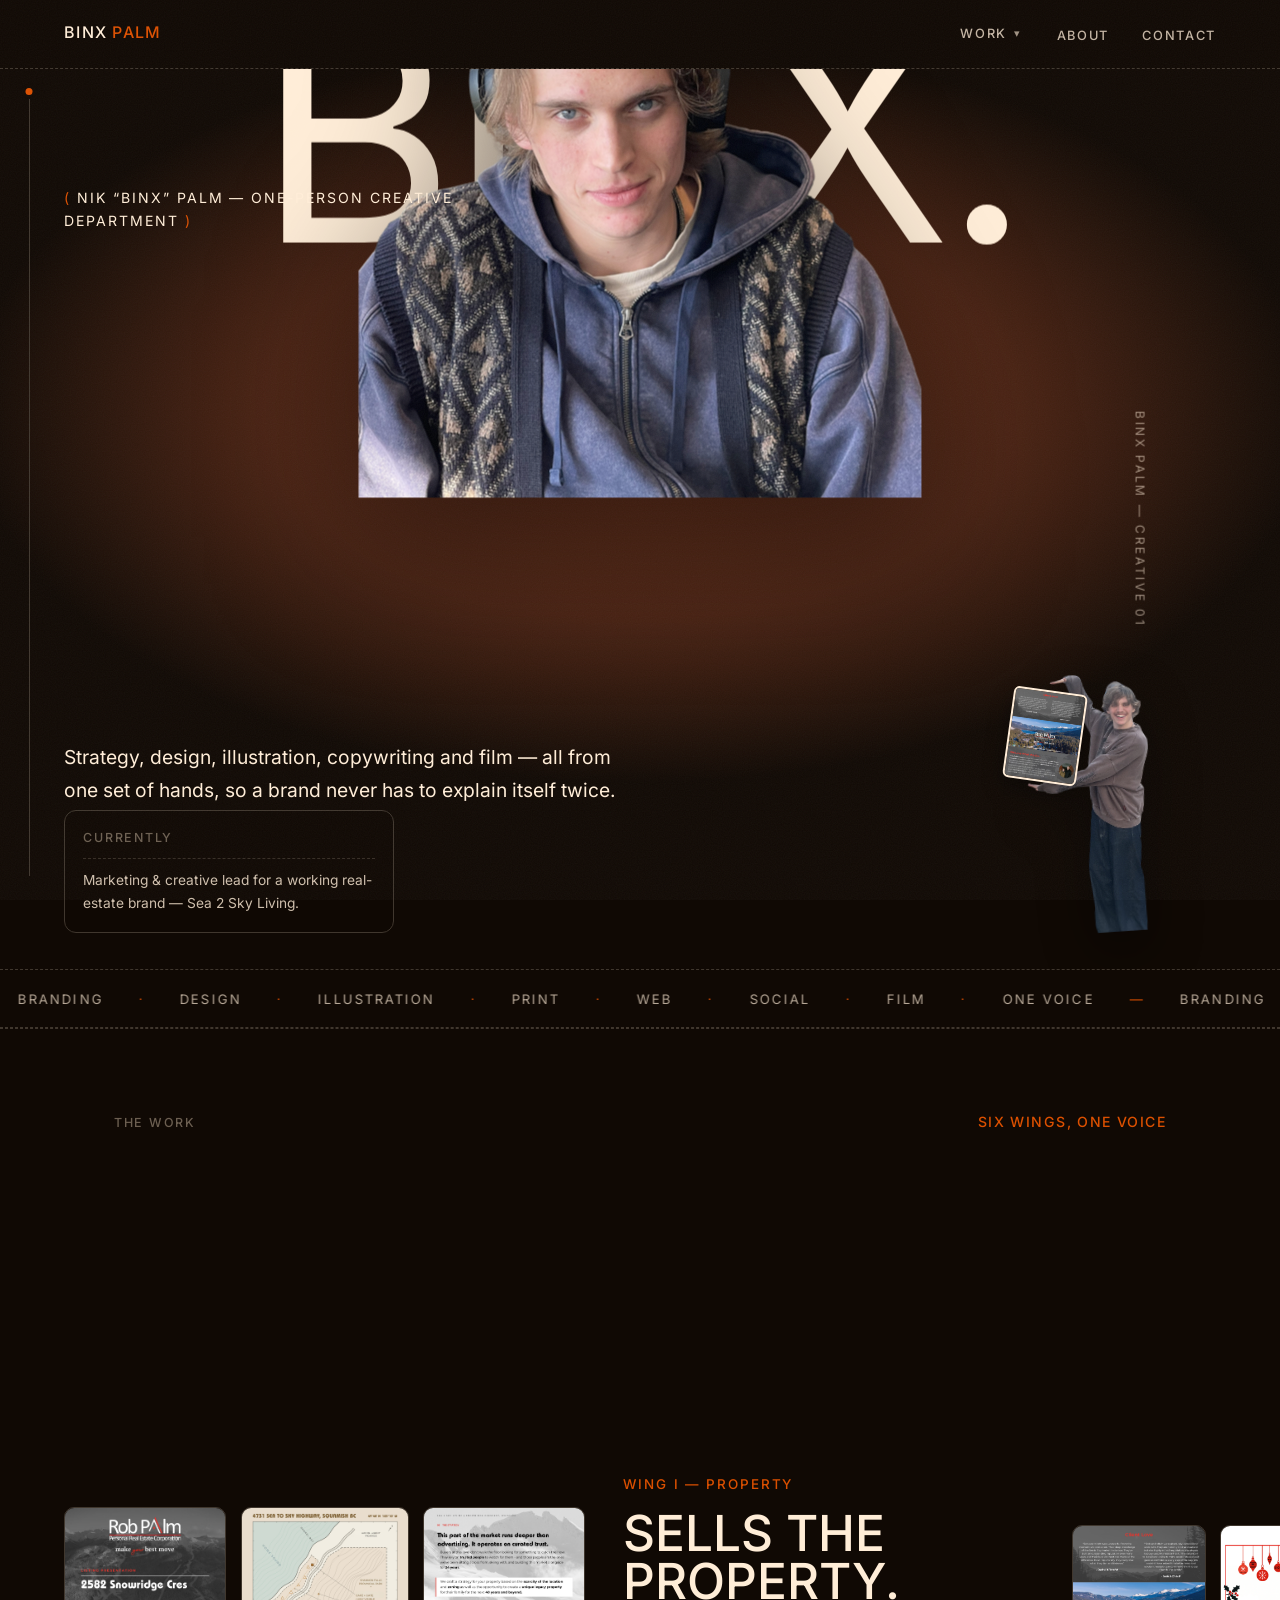
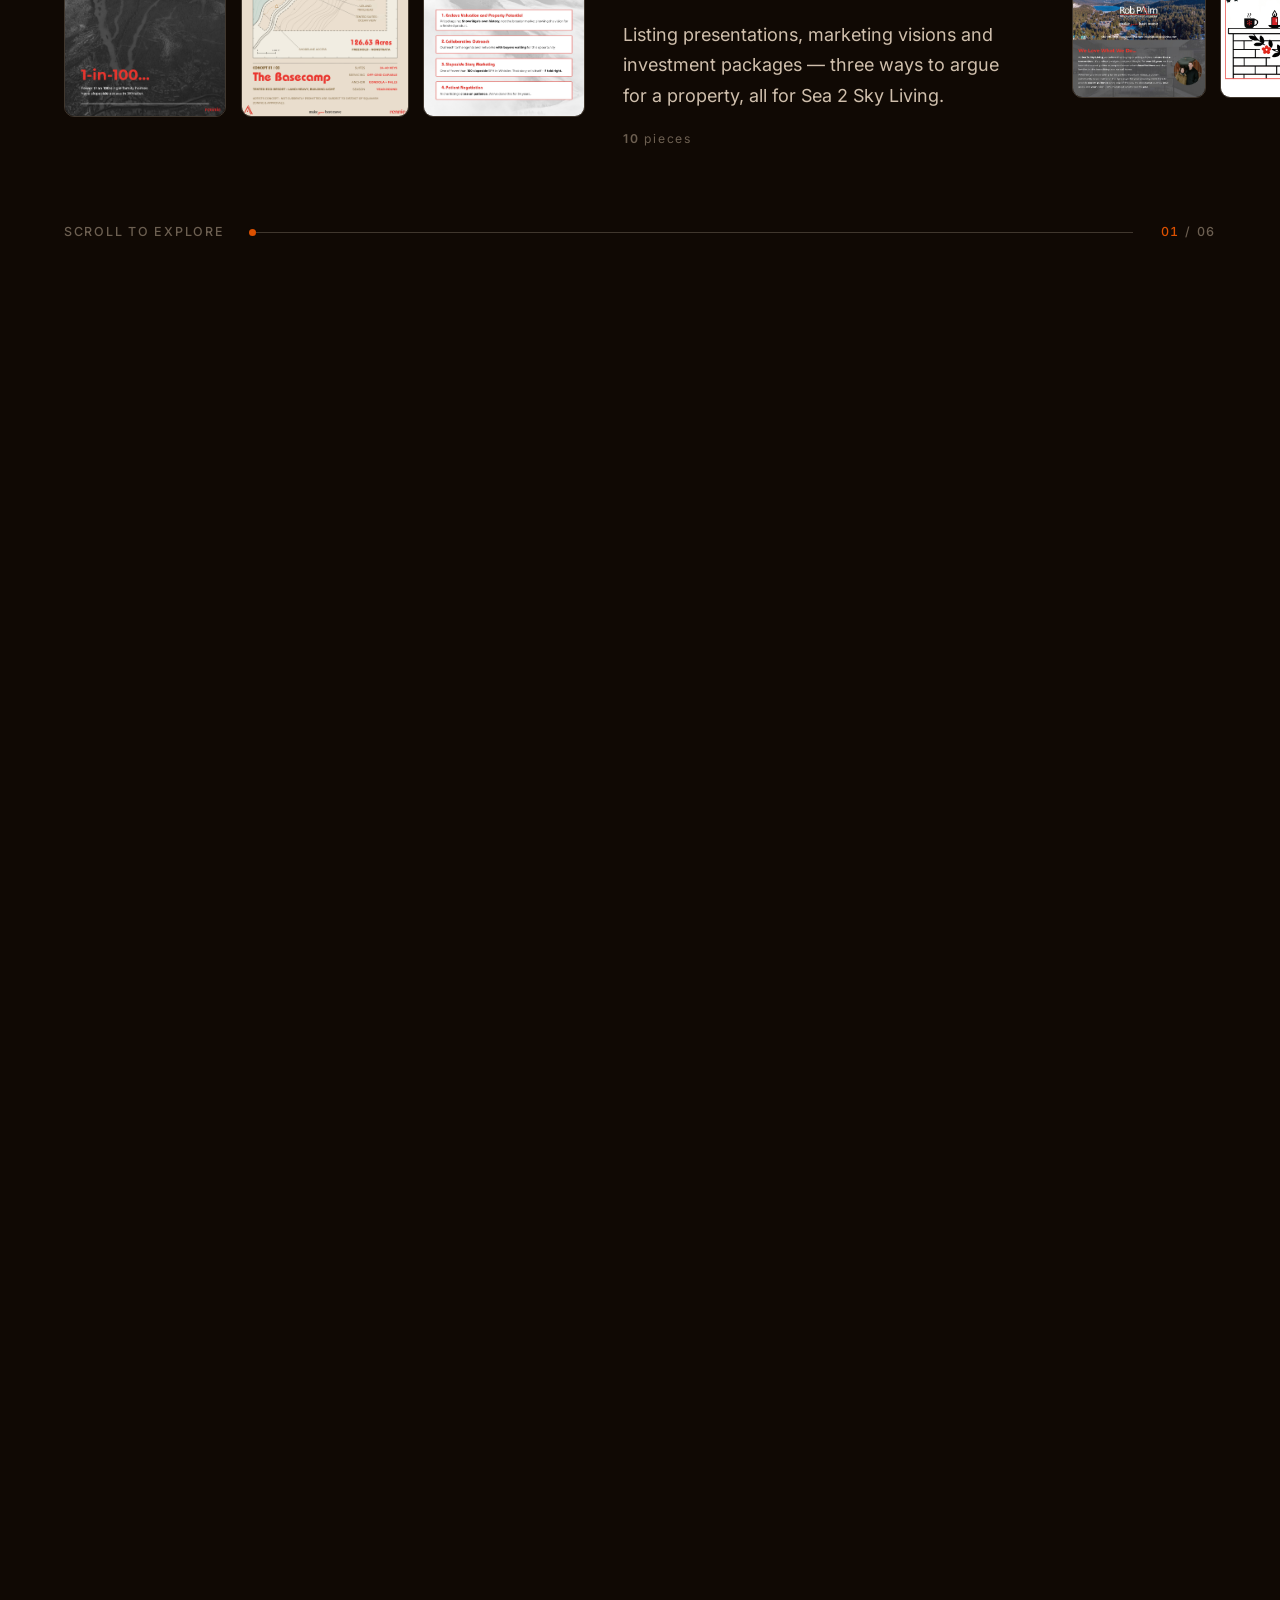
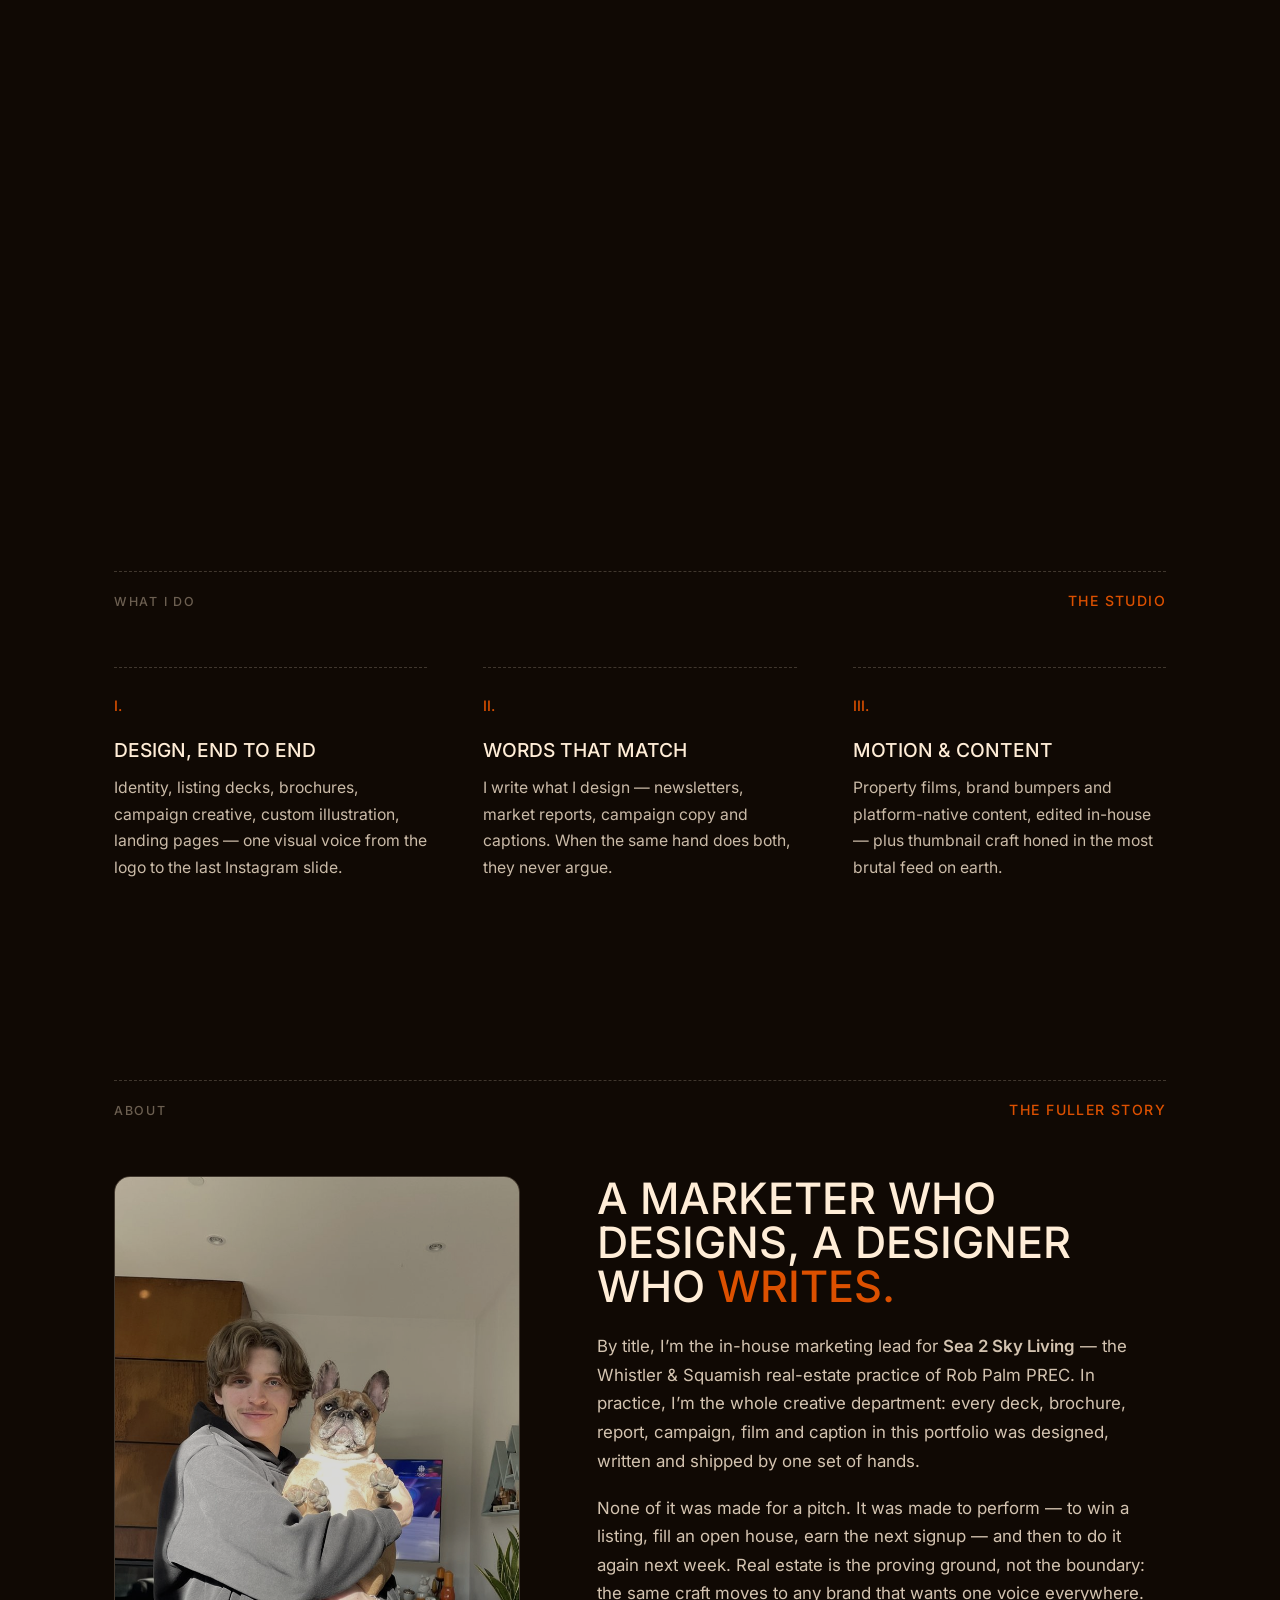
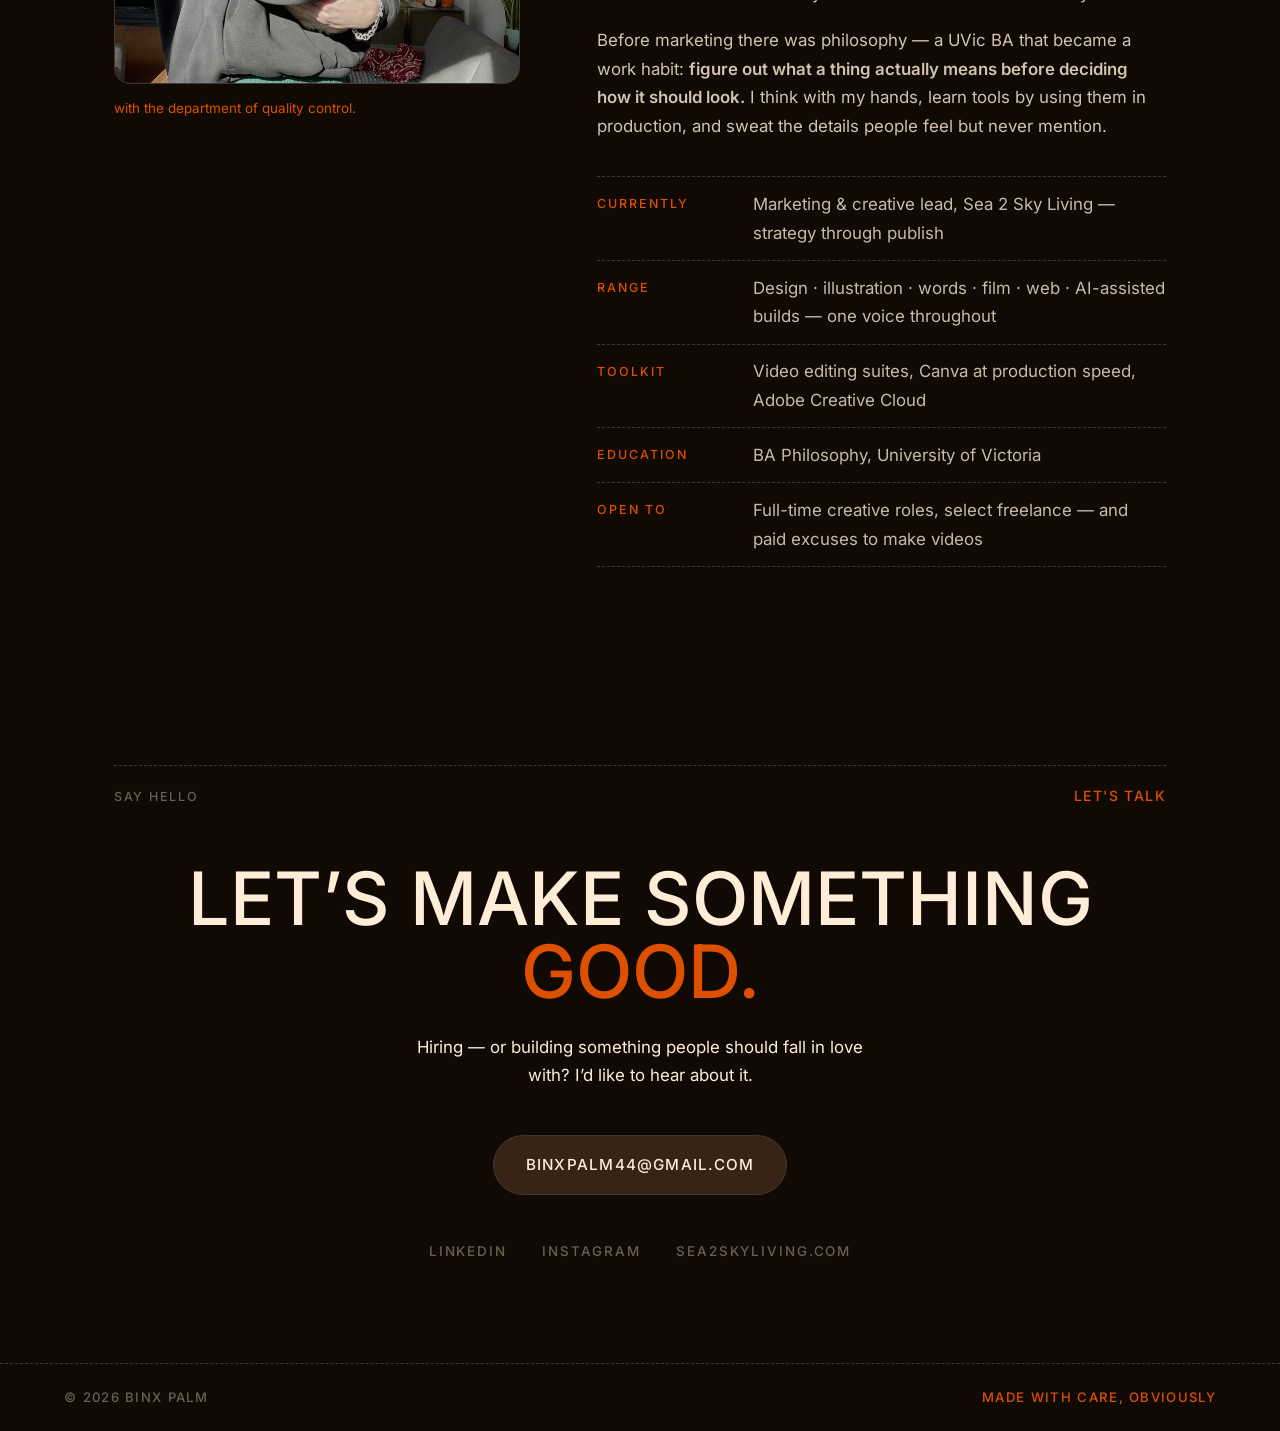
==== index.html @ 6e534aaf "Fix wide margins on the Web wing's foyer preview It was on a separate code path (.frame-shell, the s" ====
<!doctype html>
<html lang="en">
<head>
<meta charset="utf-8">
<meta name="viewport" content="width=device-width, initial-scale=1">
<title>Binx Palm — Marketing & Creative Portfolio</title>
<meta name="description" content="Binx Palm — a one-person creative department. Brand, print, web, social, motion and the words in between, proven daily on a working real-estate brand.">
<meta name="keywords" content="Creative Portfolio, Marketing Lead, Brand Identity, Copywriting, Video Editing, Social Media, Real Estate Marketing, Sea to Sky">
<script>document.documentElement.classList.add('js');</script>
<link rel="stylesheet" href="assets/css/site.css">
</head>
<body>

<div class="progress" aria-hidden="true"><i id="pBar"></i></div>

<a class="skip" href="#work">Skip to the work</a>

<nav class="nav" aria-label="Main">
  <a class="mark serif" href="index.html">binx <i>palm</i></a>
  <ul>
    <li class="nav-drop">
      <a href="#work">Work</a><button class="nav-drop-toggle" type="button" aria-haspopup="true" aria-expanded="false" aria-controls="workMenu" aria-label="Show wings">▾</button>
      <ul class="nav-drop-menu" id="workMenu">
        <li><a href="property.html">Property</a></li>
        <li><a href="reading.html">Reading</a></li>
        <li><a href="campaigns.html">Campaigns</a></li>
        <li><a href="web.html">Web</a></li>
        <li><a href="annex.html">Annex</a></li>
        <li><a href="sketchbook.html">Sketchbook</a></li>
      </ul>
    </li>
    <li><a href="#about">About</a></li>
    <li><a href="#contact">Contact</a></li>
  </ul>
</nav>

<!-- ================= HERO — text behind subject, over a muted ember void ================= -->
<header class="hero" id="top">
  <p class="hero-tag rv"><span class="paren">(</span> NIK “BINX” PALM — ONE-PERSON CREATIVE DEPARTMENT <span class="paren">)</span></p>
  <span class="hero-side">BINX PALM — CREATIVE 01</span>

  <!-- SWAP ZONE: giant wordmark behind the cutout, in front of the room photo.
       Deliberately NOT using the shared .rv reveal class here — that system
       leaves a transition on transform forever, which fights the parallax
       JS driving transform on every frame. These two get their own
       opacity-only entrance instead, so nothing ever competes for transform. -->
  <div class="hero-wordmark hero-fade" aria-hidden="true" data-parallax="0.3">BINX.</div>
  <img class="hero-cutout hero-fade" data-parallax="0.55" src="assets/img/me/binx-headphones-cutout.png" alt="Binx, cut out with a transparent background, wearing headphones, looking up and to the side, breaking through his own name">

  <div class="hero-foot">
    <p class="hero-intro voice rv d3">Strategy, design, illustration, copywriting and film — all from one set of hands, so a brand never has to explain itself twice.</p>
  </div>

  <div class="hero-card rv d3">
    <span class="label">Currently</span>
    <p class="voice">Marketing &amp; creative lead for a working real-estate brand — Sea 2 Sky Living.</p>
  </div>

  <div class="work-intro-figure-wrap">
    <img class="work-intro-figure" src="assets/img/me/binx-cutout.png" alt="Binx, arms out, presenting the work below" loading="lazy">
    <div class="work-rotator" id="workRotator" aria-hidden="true">
      <img class="work-rotator-slide in" src="assets/img/listings/snowridge-01.jpg" alt="">
      <img class="work-rotator-slide" src="assets/img/print/trifold-whistler-1.jpg" alt="">
      <img class="work-rotator-slide" src="assets/img/social/late-may-1.jpg" alt="">
      <img class="work-rotator-slide" src="assets/img/social/onboarding-post-1.jpg" alt="">
      <img class="work-rotator-slide" src="assets/img/annex/thumb-paradox-unstoppable.jpg" alt="">
      <img class="work-rotator-slide" src="assets/img/sketchbook/sketchbook-mark-rocket.jpg" alt="">
    </div>
  </div>
</header>

<div class="marquee" id="marquee" aria-hidden="true">
  <div class="track" id="marqueeTrack">
    <span>BRANDING</span><span class="hi">·</span>
    <span>DESIGN</span><span class="hi">·</span>
    <span>ILLUSTRATION</span><span class="hi">·</span>
    <span>PRINT</span><span class="hi">·</span>
    <span>WEB</span><span class="hi">·</span>
    <span>SOCIAL</span><span class="hi">·</span>
    <span>FILM</span><span class="hi">·</span>
    <span>ONE VOICE</span><span class="hi">—</span>
  </div>
</div>

<!-- ================= THE WORK — a horizontal walk past five artifacts ================= -->
<section id="work" style="padding:0; border-top: 1px dashed var(--hair);">
  <div class="wrap" style="padding-top: clamp(3.5rem,9vh,6rem); padding-bottom: 0;">
    <div class="rule-head rv" style="border-top:none; padding-top:0;">
      <span class="label">The work</span>
      <span class="room">six wings, one voice</span>
    </div>
  </div>

  <div class="work-outer" id="workOuter">
    <div class="work-sticky">
      <div class="work-track" id="workTrack">

        <article class="work-panel">
          <a class="work-panel-figure" href="property.html" data-cursor="enter" aria-label="Enter the Property Wing">
            <div class="work-panel-mini" style="grid-template-columns: 0.773fr 0.8fr 0.773fr;">
              <div class="frame" style="aspect-ratio: 0.773;"><img src="assets/img/listings/snowridge-01.jpg" alt="Listing presentation cover: 2582 Snowridge Cres over a dark aerial of Whistler's ski runs, headlined 1-in-100" loading="eager"></div>
              <div class="frame" style="aspect-ratio: 0.8;"><img src="assets/img/listings/4731-basecamp.jpg" alt="The Basecamp: warm cream map poster of a tented eco-resort concept along Howe Sound" loading="lazy"></div>
              <div class="frame" style="aspect-ratio: 0.773;"><img src="assets/img/listings/snowridge-05.jpg" alt="Listing presentation: the launch plan page" loading="lazy"></div>
            </div>
          </a>
          <div class="work-panel-copy">
            <span class="reveal-kicker">Wing I — Property</span>
            <h2 class="reveal-heading">Sells the property.</h2>
            <p class="voice">Listing presentations, marketing visions and investment packages — three ways to argue for a property, all for Sea 2 Sky Living.</p>
            <span class="reveal-count" data-count="10"><b>0</b> pieces</span>
          </div>
        </article>

        <article class="work-panel">
          <a class="work-panel-figure" href="reading.html" data-cursor="enter" aria-label="Enter the Reading Room">
            <div class="work-panel-mini" style="grid-template-columns: 0.773fr 1.292fr 0.773fr;">
              <div class="frame" style="aspect-ratio: 0.773;"><img src="assets/img/print/trifold-whistler-1.jpg" alt="Whistler tri-fold brochure panels: client testimonials over an alpine panorama with the Rob Palm wordmark" loading="lazy"></div>
              <div class="frame" style="aspect-ratio: 1.292;"><img src="assets/img/print/card-christmas.png" alt="Christmas card: the A-frame cabin inside a snow globe on an illustrated mantel with ornaments and a gnome" loading="lazy"></div>
              <div class="frame" style="aspect-ratio: 0.773;"><img src="assets/img/print/trifold-squamish-1.jpg" alt="Squamish tri-fold brochure, outside panels with the Stawamus Chief on the cover" loading="lazy"></div>
            </div>
          </a>
          <div class="work-panel-copy">
            <span class="reveal-kicker">Wing II — Reading</span>
            <h2 class="reveal-heading">Ink, paper, inboxes.</h2>
            <p class="voice">Brochures, greeting cards and the publications that land in inboxes — written and designed by the same hand.</p>
            <span class="reveal-count" data-count="9"><b>0</b> pieces</span>
          </div>
        </article>

        <article class="work-panel">
          <a class="work-panel-figure" href="campaigns.html" data-cursor="enter" aria-label="Enter the Campaign Wall">
            <div class="work-panel-mini" style="grid-template-columns: 0.563fr 0.8fr 0.8fr;">
              <div class="frame" style="aspect-ratio: 0.563;"><img src="assets/img/social/guess-the-price-under-3min-poster.jpg" alt="Guess the Price: Detached Home Edition, a vertical video game-show still" loading="lazy"></div>
              <div class="frame" style="aspect-ratio: 0.8;"><img src="assets/img/social/late-may-1.jpg" alt="Instagram carousel cover: Late May in the Sea to Sky — layered mountain photography with bold retro type" loading="lazy"></div>
              <div class="frame" style="aspect-ratio: 0.8;"><img src="assets/img/social/newsletter-post-1.jpg" alt="Newsletter campaign slide: Four times a year, Rob writes what he's actually seeing across the corridor" loading="lazy"></div>
            </div>
          </a>
          <div class="work-panel-copy">
            <span class="reveal-kicker">Wing III — Campaigns</span>
            <h2 class="reveal-heading">Hung in posting order.</h2>
            <p class="voice">Social campaigns shown the way they shipped, slide by slide — plus a property film and a game-show video series.</p>
            <span class="reveal-count" data-count="15"><b>0</b> pieces</span>
          </div>
        </article>

        <article class="work-panel">
          <a class="work-panel-figure" href="web.html" data-cursor="enter" aria-label="Enter the Web Wing">
            <div class="frame-shell" style="aspect-ratio: 0.8;"><img src="assets/img/social/onboarding-post-1.jpg" alt="The live onboarding page shown in its launch post: 'We just made it easier to contact us'" loading="lazy"></div>
          </a>
          <div class="work-panel-copy">
            <span class="reveal-kicker">Wing IV — Web</span>
            <h2 class="reveal-heading">Nothing mocked.</h2>
            <p class="voice">Pages I conceived, designed and shipped — idea to production, without waiting on a dev queue.</p>
            <span class="reveal-count" data-count="3"><b>0</b> pieces · all live</span>
          </div>
        </article>

        <article class="work-panel">
          <a class="work-panel-figure" href="annex.html" data-cursor="enter" aria-label="Enter the Annex">
            <div class="work-panel-mini" style="grid-template-columns: 1fr 1fr 1fr;">
              <div class="frame" style="aspect-ratio: 1.778;"><img src="assets/img/annex/thumb-paradox-unstoppable.jpg" alt="YouTube thumbnail: The Unstoppable Paradox — a Deadlock character in a trench coat against a dark city" loading="lazy"></div>
              <div class="frame" style="aspect-ratio: 1.778;"><img src="assets/img/annex/thumb-mirage.jpg" alt="YouTube thumbnail: Is Mirage the Ultimate Tank, mustachioed character with pistol and item icons" loading="lazy"></div>
              <div class="frame" style="aspect-ratio: 1.778;"><img src="assets/img/annex/thumb-paradox-damage.jpg" alt="YouTube thumbnail: Paradox filthy damage build" loading="lazy"></div>
            </div>
          </a>
          <div class="work-panel-copy">
            <span class="reveal-kicker">Wing V — Annex</span>
            <h2 class="reveal-heading">The passion wing.</h2>
            <p class="voice">A channel motion identity and thumbnail craft from the video-game lane — kept sharp because I love it.</p>
            <span class="reveal-count" data-count="5"><b>0</b> pieces</span>
          </div>
        </article>

        <article class="work-panel">
          <a class="work-panel-figure" href="sketchbook.html" data-cursor="enter" aria-label="Enter the Sketchbook">
            <div class="work-panel-mini" style="grid-template-columns: 1fr 1fr 1fr;">
              <div class="frame" style="aspect-ratio: 1;"><img src="assets/img/sketchbook/sketchbook-mark-rocket.jpg" alt="Rocket Pressure Washing logo, from a personal brand rebrand case study" loading="lazy"></div>
              <div class="frame" style="aspect-ratio: 1;"><img src="assets/img/sketchbook/sketchbook-revenge-rabbit.jpg" alt="Cartoon rabbit in a green suit standing on a rooftop beside dynamite, with the word Revenge painted below" loading="lazy"></div>
              <div class="frame" style="aspect-ratio: 1;"><img src="assets/img/sketchbook/sketchbook-mark-fish-dragonfly.jpg" alt="Circular logo combining a fish face, dragonfly wings and a shrimp tail" loading="lazy"></div>
            </div>
          </a>
          <div class="work-panel-copy">
            <span class="reveal-kicker">Wing VI — Sketchbook</span>
            <h2 class="reveal-heading">Made because I wanted to.</h2>
            <p class="voice">Logo marks, a full brand rebrand and character illustration — the work nobody commissioned, kept because the craft still had to be good.</p>
            <span class="reveal-count" data-count="21"><b>0</b> pieces</span>
          </div>
        </article>

      </div>

      <div class="work-progress">
        <span class="label">Scroll to explore</span>
        <div class="work-progress-track"><i id="workProgressBar"></i></div>
        <span class="label count"><b id="workNow">01</b> / <span id="workTotal">05</span></span>
      </div>
    </div>
  </div>
</section>

<!-- ================= WHAT I DO ================= -->
<section id="services">
  <div class="wrap">
    <div class="rule-head rv">
      <span class="label">What I do</span>
      <span class="room">the studio</span>
    </div>
    <div class="services-grid">
      <div class="service rv">
        <span class="num serif">i.</span>
        <h3 class="serif">Design, end to end</h3>
        <p>Identity, listing decks, brochures, campaign creative, custom illustration, landing pages — one visual voice from the logo to the last Instagram slide.</p>
      </div>
      <div class="service rv d2">
        <span class="num serif">ii.</span>
        <h3 class="serif">Words that match</h3>
        <p>I write what I design — newsletters, market reports, campaign copy and captions. When the same hand does both, they never argue.</p>
      </div>
      <div class="service rv d3">
        <span class="num serif">iii.</span>
        <h3 class="serif">Motion &amp; content</h3>
        <p>Property films, brand bumpers and platform-native content, edited in-house — plus thumbnail craft honed in the most brutal feed on earth.</p>
      </div>
    </div>
  </div>
</section>

<!-- ================= ABOUT — the fuller story ================= -->
<section id="about">
  <div class="wrap">
    <div class="rule-head rv">
      <span class="label">About</span>
      <span class="room">the fuller story</span>
    </div>
    <div class="about-grid">
      <div class="rv">
        <div class="portrait">
          <img src="assets/img/me/binx-frenchie.jpg" alt="Binx smiling in a grey hoodie, holding a thoroughly unimpressed French bulldog in a sunlit living room">
        </div>
        <p class="portrait-cap">with the department of quality control.</p>
      </div>
      <div class="about-copy rv d2">
        <h2 class="serif">A marketer who designs, a designer who <em class="tilt">writes.</em></h2>
        <p>By title, I’m the in-house marketing lead for <b>Sea 2 Sky Living</b> — the Whistler &amp; Squamish real-estate practice of Rob Palm PREC. In practice, I’m the whole creative department: every deck, brochure, report, campaign, film and caption in this portfolio was designed, written and shipped by one set of hands.</p>
        <p>None of it was made for a pitch. It was made to perform — to win a listing, fill an open house, earn the next signup — and then to do it again next week. Real estate is the proving ground, not the boundary: the same craft moves to any brand that wants one voice everywhere.</p>
        <p>Before marketing there was philosophy — a UVic BA that became a work habit: <b>figure out what a thing actually means before deciding how it should look.</b> I think with my hands, learn tools by using them in production, and sweat the details people feel but never mention.</p>
        <dl class="now-list">
          <div><dt>Currently</dt><dd>Marketing &amp; creative lead, Sea 2 Sky Living — strategy through publish</dd></div>
          <div><dt>Range</dt><dd>Design · illustration · words · film · web · AI-assisted builds — one voice throughout</dd></div>
          <div><dt>Toolkit</dt><dd>Video editing suites, Canva at production speed, Adobe Creative Cloud</dd></div>
          <div><dt>Education</dt><dd>BA Philosophy, University of Victoria</dd></div>
          <div><dt>Open to</dt><dd>Full-time creative roles, select freelance — and paid excuses to make videos</dd></div>
        </dl>
      </div>
    </div>
  </div>
</section>

<!-- ================= CONTACT ================= -->
<section class="contact" id="contact">
  <div class="wrap">
    <div class="rule-head rv" style="text-align:left">
      <span class="label">Say hello</span>
      <span class="room">let's talk</span>
    </div>
    <h2 class="serif rv">Let’s make something <em class="tilt">good.</em></h2>
    <p class="sub voice rv d2">Hiring — or building something people should fall in love with? I’d like to hear about it.</p>
    <a class="btn-primary rv d2" href="mailto:binxpalm44@gmail.com?subject=Something%20good">binxpalm44@gmail.com</a>
    <div class="socials rv d3">
      <!-- SWAP ZONE: real profile URLs -->
      <a href="#">LinkedIn</a>
      <a href="#">Instagram</a>
      <a href="https://www.sea2skyliving.com" target="_blank" rel="noopener">sea2skyliving.com</a>
    </div>
  </div>
</section>

<footer class="foot">
  <span>© <span id="year">2026</span> Binx Palm</span>
  <span><i>made with care, obviously</i></span>
</footer>

<script src="assets/js/site.js"></script>
</body>
</html>
---- assets/css/site.css ----
/* ============================================================
   BINX PALM — DARKROOM EDITORIAL
   A single artifact at a time, floating in warm darkness.
   Cream type is the only decoration; ember is spent once.

   Adapted from a darkroom product-editorial system (warm-void
   canvas, uppercase display type, single rare accent) and refit
   for a five-wing portfolio: each wing's signature piece gets a
   full-viewport reveal instead of one hero product. Committed
   to one dark world on purpose — no light/dark toggle here.
   ============================================================ */

/* Cross-document view transitions: a smooth cross-fade between pages in
   browsers that support it (Chrome/Edge 126+), a plain instant navigation
   everywhere else. One rule, whole site, zero JS. */
@view-transition {
  navigation: auto;
}

@font-face {
  font-family: 'Inter';
  font-style: normal;
  font-weight: 400;
  font-display: swap;
  src: url("../fonts/inter-var.woff2") format("woff2");
}
@font-face {
  font-family: 'Inter';
  font-style: normal;
  font-weight: 500;
  font-display: swap;
  src: url("../fonts/inter-var.woff2") format("woff2");
}
@font-face {
  font-family: 'Inter';
  font-style: normal;
  font-weight: 600;
  font-display: swap;
  src: url("../fonts/inter-var.woff2") format("woff2");
}

:root {
  --paper: #100904;      /* walnut shadow — the canvas, every page */
  --ink: #ffedd7;        /* warm cream — the only text color that matters */
  --clay: #dc5000;       /* ember — spent once per screen, never on buttons */
  --sand: #382416;       /* bark brown — elevated surface + the one filled button */
  --sand-deep: #443021;  /* bark, one step up — hover state for elevated surfaces */
  --mute: #6c5f51;       /* driftwood — secondary text, muted structure */
  --hair: #40372e;       /* cork — dashed dividers, hairline borders */
  --nav-veil: rgba(16, 9, 4, .82);
  --screen: #0b0603;     /* just past the canvas — video wells, deepest void */
}

* { margin: 0; padding: 0; box-sizing: border-box; }

html { scroll-behavior: smooth; }
@media (prefers-reduced-motion: reduce) {
  html { scroll-behavior: auto; }
  *, *::before, *::after { animation-duration: .001s !important; transition-duration: .001s !important; }
}

body {
  background: var(--paper);
  color: var(--ink);
  font-family: 'Inter', -apple-system, "Segoe UI", Helvetica, Arial, sans-serif;
  font-size: 1.05rem;
  font-weight: 400;
  line-height: 1.7;
  -webkit-font-smoothing: antialiased;
  overflow-x: hidden;
}
body:has(dialog[open]) { overflow: hidden; }

/* Two voices, no more: uppercase 500 is the default declarative register;
   .voice (body copy) is the sole mixed-case, conversational exception. */
h1, h2, h3, h4,
.serif, .label, .room, .nav .mark, .nav ul a, .crumb a, .wing-jump a,
.work-cap h3, .work-count, .doc-kicker, .doc-open, .live-card h3,
.now-list dt, .socials a, .foot, .skip, .btn-primary, .btn-ghost,
.reveal-kicker, .reveal-heading, .contact h2, .wing-hero h1, .about-copy h2 {
  font-family: 'Inter', -apple-system, sans-serif;
  font-weight: 500;
  text-transform: uppercase;
  letter-spacing: normal;
}
em.tilt, .tilt { font-style: normal; color: var(--clay); }

.voice { font-weight: 400; text-transform: none; letter-spacing: normal; }

a { color: inherit; }
:focus-visible { outline: 2px solid var(--clay); outline-offset: 4px; border-radius: 2px; }
::selection { background: var(--clay); color: var(--ink); }

img, video { max-width: 100%; display: block; }

.label {
  font-size: .78rem; letter-spacing: .14em; color: var(--mute);
}
.room { font-size: .88rem; letter-spacing: .1em; color: var(--clay); }

.skip {
  position: absolute; left: -999px; top: 0; z-index: 300;
  background: var(--sand); color: var(--ink); padding: .5rem 1rem; text-decoration: none;
}
.skip:focus { left: 0; }

/* ============ SCROLL PROGRESS ============ */
.progress { position: fixed; top: 0; left: 0; right: 0; height: 2px; z-index: 210; pointer-events: none; }
.progress i { display: block; height: 100%; background: var(--clay); transform-origin: 0 50%; transform: scaleX(0); }

/* ============ SCROLL RAIL — the site's signature companion ============ */
.rail {
  position: fixed; top: 5.5rem; bottom: 1.5rem; left: clamp(.9rem, 2.4vw, 1.8rem);
  width: 1px; background: var(--hair); z-index: 90; pointer-events: none;
  display: none;
}
@media (min-width: 1080px) and (min-height: 560px) { .rail { display: block; } }
.rail i {
  position: absolute; left: 50%; top: 0; width: 7px; height: 7px; border-radius: 50%;
  background: var(--clay); transform: translate(-50%, 0);
  box-shadow: 0 0 0 4px var(--paper);
}
@media (prefers-reduced-motion: reduce) { .rail i { transition: none; } }

/* ============ CURSOR — an ember ring that morphs over artifacts ============
   Pure addition, never load-bearing: the native cursor stays usable the
   whole time underneath. Fine-pointer + motion-ok only. */
.cursor {
  position: fixed; left: 0; top: 0; z-index: 240; pointer-events: none;
  width: 15px; height: 15px; margin: -7.5px 0 0 -7.5px;
  border: 1px solid var(--clay); border-radius: 50%;
  display: none; opacity: 0;
  transition: width .25s cubic-bezier(.2,.7,.2,1), height .25s cubic-bezier(.2,.7,.2,1),
              margin .25s cubic-bezier(.2,.7,.2,1), opacity .2s, background .25s;
  will-change: transform;
}
.cursor.on { opacity: 1; }
.js.has-cursor .cursor { display: block; }
.cursor .cta {
  position: absolute; inset: 0; display: grid; place-items: center;
  font-size: .58rem; letter-spacing: .1em; color: var(--paper);
  opacity: 0; transition: opacity .2s;
}
.cursor.big {
  width: 58px; height: 58px; margin: -29px 0 0 -29px;
  background: var(--clay); border-color: var(--clay);
}
.cursor.big .cta { opacity: 1; }
@media (pointer: coarse), (prefers-reduced-motion: reduce) { .cursor { display: none !important; } }

/* ============ TILT — every artifact rotates gently toward you ============
   Base transform + transition live on .frame itself and on
   .work-panel-figure .frame-shell (below); this just kills the motion
   for anyone who asked for less of it. */
@media (prefers-reduced-motion: reduce) { .frame, .frame-shell { transition: none !important; } }

/* ============ MAGNETIC — the CTA leans toward the cursor ============ */
.btn-primary, .wing-next a {
  transition: transform .35s cubic-bezier(.2,.7,.2,1), background .25s;
  display: inline-block;
}

/* ============ MARQUEE — one energetic beat between hero and work ============
   Driven entirely by JS (site.js), not a CSS keyframe: a percentage-based
   translateX only loops seamlessly if the duplicated content happens to be
   wider than the viewport, which silently fails (a visible gap of nothing)
   on any screen wide enough that it isn't. JS measures the real pixel
   width of one copy and loops against that instead, so it's correct at
   any viewport size, and duplicates copies until the track safely
   overflows the widest visible window. */
.marquee {
  overflow: hidden; white-space: nowrap;
  border-top: 1px dashed var(--hair); border-bottom: 1px dashed var(--hair);
  padding: .9rem 0;
}
.marquee .track { display: inline-flex; will-change: transform; }
.marquee span {
  font-size: .82rem; letter-spacing: .16em; padding: 0 1.1rem; color: var(--ink); opacity: .7;
}
.marquee span.hi { color: var(--clay); opacity: 1; }

/* ============ GRAIN — one quiet texture pass, sitewide ============ */
.grain {
  position: fixed; inset: 0; z-index: 205; pointer-events: none;
  opacity: .05; mix-blend-mode: screen;
  background-image: url("data:image/svg+xml,%3Csvg xmlns='http://www.w3.org/2000/svg' width='180' height='180'%3E%3Cfilter id='n'%3E%3CfeTurbulence type='fractalNoise' baseFrequency='0.85' numOctaves='2' stitchTiles='stitch'/%3E%3C/filter%3E%3Crect width='100%25' height='100%25' filter='url(%23n)'/%3E%3C/svg%3E");
}

/* ============ NAV — fixed, transparent, four items max ============ */
.nav {
  position: sticky; top: 0; z-index: 100;
  display: flex; align-items: baseline; justify-content: space-between; gap: 1rem;
  padding: 1.2rem clamp(1.25rem, 5vw, 4rem);
  background: var(--nav-veil);
  backdrop-filter: blur(14px);
  -webkit-backdrop-filter: blur(14px);
  border-bottom: 1px dashed var(--hair);
}
.nav .mark { font-size: 1rem; letter-spacing: .08em; text-decoration: none; }
.nav .mark i { font-style: normal; color: var(--clay); }
.nav ul { display: flex; gap: clamp(.8rem, 2.6vw, 2.2rem); list-style: none; flex-wrap: wrap; }
.nav ul a {
  font-size: .8rem; letter-spacing: .13em;
  text-decoration: none; color: var(--ink); opacity: .75; transition: opacity .25s; position: relative;
}
.nav ul a::after {
  content: ""; position: absolute; left: 0; right: 100%; bottom: -5px; height: 1px;
  border-bottom: 1px dashed var(--clay); transition: right .3s cubic-bezier(.2,.7,.2,1);
}
.nav ul a:hover { opacity: 1; }
.nav ul a:hover::after { right: 0; }
.nav ul a[aria-current="page"] { color: var(--clay); opacity: 1; }

/* "Work" quick-jump — the six wings, one click away from anywhere on the
   site instead of scrolling back through the foyer's horizontal walk
   every time. Click-to-toggle works on every device; hover is a bonus
   shortcut only where a real hover state exists (desktop). */
.nav-drop { position: relative; display: flex; align-items: center; gap: .25rem; }
.nav-drop-toggle {
  background: none; border: none; padding: .2rem; margin: 0; cursor: pointer;
  font: inherit; font-size: .7rem; color: var(--ink); opacity: .6; line-height: 1;
  transition: opacity .25s, transform .25s;
}
.nav-drop-toggle:hover { opacity: 1; }
.nav-drop-menu.open ~ .nav-drop-toggle,
.nav-drop:hover .nav-drop-toggle { opacity: 1; }
/* top:100% with no gap — the previous margin-top left a dead strip
   between the trigger and the menu where the cursor wasn't hovering
   *either* element, so a diagonal move into the menu dropped :hover
   and closed it before arriving. The box now starts flush against the
   nav (its own border/background reads as "attached" to it, which is
   the standard, bug-free way to build this), no hoverable gap left. */
.nav-drop-menu {
  position: absolute; top: 100%; left: 50%; margin-top: 0;
  transform: translate(-50%, -6px);
  min-width: 168px; list-style: none; padding: .65rem .4rem .4rem;
  background: var(--nav-veil); backdrop-filter: blur(14px); -webkit-backdrop-filter: blur(14px);
  border: 1px solid var(--hair); border-radius: 10px;
  opacity: 0; visibility: hidden; pointer-events: none;
  transition: opacity .2s ease, transform .2s ease, visibility .2s;
  z-index: 150;
}
.nav-drop-menu a {
  display: block; padding: .6rem .8rem; border-radius: 6px;
  font-size: .78rem; letter-spacing: .1em; text-decoration: none;
  color: var(--ink); opacity: .75; transition: background .2s, opacity .2s;
}
.nav-drop-menu a::after { display: none; }
.nav-drop-menu a:hover { background: var(--sand); opacity: 1; }
.nav-drop-menu a[aria-current="page"] { color: var(--clay); opacity: 1; }
.nav-drop-menu.open {
  opacity: 1; visibility: visible; pointer-events: auto; transform: translate(-50%, 0);
}
@media (hover: hover) and (pointer: fine) {
  .nav-drop:hover .nav-drop-menu {
    opacity: 1; visibility: visible; pointer-events: auto; transform: translate(-50%, 0);
  }
}

/* ============ SHARED SCAFFOLD ============ */
.wrap { max-width: 1180px; margin: 0 auto; padding-left: clamp(1.25rem, 5vw, 4rem); padding-right: clamp(1.25rem, 5vw, 4rem); }
section, .wing-hero { padding-top: clamp(4.5rem, 11vh, 8rem); padding-bottom: clamp(4.5rem, 11vh, 8rem); }
.rule-head {
  display: flex; align-items: baseline; justify-content: space-between; gap: 1rem;
  border-top: 1px dashed var(--hair); padding-top: 1.1rem;
  margin-bottom: clamp(2.5rem, 6vh, 4rem);
}

/* the arms-out photo, presenting a rotating card of the work — tucked in
   the hero's bottom-right corner (mirroring .hero-card at bottom-left),
   hidden below the breakpoint where there's no real room for it */
.work-intro-figure-wrap {
  position: absolute; z-index: 3; right: clamp(1rem, 4vw, 3rem); bottom: clamp(1.5rem, 4vh, 2.5rem);
  display: none;
}
@media (min-width: 860px) { .work-intro-figure-wrap { display: block; } }
.work-intro-figure {
  display: block; height: clamp(218px, 24vw, 345px); width: auto;
  transform: rotate(-4deg);
  filter: drop-shadow(0 18px 26px rgba(0,0,0,.45));
}
/* a little card of the work itself, floating in the gap his arms make —
   percentages are hand-tuned to this specific photo's pose */
.work-rotator {
  position: absolute; top: 21%; left: 9%; width: 30%; aspect-ratio: 4 / 5;
  transform: rotate(8deg);
  border-radius: 6px; overflow: hidden;
  border: 2px solid var(--ink); background: var(--sand);
  box-shadow: 0 10px 20px rgba(0,0,0,.45);
}
.work-rotator-slide {
  position: absolute; inset: 0; width: 100%; height: 100%; object-fit: cover;
  opacity: 0; transition: opacity 1s ease;
}
.work-rotator-slide.in { opacity: 1; }

/* ============ HERO — text behind subject, in front of the room ============
   Three layers, three parallax speeds: the room photo (slowest, furthest
   back), the wordmark (middle), Binx's cutout (fastest, closest to you) —
   he's standing in front of his own name, which is standing in front of
   the room. data-parallax on each layer is read by site.js. */
.hero {
  position: relative; min-height: 100vh; min-height: 100svh;
  overflow: hidden;
  background:
    radial-gradient(ellipse 70% 55% at 50% 38%, #6b3018 0%, #4a2313 42%, transparent 75%),
    var(--paper);
}

.hero-tag {
  position: absolute; z-index: 3; top: clamp(6rem, 13vh, 8.5rem); left: clamp(1.25rem, 5vw, 4rem);
  right: clamp(1.25rem, 5vw, 4rem); max-width: 46ch;
  font-size: .88rem; letter-spacing: .14em; color: var(--ink); opacity: .85;
}
.hero-tag .paren { color: var(--clay); }

/* vertical sidebar label — a physical-product serial, translated to a portfolio */
.hero-side {
  position: absolute; z-index: 3; right: clamp(.75rem, 2.5vw, 2rem); top: 50%;
  transform: translateY(-50%) rotate(90deg); transform-origin: center;
  font-size: .76rem; letter-spacing: .22em; color: var(--ink); opacity: .55;
  white-space: nowrap; display: none;
}
@media (min-width: 780px) { .hero-side { display: block; } }

/* the wordmark — huge, centered, sitting behind the cutout */
.hero-wordmark {
  position: absolute; z-index: 1; left: 50%; top: 16%;
  transform: translate3d(-50%, 0, 0);
  width: 100%; text-align: center; pointer-events: none;
  font-size: clamp(5.5rem, 25vw, 19rem); line-height: .82; letter-spacing: -0.025em;
  color: var(--ink); white-space: nowrap;
  will-change: transform;
}

/* opacity-only entrance for the two parallax-driven layers — see the
   markup comment for why these can't use the shared .rv system */
.hero-fade { opacity: 0; }
.js .hero-fade { animation: heroFadeIn 1s ease .25s forwards; }
@keyframes heroFadeIn { to { opacity: 1; } }
@media (prefers-reduced-motion: reduce) { .hero-fade { opacity: 1; animation: none; } }

/* the cutout — on top of the wordmark, anchored so his head crosses it */
.hero-cutout {
  position: absolute; z-index: 2; left: 50%; top: 6%;
  transform: translate3d(-50%, 0, 0);
  width: clamp(320px, 44vw, 640px); height: auto;
  pointer-events: none;
  filter: drop-shadow(0 40px 70px rgba(0,0,0,.5)) saturate(.92) sepia(.08);
  will-change: transform;
}

/* intro paragraph, pinned to the foot of the hero — bottom offset sized
   to clear the hero-card sitting below it, now that the scroll cue that
   used to occupy that gap is gone */
.hero-foot {
  position: absolute; z-index: 3; left: clamp(1.25rem, 5vw, 4rem); right: clamp(1.25rem, 5vw, 4rem);
  bottom: clamp(9rem, 18vh, 12.5rem);
}
.hero-intro {
  max-width: 46ch;
  font-size: clamp(1rem, 1.5vw, 1.25rem); color: var(--ink); opacity: .85;
}
.hero-intro b { font-weight: 600; opacity: 1; }

/* credit card, lower-left, dashed divider inside */
.hero-card {
  position: absolute; z-index: 3; left: clamp(1.25rem, 5vw, 4rem); bottom: clamp(1.5rem, 4vh, 2.5rem);
  max-width: 30ch; padding: 1rem 1.15rem;
  background: rgba(16, 9, 4, .6); border: 1px solid var(--hair); border-radius: 12px;
  backdrop-filter: blur(6px); -webkit-backdrop-filter: blur(6px);
  display: none;
}
@media (min-width: 640px) { .hero-card { display: block; } }
.hero-card .label { display: block; margin-bottom: .6rem; }
.hero-card p { font-size: .86rem; color: var(--ink); opacity: .8; padding-top: .6rem; border-top: 1px dashed var(--hair); }

/* ============ THE WORK — a horizontal walk past five artifacts ============
   Desktop, fine pointer, motion allowed: the section pins to the viewport
   and the row of panels translates sideways in step with vertical scroll,
   so scrolling down *feels* like walking past five framed pieces — the
   sticky-pin + scroll-scrubbed-transform pattern used by a lot of the
   agency/portfolio sites this design draws from. Touch, narrow, or
   reduced-motion visitors get a plain native horizontal scroll-snap
   carousel instead — scroll-jacking a transform against a finger swipe
   is exactly what reads as broken on a phone, so it never attempts to. */
.work-outer { position: relative; }
.work-sticky { position: relative; }
.js .work-outer.enhanced .work-sticky {
  position: sticky; top: 0; height: 100vh; height: 100svh;
  display: flex; flex-direction: column; justify-content: center;
  overflow: hidden;
}
.work-track {
  display: flex; align-items: center;
  gap: clamp(1.5rem, 4vw, 3rem);
  overflow-x: auto; scroll-snap-type: x proximity;
  padding: 1rem clamp(1.25rem, 5vw, 4rem) 1.5rem;
  scrollbar-width: none;
}
.work-track::-webkit-scrollbar { display: none; }
.js .work-outer.enhanced .work-track {
  overflow: visible; scroll-snap-type: none; will-change: transform;
}

.work-panel {
  flex: 0 0 auto; width: min(88vw, 960px); scroll-snap-align: center;
  display: grid; gap: clamp(1.5rem, 3vw, 2.5rem); align-items: center;
}
@media (min-width: 700px) { .work-panel { grid-template-columns: 1.3fr 1fr; } }
.work-panel-figure { display: block; text-decoration: none; }
/* no forced aspect-ratio here on purpose — most of this work is portrait
   (listing decks, Instagram posts); cropping them into a landscape box
   was hiding most of the content. Each artifact keeps its own shape,
   capped by height so nothing dominates the panel. */
.work-panel-figure .frame-shell {
  position: relative; border: 1px solid var(--hair); border-radius: 14px; overflow: hidden;
  background: var(--sand);
  transform: perspective(900px) rotateX(0deg) rotateY(0deg);
  transition: transform .5s cubic-bezier(.2,.7,.2,1), border-color .3s;
  /* height matched to the .work-panel-mini tile row (below) — this is now
     only used by wings with a single real image (Web), and it was
     dwarfing its three-tile neighbors at the old 60vh ceiling.
     Width is no longer forced to the full column — that left wide sand
     margins either side of a narrower-than-column image. It's sized by
     its own aspect-ratio (set inline per instance, same as the mini-grid
     tiles) and centered instead, so the box matches the piece. */
  height: clamp(150px, 20vw, 215px);
  width: auto; margin: 0 auto;
}
.work-panel-figure img { display: block; width: 100%; height: 100%; object-fit: cover; }
.work-panel-figure:hover .frame-shell { border-color: var(--clay); }

/* the foyer teaser, upgraded: three real pieces per wing instead of one
   static image, so a first-time visitor sees actual work with zero
   clicks — "Enter the wing" is still there for anyone who wants the rest.
   Each panel sets its own grid-template-columns inline, in fr units equal
   to that tile's real aspect ratio, and each .frame carries its own
   inline aspect-ratio to match — so the box is shaped like the actual
   piece (a landscape thumbnail gets a wide box, a poster gets a narrow
   one) instead of forcing every shape into the same portrait mat and
   letterboxing whatever doesn't fit. Because the fr proportions equal
   the ratios themselves, all three tiles in a row still land on the
   same height without any of them needing to crop or pad. */
.work-panel-mini { display: grid; gap: clamp(.5rem, 1.2vw, .9rem); }
.work-panel-mini .frame { width: 100%; height: auto; }
.work-panel-mini .frame img { display: block; width: 100%; height: 100%; max-height: none; object-fit: cover; }
.work-panel-copy .reveal-kicker { display: block; color: var(--clay); font-size: .84rem; letter-spacing: .14em; margin-bottom: .9rem; }
.work-panel-copy .reveal-heading { font-size: clamp(1.9rem, 4.2vw, 3.1rem); line-height: .96; max-width: 13ch; }
.work-panel-copy p.voice { font-size: clamp(1rem, 1.4vw, 1.15rem); color: var(--ink); opacity: .8; max-width: 40ch; margin: .9rem 0 0; }
.reveal-count { display: inline-block; margin-top: 1.1rem; font-size: .76rem; letter-spacing: .14em; color: var(--mute); }

.work-progress {
  display: flex; align-items: center; gap: clamp(1rem, 3vw, 1.75rem);
  padding: 0 clamp(1.25rem, 5vw, 4rem);
  margin-top: clamp(1rem, 2.5vh, 1.5rem);
}
.work-progress-track { flex: 1; height: 1px; background: var(--hair); position: relative; }
.work-progress-track i { position: absolute; top: 50%; left: 0; width: 7px; height: 7px; margin: -3.5px 0 0 -3.5px; border-radius: 50%; background: var(--clay); }
.work-progress .count { font-variant-numeric: tabular-nums; white-space: nowrap; }
.work-progress .count b { color: var(--clay); font-weight: 500; }

/* ============ WING HERO (subpages) ============ */
.wing-hero { padding-bottom: clamp(2.5rem, 6vh, 4rem); }
.crumb { display: flex; gap: .6rem; align-items: baseline; margin-bottom: clamp(1.5rem, 4vh, 2.25rem); }
.crumb a { font-size: .82rem; letter-spacing: .14em; color: var(--mute); text-decoration: none; }
.crumb a:hover { color: var(--clay); }
.crumb .sep { color: var(--clay); }
.wing-hero h1 { font-size: clamp(2rem, 5.6vw, 4.2rem); line-height: .98; max-width: 16ch; }
.wing-hero .lede { margin-top: 1.5rem; max-width: 56ch; color: var(--ink); opacity: .78; font-size: clamp(1.02rem, 1.4vw, 1.15rem); }
.wing-hero .meta-row { display: flex; flex-wrap: wrap; gap: .5rem 2rem; margin-top: 2rem; align-items: baseline; }

/* jump strip */
.wing-jump {
  display: flex; flex-wrap: wrap; gap: .4rem .3rem;
  margin-top: clamp(1.75rem, 4vh, 2.5rem);
  padding-top: clamp(1.25rem, 3vh, 1.75rem);
  border-top: 1px dashed var(--hair);
}
.wing-jump a {
  font-size: .8rem; letter-spacing: .1em;
  text-decoration: none; color: var(--mute);
  padding: .4rem .75rem; border-radius: 999px;
  border: 1px solid transparent;
  transition: color .25s, border-color .25s, background .25s;
}
.wing-jump a:hover { color: var(--ink); border-color: var(--hair); }
.wing-jump a[aria-current="page"] { color: var(--clay); background: var(--sand); border-color: var(--hair); }

/* ============ EXHIBITS (wing pages) ============ */
.exhibit { margin-bottom: clamp(4rem, 10vh, 7rem); }
.exhibit:last-child { margin-bottom: 0; }
.x-head { display: flex; align-items: baseline; justify-content: space-between; gap: 1rem; flex-wrap: wrap; margin-bottom: .5rem; }
.x-head h2 { font-size: clamp(1.5rem, 3.2vw, 2.3rem); }
.x-lede { color: var(--ink); opacity: .78; max-width: 60ch; margin-bottom: clamp(1.5rem, 4vh, 2.25rem); }
.x-lede a { color: var(--clay); }

/* horizontal flip-through strip */
.strip-shell { position: relative; }
.strip {
  display: flex; gap: clamp(1rem, 2.5vw, 1.75rem);
  overflow-x: auto; scroll-snap-type: x mandatory;
  padding: .25rem .25rem 1rem;
  scrollbar-width: none;
}
.strip::-webkit-scrollbar { display: none; }
.strip.wheeling { scroll-snap-type: none; }
.strip .leaf { flex: 0 0 auto; scroll-snap-align: center; width: min(74vw, 420px); }
.strip .leaf.landscape { width: min(84vw, 640px); }
.strip-foot { display: flex; align-items: baseline; justify-content: space-between; gap: 1rem; margin-top: .35rem; }
.strip-count { font-variant-numeric: tabular-nums; }
.strip-count b { color: var(--clay); font-weight: 500; }

.strip-viewport { position: relative; }
.strip-nav {
  position: absolute; top: 50%; transform: translateY(-50%); z-index: 2;
  width: 42px; height: 42px; border-radius: 999px; display: grid; place-items: center;
  background: rgba(11,6,3,.6); color: var(--ink); border: 1px solid var(--hair);
  font-size: 1rem; cursor: pointer; opacity: 0;
  transition: opacity .25s, background .25s, border-color .25s;
}
.strip-viewport:hover .strip-nav, .strip-nav:focus-visible { opacity: 1; }
.strip-nav:hover { background: var(--sand); border-color: var(--clay); }
.strip-nav[disabled] { opacity: 0 !important; pointer-events: none; }
.strip-nav.prev { left: .5rem; }
.strip-nav.next { right: .5rem; }
@media (hover: none), (max-width: 640px) { .strip-nav { display: none; } }

/* framed artwork */
.frame {
  position: relative; display: block; width: 100%;
  background: var(--sand); border: 1px solid var(--hair); border-radius: 10px;
  overflow: hidden; cursor: pointer; padding: 0;
  transition: border-color .3s, transform .5s cubic-bezier(.2,.7,.2,1);
  transform: perspective(900px) rotateX(0deg) rotateY(0deg);
  font: inherit; color: inherit; text-align: inherit;
}
.frame img { width: 100%; height: auto; transition: transform .6s cubic-bezier(.2,.7,.2,1); }
.frame:hover { border-color: var(--clay); }
.frame:hover img { transform: scale(1.025); }
.frame .tag {
  position: absolute; left: .75rem; bottom: .75rem;
  background: var(--paper); color: var(--ink);
  font-size: .7rem; letter-spacing: .13em;
  padding: .25rem .6rem; border-radius: 999px; border: 1px solid var(--hair);
  opacity: 0; transition: opacity .3s;
}
.frame:hover .tag { opacity: 1; }

/* grids */
.grid-3 { display: grid; gap: clamp(1.25rem, 3vw, 2rem); }
@media (min-width: 760px) { .grid-3 { grid-template-columns: 1fr 1fr 1fr; } }
.grid-2 { display: grid; gap: clamp(1.25rem, 3vw, 2rem); }
@media (min-width: 700px) { .grid-2 { grid-template-columns: 1fr 1fr; } }
.grid-3 figure figcaption, .grid-2 figure figcaption { margin-top: .7rem; }
.grid-3 figure figcaption .label, .grid-2 figure figcaption .label { display: block; }
.grid-3 figure figcaption p, .grid-2 figure figcaption p { color: var(--ink); opacity: .7; font-size: .92rem; margin-top: .25rem; }

/* document placards (PDFs) */
.doc-row { display: grid; gap: clamp(1.25rem, 3vw, 2rem); }
@media (min-width: 760px) { .doc-row { grid-template-columns: 1fr 1fr; } }
.doc-card {
  display: flex; flex-direction: column; gap: .5rem;
  border: 1px solid var(--hair); border-radius: 12px;
  background: var(--sand); padding: clamp(1.5rem, 3.5vw, 2.25rem);
  text-decoration: none; position: relative; overflow: hidden;
  transition: border-color .3s, transform .4s;
}
.doc-card:hover { border-color: var(--clay); transform: translateY(-3px); }
.doc-preview {
  display: block; position: relative;
  height: clamp(240px, 34vw, 360px);
  margin: 0 0 1rem; border: 1px dashed var(--hair); border-radius: 8px;
  overflow: hidden; background: var(--paper);
}
.doc-preview::before {
  content: "PDF — open to read"; position: absolute; inset: 0;
  display: grid; place-items: center;
  font-size: .78rem; letter-spacing: .16em; color: var(--mute);
}
.doc-preview iframe {
  position: absolute; inset: 0; width: 100%; height: 100%;
  border: 0; pointer-events: none; background: transparent;
}
.doc-card .doc-kicker { color: var(--clay); font-size: .76rem; letter-spacing: .16em; }
.doc-card h3 { font-size: clamp(1.2rem, 2.4vw, 1.7rem); line-height: 1.1; }
.doc-card p { color: var(--ink); opacity: .78; font-size: .95rem; }
.doc-card .doc-open { margin-top: .75rem; color: var(--ink); font-size: .8rem; letter-spacing: .14em; }
.doc-card .doc-open i { font-style: normal; color: var(--clay); }
.doc-card .corner {
  position: absolute; top: 0; right: 0; width: 44px; height: 44px;
  background: linear-gradient(225deg, var(--paper) 50%, var(--sand-deep) 50%);
  border-left: 1px dashed var(--hair); border-bottom: 1px dashed var(--hair);
  border-bottom-left-radius: 8px;
}

/* live-site cards */
.live-card {
  display: flex; flex-direction: column; gap: .4rem;
  border: 1px solid var(--hair); border-radius: 12px; padding: clamp(1.5rem, 3.5vw, 2.25rem);
  text-decoration: none; transition: border-color .3s, transform .4s; position: relative;
}
.live-card:hover { border-color: var(--clay); transform: translateY(-3px); }
.live-card .pulse {
  position: absolute; top: 1.4rem; right: 1.4rem; width: 9px; height: 9px; border-radius: 50%;
  background: var(--clay);
}
.live-card .pulse::after {
  content: ""; position: absolute; inset: -5px; border-radius: 50%;
  border: 1.5px solid var(--clay); opacity: .5;
  animation: pulse 2s ease-out infinite;
}
@keyframes pulse { 0% { transform: scale(.5); opacity: .7; } 100% { transform: scale(1.4); opacity: 0; } }
@media (prefers-reduced-motion: reduce) { .live-card .pulse::after { animation: none; } }
.live-card h3 { font-size: clamp(1.2rem, 2.4vw, 1.7rem); }
.live-card p { color: var(--ink); opacity: .78; font-size: .95rem; }
.live-card .doc-open { margin-top: .6rem; font-size: .8rem; letter-spacing: .14em; }
.live-card .doc-open i { font-style: normal; color: var(--clay); }

/* ============ SCREENING (video wells go one step darker) ============ */
.screening { background: var(--screen); }
.screen-main { border-radius: 12px; overflow: hidden; border: 1px solid var(--hair); background: #000; }
.screen-main video { display: block; width: 100%; height: auto; }
.screen-cap { display: flex; justify-content: space-between; gap: 1rem; flex-wrap: wrap; margin-top: .8rem; }
.bumpers { display: grid; gap: clamp(1.25rem, 3vw, 2rem); margin-top: clamp(2.5rem, 6vh, 4rem); }
@media (min-width: 700px) { .bumpers { grid-template-columns: 1fr 1fr; } }
.bumper { border-radius: 12px; overflow: hidden; border: 1px solid var(--hair); background: #000; }
.bumper video { display: block; width: 100%; height: auto; }

/* vertical/social video pairs — capped narrower than .screen-main since
   these are 9:16, not 16:9, and would otherwise tower over the page */
.game-clips {
  display: flex; flex-wrap: wrap; justify-content: center;
  gap: clamp(1.5rem, 4vw, 2.5rem); margin-top: clamp(2rem, 5vh, 3rem);
}
.game-clip { width: min(100%, 380px); }
.game-clip video {
  display: block; width: 100%; height: auto; border-radius: 12px;
  border: 1px solid var(--hair); background: #000;
}
.game-clip figcaption { display: flex; justify-content: space-between; gap: 1rem; flex-wrap: wrap; margin-top: .7rem; }
.after-hours {
  margin-top: clamp(2.5rem, 6vh, 4rem); display: flex; flex-wrap: wrap;
  justify-content: center; align-items: flex-end; gap: clamp(1.5rem, 4vw, 2.5rem);
}
.after-hours figure { display: grid; justify-items: center; gap: .9rem; }
.after-hours .ph {
  width: min(60vw, 260px); border: 1px solid var(--hair); border-radius: 10px;
  overflow: hidden; transform: rotate(1.6deg);
}
.after-hours figure:nth-child(2) .ph { transform: rotate(-2deg); }
.after-hours img { display: block; width: 100%; }

/* ============ SERVICES / ABOUT / CONTACT (foyer) ============ */
.services-grid { display: grid; gap: clamp(2.25rem, 5vw, 3.5rem); }
@media (min-width: 760px) { .services-grid { grid-template-columns: 1fr 1fr 1fr; } }
.service { border-top: 1px dashed var(--hair); padding-top: 1.4rem; transition: transform .4s cubic-bezier(.2,.7,.2,1); }
.service:hover { transform: translateY(-4px); }
.service h3 { font-size: 1.2rem; margin: .9rem 0 .55rem; }
.service .num { font-size: .9rem; color: var(--clay); display: inline-block; transition: transform .4s; }
.service:hover .num { transform: rotate(-8deg) scale(1.15); }
.service p { color: var(--ink); opacity: .78; font-size: .98rem; }

.about-grid { display: grid; gap: clamp(2.5rem, 6vw, 5rem); align-items: start; }
@media (min-width: 860px) { .about-grid { grid-template-columns: 5fr 7fr; } }
.portrait {
  position: relative; background: var(--sand); border: 1px solid var(--hair);
  border-radius: 16px;
  aspect-ratio: 4 / 5; overflow: hidden; max-width: 420px;
}
.portrait img { position: absolute; inset: 0; width: 100%; height: 100%; object-fit: cover; filter: grayscale(.1) sepia(.08) brightness(.85); }
.portrait-cap { margin-top: .8rem; font-size: .84rem; color: var(--clay); }

.about-copy h2 { font-size: clamp(1.7rem, 3.8vw, 2.7rem); line-height: 1.02; margin-bottom: 1.5rem; }
.about-copy p { margin-bottom: 1.15rem; max-width: 58ch; color: var(--ink); opacity: .82; }
.about-copy p b { font-weight: 600; opacity: 1; }
.now-list { margin-top: 2.25rem; border-top: 1px dashed var(--hair); }
.now-list div { display: grid; grid-template-columns: minmax(90px, 140px) 1fr; gap: 1rem; padding: .8rem 0; border-bottom: 1px dashed var(--hair); }
.now-list dt { font-size: .78rem; letter-spacing: .16em; color: var(--clay); padding-top: .25em; }
.now-list dd { color: var(--ink); opacity: .78; font-weight: 400; text-transform: none; }

.contact { text-align: center; }
.contact h2 { font-size: clamp(2rem, 6.4vw, 4.6rem); line-height: 1; max-width: none; }
.contact .sub { color: var(--ink); opacity: .8; max-width: 44ch; margin: 1.5rem auto 0; }

/* the one filled button on the site — spent here, on purpose */
.btn-primary {
  display: inline-block; margin-top: clamp(2rem, 5vh, 3rem);
  font-size: .95rem; letter-spacing: .08em;
  text-decoration: none; color: var(--ink); background: var(--sand);
  border: 1px solid var(--hair);
  padding: 1rem 2rem; border-radius: 36px;
  transition: background .25s, transform .25s;
}
.btn-primary:hover { background: var(--sand-deep); }

.socials { display: flex; justify-content: center; flex-wrap: wrap; gap: 1.1rem 2.2rem; margin-top: clamp(2.25rem, 5vh, 3.25rem); }
.socials a {
  font-size: .84rem; letter-spacing: .14em;
  text-decoration: none; color: var(--mute); transition: color .25s;
  border-bottom: 1px solid transparent;
}
.socials a:hover { color: var(--ink); border-color: var(--hair); }

/* ============ WING FOOT NAV (next wing) ============ */
.wing-next { border-top: 1px dashed var(--hair); }
.wing-next a {
  display: block; text-decoration: none; text-align: center;
  padding: clamp(3rem, 8vh, 5rem) 1rem;
}
.wing-next .label { display: block; margin-bottom: .6rem; }
.wing-next .next-name { font-size: clamp(1.7rem, 4.8vw, 3rem); color: var(--ink); transition: color .3s; }
.wing-next a:hover .next-name { color: var(--clay); }

/* ============ LIGHTBOX ============ */
dialog.lightbox {
  border: none; border-radius: 0; background: transparent; padding: 0;
  width: 100vw; height: 100vh; max-width: 100vw; max-height: 100vh;
  display: grid; place-items: center;
}
dialog.lightbox:not([open]) { display: none; }
dialog.lightbox::backdrop { background: rgba(6, 3, 1, .93); backdrop-filter: blur(4px); }
.lb-stage { position: relative; width: min(94vw, 1200px); max-height: 92vh; display: grid; justify-items: center; }
.lb-stage img {
  max-width: 100%; max-height: 82vh; width: auto; height: auto;
  border-radius: 8px; border: 1px solid var(--hair);
  background: var(--paper);
}
.lb-bar {
  display: flex; align-items: baseline; justify-content: space-between; gap: 1.5rem;
  width: 100%; margin-top: 1rem; color: var(--ink);
}
.lb-bar .lb-cap { font-size: .9rem; opacity: .8; text-transform: none; font-weight: 400; }
.lb-bar .lb-count { font-variant-numeric: tabular-nums; font-size: .82rem; letter-spacing: .14em; color: var(--mute); }
.lb-btn {
  position: fixed; top: 50%; transform: translateY(-50%);
  background: rgba(255,237,215,.06); color: var(--ink);
  border: 1px solid var(--hair); border-radius: 999px;
  width: 52px; height: 52px; font-size: 1.1rem; cursor: pointer;
  transition: background .25s, border-color .25s;
}
.lb-btn:hover { background: var(--sand); border-color: var(--clay); }
.lb-btn.prev { left: clamp(.5rem, 3vw, 2.5rem); }
.lb-btn.next { right: clamp(.5rem, 3vw, 2.5rem); }
.lb-close {
  position: fixed; top: clamp(.75rem, 3vh, 2rem); right: clamp(.75rem, 3vw, 2.5rem);
  background: transparent; color: var(--ink); border: 1px solid var(--hair);
  border-radius: 999px; width: 44px; height: 44px; cursor: pointer; font-size: 1rem;
  transition: background .25s, border-color .25s;
}
.lb-close:hover { background: var(--sand); border-color: var(--clay); }
@media (max-width: 700px) {
  .lb-btn { top: auto; bottom: 1rem; transform: none; }
  .lb-btn.prev { left: 25%; }
  .lb-btn.next { right: 25%; }
}

/* ============ FOOTER ============ */
.foot {
  border-top: 1px dashed var(--hair);
  padding: 1.4rem clamp(1.25rem, 5vw, 4rem);
  display: flex; flex-wrap: wrap; gap: .5rem 2rem; justify-content: space-between;
  font-size: .82rem; letter-spacing: .1em; color: var(--mute);
}
.foot i { font-style: normal; color: var(--clay); }

/* ============ REVEAL (js-gated, subtle) ============ */
.js .rv { opacity: 0; transform: translateY(12px); }
.js .rv.in { opacity: 1; transform: none; transition: opacity .7s ease, transform .7s cubic-bezier(.2,.7,.2,1); }
.js .rv.d2.in { transition-delay: .08s; }
.js .rv.d3.in { transition-delay: .16s; }
@media (prefers-reduced-motion: reduce) {
  .js .rv { opacity: 1 !important; transform: none !important; }
}
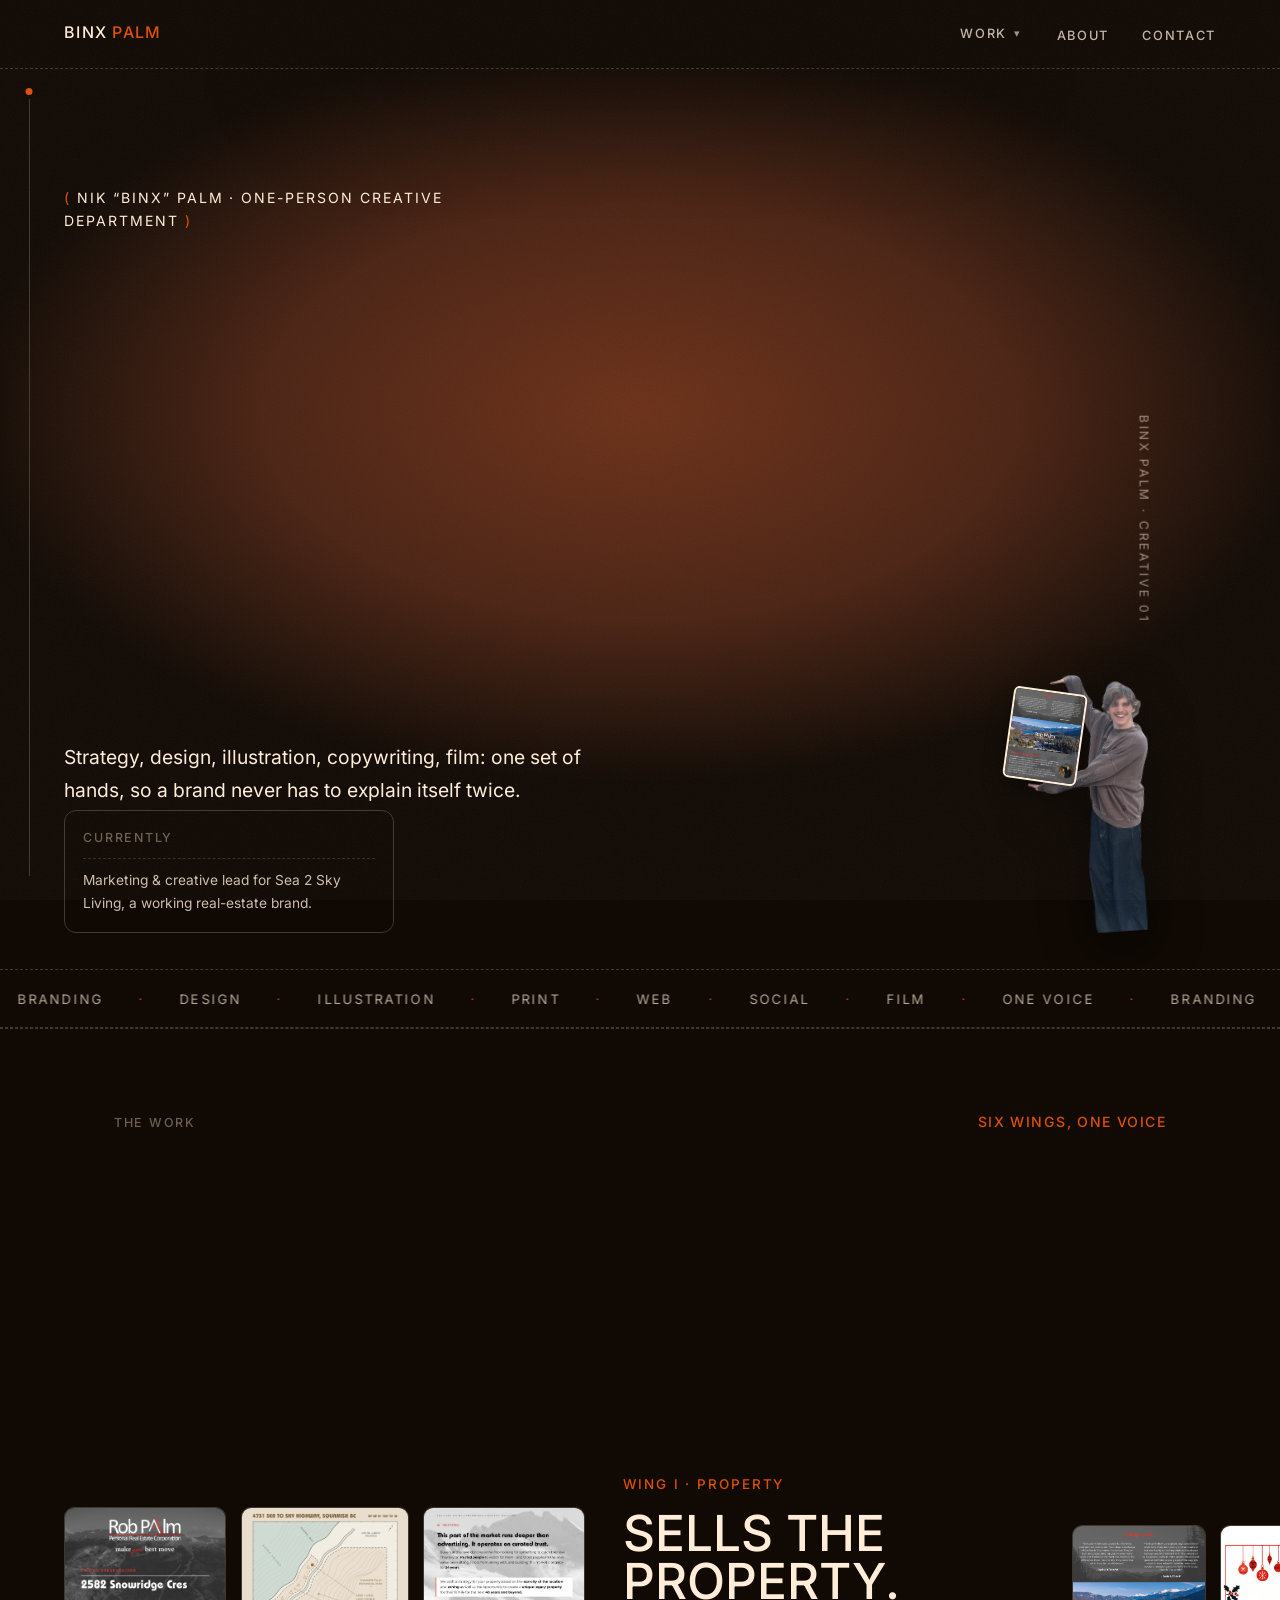
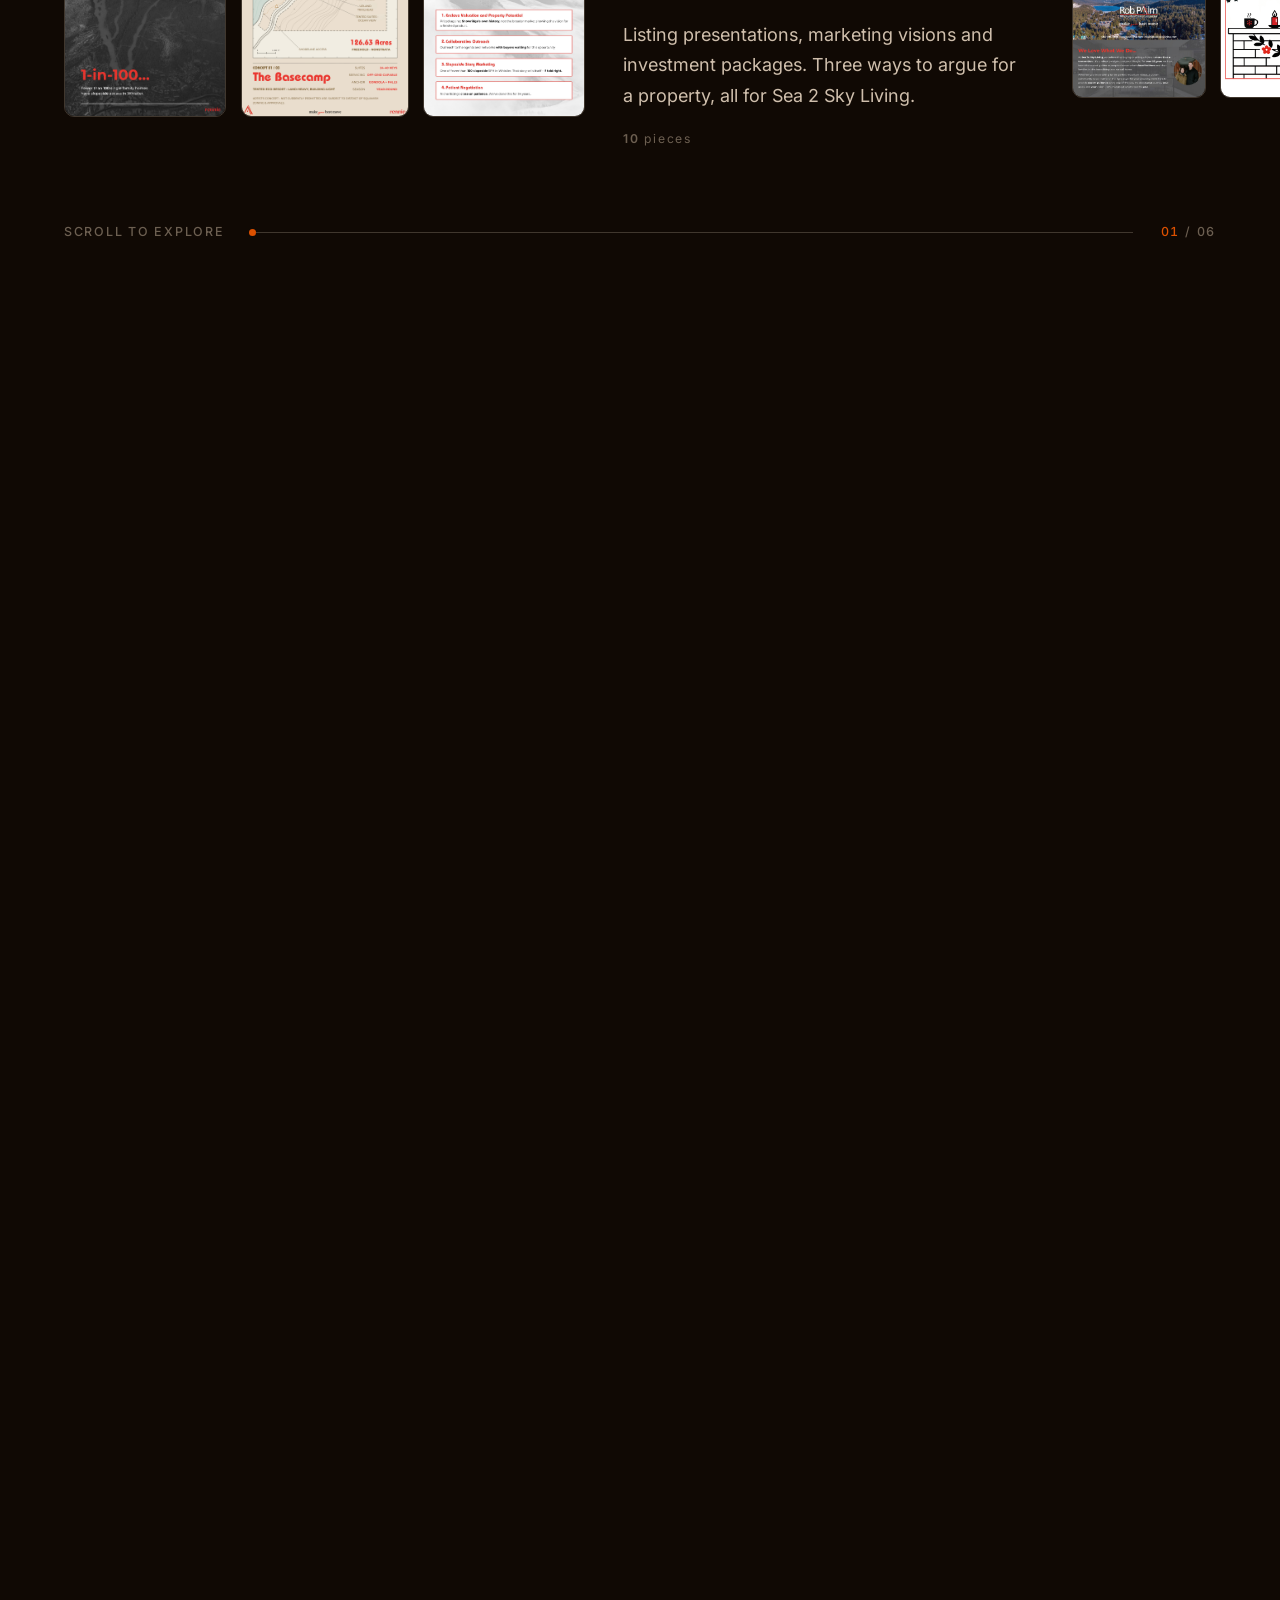
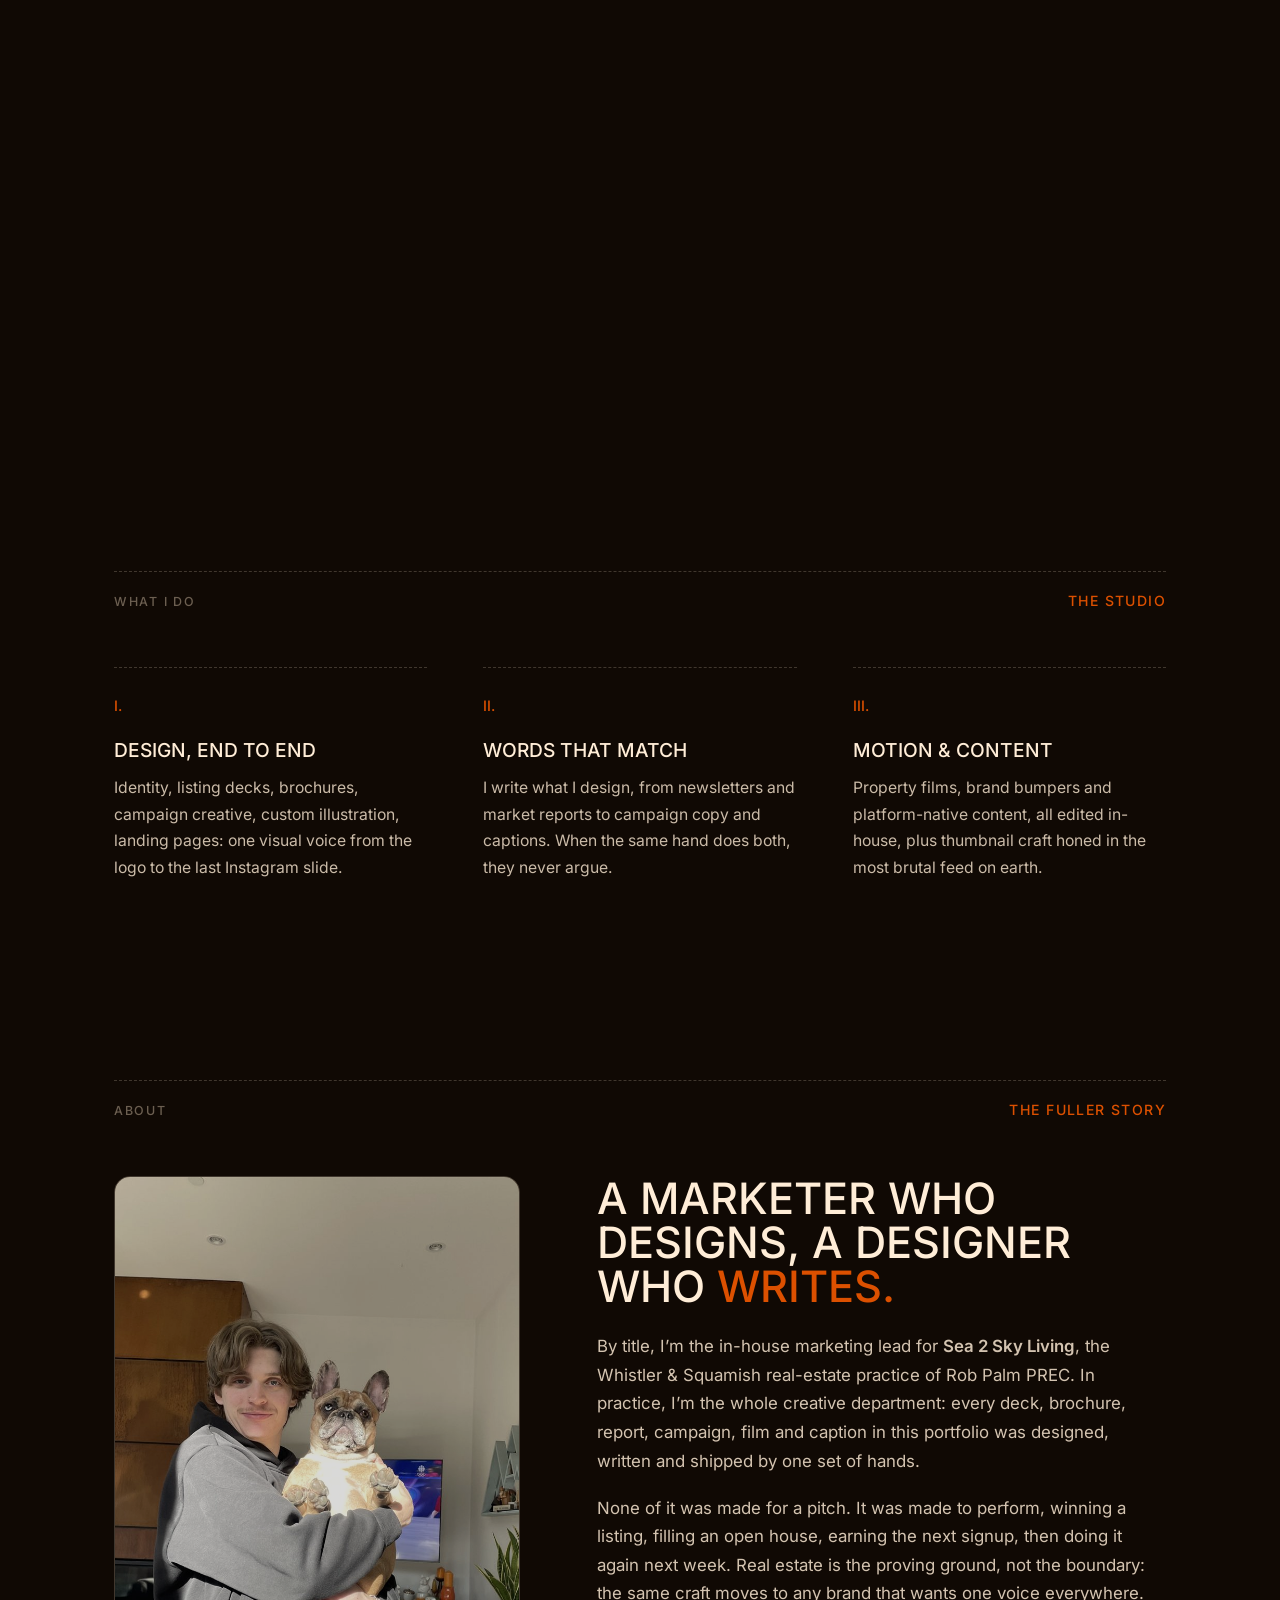
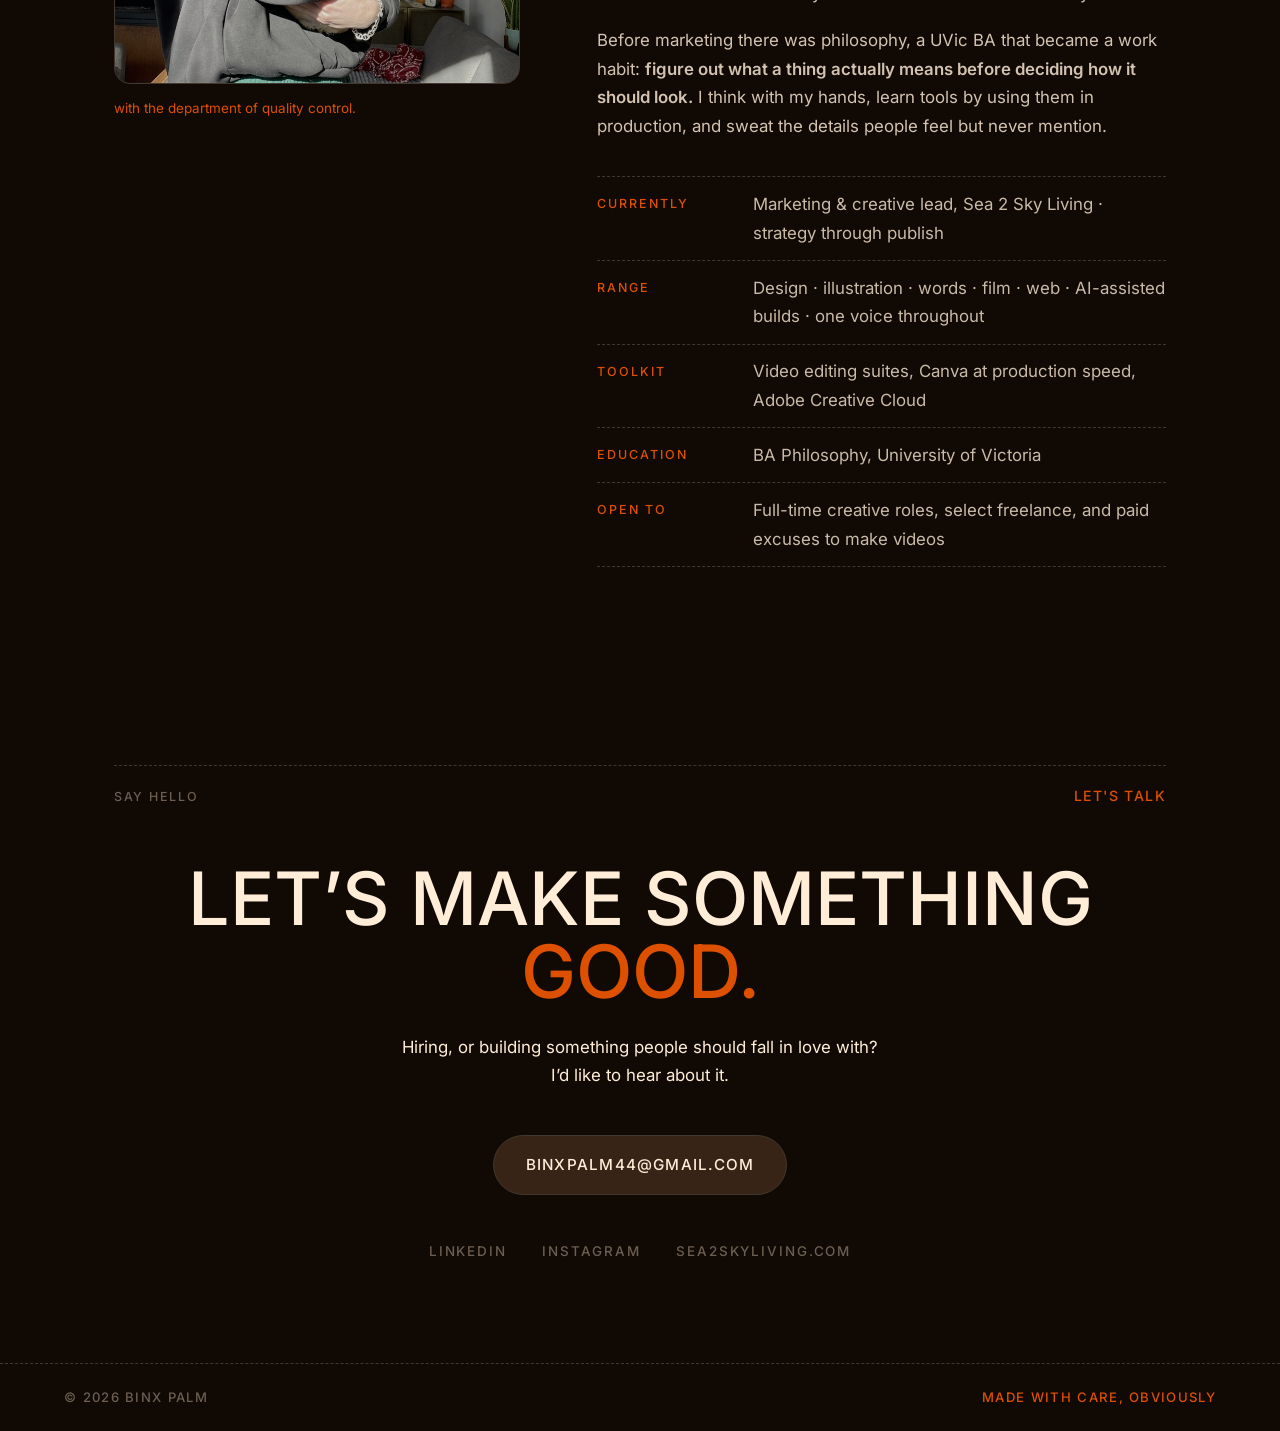
==== commit 91987b0f: "Copy-edit pass across the whole site: remove every em-dash, tighten prose Every em-dash on every pag" ====
--- a/index.html
+++ b/index.html
@@ -3,8 +3,8 @@
 <head>
 <meta charset="utf-8">
 <meta name="viewport" content="width=device-width, initial-scale=1">
-<title>Binx Palm — Marketing & Creative Portfolio</title>
-<meta name="description" content="Binx Palm — a one-person creative department. Brand, print, web, social, motion and the words in between, proven daily on a working real-estate brand.">
+<title>Binx Palm: Marketing & Creative Portfolio</title>
+<meta name="description" content="Binx Palm, a one-person creative department. Brand, print, web, social, motion and the words in between, proven daily on a working real-estate brand.">
 <meta name="keywords" content="Creative Portfolio, Marketing Lead, Brand Identity, Copywriting, Video Editing, Social Media, Real Estate Marketing, Sea to Sky">
 <script>document.documentElement.classList.add('js');</script>
 <link rel="stylesheet" href="assets/css/site.css">
@@ -36,8 +36,8 @@
 
 <!-- ================= HERO — text behind subject, over a muted ember void ================= -->
 <header class="hero" id="top">
-  <p class="hero-tag rv"><span class="paren">(</span> NIK “BINX” PALM — ONE-PERSON CREATIVE DEPARTMENT <span class="paren">)</span></p>
-  <span class="hero-side">BINX PALM — CREATIVE 01</span>
+  <p class="hero-tag rv"><span class="paren">(</span> NIK “BINX” PALM · ONE-PERSON CREATIVE DEPARTMENT <span class="paren">)</span></p>
+  <span class="hero-side">BINX PALM · CREATIVE 01</span>
 
   <!-- SWAP ZONE: giant wordmark behind the cutout, in front of the room photo.
        Deliberately NOT using the shared .rv reveal class here — that system
@@ -48,12 +48,12 @@
   <img class="hero-cutout hero-fade" data-parallax="0.55" src="assets/img/me/binx-headphones-cutout.png" alt="Binx, cut out with a transparent background, wearing headphones, looking up and to the side, breaking through his own name">
 
   <div class="hero-foot">
-    <p class="hero-intro voice rv d3">Strategy, design, illustration, copywriting and film — all from one set of hands, so a brand never has to explain itself twice.</p>
+    <p class="hero-intro voice rv d3">Strategy, design, illustration, copywriting, film: one set of hands, so a brand never has to explain itself twice.</p>
   </div>
 
   <div class="hero-card rv d3">
     <span class="label">Currently</span>
-    <p class="voice">Marketing &amp; creative lead for a working real-estate brand — Sea 2 Sky Living.</p>
+    <p class="voice">Marketing &amp; creative lead for Sea 2 Sky Living, a working real-estate brand.</p>
   </div>
 
   <div class="work-intro-figure-wrap">
@@ -78,7 +78,7 @@
     <span>WEB</span><span class="hi">·</span>
     <span>SOCIAL</span><span class="hi">·</span>
     <span>FILM</span><span class="hi">·</span>
-    <span>ONE VOICE</span><span class="hi">—</span>
+    <span>ONE VOICE</span><span class="hi">·</span>
   </div>
 </div>
 
@@ -104,9 +104,9 @@
             </div>
           </a>
           <div class="work-panel-copy">
-            <span class="reveal-kicker">Wing I — Property</span>
+            <span class="reveal-kicker">Wing I · Property</span>
             <h2 class="reveal-heading">Sells the property.</h2>
-            <p class="voice">Listing presentations, marketing visions and investment packages — three ways to argue for a property, all for Sea 2 Sky Living.</p>
+            <p class="voice">Listing presentations, marketing visions and investment packages. Three ways to argue for a property, all for Sea 2 Sky Living.</p>
             <span class="reveal-count" data-count="10"><b>0</b> pieces</span>
           </div>
         </article>
@@ -120,9 +120,9 @@
             </div>
           </a>
           <div class="work-panel-copy">
-            <span class="reveal-kicker">Wing II — Reading</span>
+            <span class="reveal-kicker">Wing II · Reading</span>
             <h2 class="reveal-heading">Ink, paper, inboxes.</h2>
-            <p class="voice">Brochures, greeting cards and the publications that land in inboxes — written and designed by the same hand.</p>
+            <p class="voice">Brochures, greeting cards and the publications that land in inboxes, all written and designed by the same hand.</p>
             <span class="reveal-count" data-count="9"><b>0</b> pieces</span>
           </div>
         </article>
@@ -131,14 +131,14 @@
           <a class="work-panel-figure" href="campaigns.html" data-cursor="enter" aria-label="Enter the Campaign Wall">
             <div class="work-panel-mini" style="grid-template-columns: 0.563fr 0.8fr 0.8fr;">
               <div class="frame" style="aspect-ratio: 0.563;"><img src="assets/img/social/guess-the-price-under-3min-poster.jpg" alt="Guess the Price: Detached Home Edition, a vertical video game-show still" loading="lazy"></div>
-              <div class="frame" style="aspect-ratio: 0.8;"><img src="assets/img/social/late-may-1.jpg" alt="Instagram carousel cover: Late May in the Sea to Sky — layered mountain photography with bold retro type" loading="lazy"></div>
+              <div class="frame" style="aspect-ratio: 0.8;"><img src="assets/img/social/late-may-1.jpg" alt="Instagram carousel cover: Late May in the Sea to Sky, layered mountain photography with bold retro type" loading="lazy"></div>
               <div class="frame" style="aspect-ratio: 0.8;"><img src="assets/img/social/newsletter-post-1.jpg" alt="Newsletter campaign slide: Four times a year, Rob writes what he's actually seeing across the corridor" loading="lazy"></div>
             </div>
           </a>
           <div class="work-panel-copy">
-            <span class="reveal-kicker">Wing III — Campaigns</span>
+            <span class="reveal-kicker">Wing III · Campaigns</span>
             <h2 class="reveal-heading">Hung in posting order.</h2>
-            <p class="voice">Social campaigns shown the way they shipped, slide by slide — plus a property film and a game-show video series.</p>
+            <p class="voice">Social campaigns shown the way they shipped, slide by slide, plus a property film and a game-show video series.</p>
             <span class="reveal-count" data-count="15"><b>0</b> pieces</span>
           </div>
         </article>
@@ -148,9 +148,9 @@
             <div class="frame-shell" style="aspect-ratio: 0.8;"><img src="assets/img/social/onboarding-post-1.jpg" alt="The live onboarding page shown in its launch post: 'We just made it easier to contact us'" loading="lazy"></div>
           </a>
           <div class="work-panel-copy">
-            <span class="reveal-kicker">Wing IV — Web</span>
+            <span class="reveal-kicker">Wing IV · Web</span>
             <h2 class="reveal-heading">Nothing mocked.</h2>
-            <p class="voice">Pages I conceived, designed and shipped — idea to production, without waiting on a dev queue.</p>
+            <p class="voice">Pages I conceived, designed and shipped myself. Idea straight to production, no dev queue to wait on.</p>
             <span class="reveal-count" data-count="3"><b>0</b> pieces · all live</span>
           </div>
         </article>
@@ -158,15 +158,15 @@
         <article class="work-panel">
           <a class="work-panel-figure" href="annex.html" data-cursor="enter" aria-label="Enter the Annex">
             <div class="work-panel-mini" style="grid-template-columns: 1fr 1fr 1fr;">
-              <div class="frame" style="aspect-ratio: 1.778;"><img src="assets/img/annex/thumb-paradox-unstoppable.jpg" alt="YouTube thumbnail: The Unstoppable Paradox — a Deadlock character in a trench coat against a dark city" loading="lazy"></div>
+              <div class="frame" style="aspect-ratio: 1.778;"><img src="assets/img/annex/thumb-paradox-unstoppable.jpg" alt="YouTube thumbnail: The Unstoppable Paradox, a Deadlock character in a trench coat against a dark city" loading="lazy"></div>
               <div class="frame" style="aspect-ratio: 1.778;"><img src="assets/img/annex/thumb-mirage.jpg" alt="YouTube thumbnail: Is Mirage the Ultimate Tank, mustachioed character with pistol and item icons" loading="lazy"></div>
               <div class="frame" style="aspect-ratio: 1.778;"><img src="assets/img/annex/thumb-paradox-damage.jpg" alt="YouTube thumbnail: Paradox filthy damage build" loading="lazy"></div>
             </div>
           </a>
           <div class="work-panel-copy">
-            <span class="reveal-kicker">Wing V — Annex</span>
+            <span class="reveal-kicker">Wing V · Annex</span>
             <h2 class="reveal-heading">The passion wing.</h2>
-            <p class="voice">A channel motion identity and thumbnail craft from the video-game lane — kept sharp because I love it.</p>
+            <p class="voice">A channel motion identity and thumbnail craft from the video-game lane, kept sharp because I love it.</p>
             <span class="reveal-count" data-count="5"><b>0</b> pieces</span>
           </div>
         </article>
@@ -180,9 +180,9 @@
             </div>
           </a>
           <div class="work-panel-copy">
-            <span class="reveal-kicker">Wing VI — Sketchbook</span>
+            <span class="reveal-kicker">Wing VI · Sketchbook</span>
             <h2 class="reveal-heading">Made because I wanted to.</h2>
-            <p class="voice">Logo marks, a full brand rebrand and character illustration — the work nobody commissioned, kept because the craft still had to be good.</p>
+            <p class="voice">Logo marks, a full brand rebrand and character illustration, none of it commissioned, all of it kept because the craft still had to be good.</p>
             <span class="reveal-count" data-count="21"><b>0</b> pieces</span>
           </div>
         </article>
@@ -209,17 +209,17 @@
       <div class="service rv">
         <span class="num serif">i.</span>
         <h3 class="serif">Design, end to end</h3>
-        <p>Identity, listing decks, brochures, campaign creative, custom illustration, landing pages — one visual voice from the logo to the last Instagram slide.</p>
+        <p>Identity, listing decks, brochures, campaign creative, custom illustration, landing pages: one visual voice from the logo to the last Instagram slide.</p>
       </div>
       <div class="service rv d2">
         <span class="num serif">ii.</span>
         <h3 class="serif">Words that match</h3>
-        <p>I write what I design — newsletters, market reports, campaign copy and captions. When the same hand does both, they never argue.</p>
+        <p>I write what I design, from newsletters and market reports to campaign copy and captions. When the same hand does both, they never argue.</p>
       </div>
       <div class="service rv d3">
         <span class="num serif">iii.</span>
         <h3 class="serif">Motion &amp; content</h3>
-        <p>Property films, brand bumpers and platform-native content, edited in-house — plus thumbnail craft honed in the most brutal feed on earth.</p>
+        <p>Property films, brand bumpers and platform-native content, all edited in-house, plus thumbnail craft honed in the most brutal feed on earth.</p>
       </div>
     </div>
   </div>
@@ -241,15 +241,15 @@
       </div>
       <div class="about-copy rv d2">
         <h2 class="serif">A marketer who designs, a designer who <em class="tilt">writes.</em></h2>
-        <p>By title, I’m the in-house marketing lead for <b>Sea 2 Sky Living</b> — the Whistler &amp; Squamish real-estate practice of Rob Palm PREC. In practice, I’m the whole creative department: every deck, brochure, report, campaign, film and caption in this portfolio was designed, written and shipped by one set of hands.</p>
-        <p>None of it was made for a pitch. It was made to perform — to win a listing, fill an open house, earn the next signup — and then to do it again next week. Real estate is the proving ground, not the boundary: the same craft moves to any brand that wants one voice everywhere.</p>
-        <p>Before marketing there was philosophy — a UVic BA that became a work habit: <b>figure out what a thing actually means before deciding how it should look.</b> I think with my hands, learn tools by using them in production, and sweat the details people feel but never mention.</p>
+        <p>By title, I’m the in-house marketing lead for <b>Sea 2 Sky Living</b>, the Whistler &amp; Squamish real-estate practice of Rob Palm PREC. In practice, I’m the whole creative department: every deck, brochure, report, campaign, film and caption in this portfolio was designed, written and shipped by one set of hands.</p>
+        <p>None of it was made for a pitch. It was made to perform, winning a listing, filling an open house, earning the next signup, then doing it again next week. Real estate is the proving ground, not the boundary: the same craft moves to any brand that wants one voice everywhere.</p>
+        <p>Before marketing there was philosophy, a UVic BA that became a work habit: <b>figure out what a thing actually means before deciding how it should look.</b> I think with my hands, learn tools by using them in production, and sweat the details people feel but never mention.</p>
         <dl class="now-list">
-          <div><dt>Currently</dt><dd>Marketing &amp; creative lead, Sea 2 Sky Living — strategy through publish</dd></div>
-          <div><dt>Range</dt><dd>Design · illustration · words · film · web · AI-assisted builds — one voice throughout</dd></div>
+          <div><dt>Currently</dt><dd>Marketing &amp; creative lead, Sea 2 Sky Living · strategy through publish</dd></div>
+          <div><dt>Range</dt><dd>Design · illustration · words · film · web · AI-assisted builds · one voice throughout</dd></div>
           <div><dt>Toolkit</dt><dd>Video editing suites, Canva at production speed, Adobe Creative Cloud</dd></div>
           <div><dt>Education</dt><dd>BA Philosophy, University of Victoria</dd></div>
-          <div><dt>Open to</dt><dd>Full-time creative roles, select freelance — and paid excuses to make videos</dd></div>
+          <div><dt>Open to</dt><dd>Full-time creative roles, select freelance, and paid excuses to make videos</dd></div>
         </dl>
       </div>
     </div>
@@ -264,7 +264,7 @@
       <span class="room">let's talk</span>
     </div>
     <h2 class="serif rv">Let’s make something <em class="tilt">good.</em></h2>
-    <p class="sub voice rv d2">Hiring — or building something people should fall in love with? I’d like to hear about it.</p>
+    <p class="sub voice rv d2">Hiring, or building something people should fall in love with? I’d like to hear about it.</p>
     <a class="btn-primary rv d2" href="mailto:binxpalm44@gmail.com?subject=Something%20good">binxpalm44@gmail.com</a>
     <div class="socials rv d3">
       <!-- SWAP ZONE: real profile URLs -->
--- a/assets/css/site.css
+++ b/assets/css/site.css
@@ -407,7 +407,13 @@
   flex: 0 0 auto; width: min(88vw, 960px); scroll-snap-align: center;
   display: grid; gap: clamp(1.5rem, 3vw, 2.5rem); align-items: center;
 }
-@media (min-width: 700px) { .work-panel { grid-template-columns: 1.3fr 1fr; } }
+@media (min-width: 700px) {
+  .work-panel { grid-template-columns: 1.3fr 1fr; }
+  /* the lone single-image panel (Web) no longer fills its column edge to
+     edge now that the box is sized to its own aspect ratio — give it a
+     narrower figure track instead of leaving a wide gap before the copy */
+  .work-panel:has(.frame-shell) { grid-template-columns: .7fr 1.3fr; }
+}
 .work-panel-figure { display: block; text-decoration: none; }
 /* no forced aspect-ratio here on purpose — most of this work is portrait
    (listing decks, Instagram posts); cropping them into a landscape box
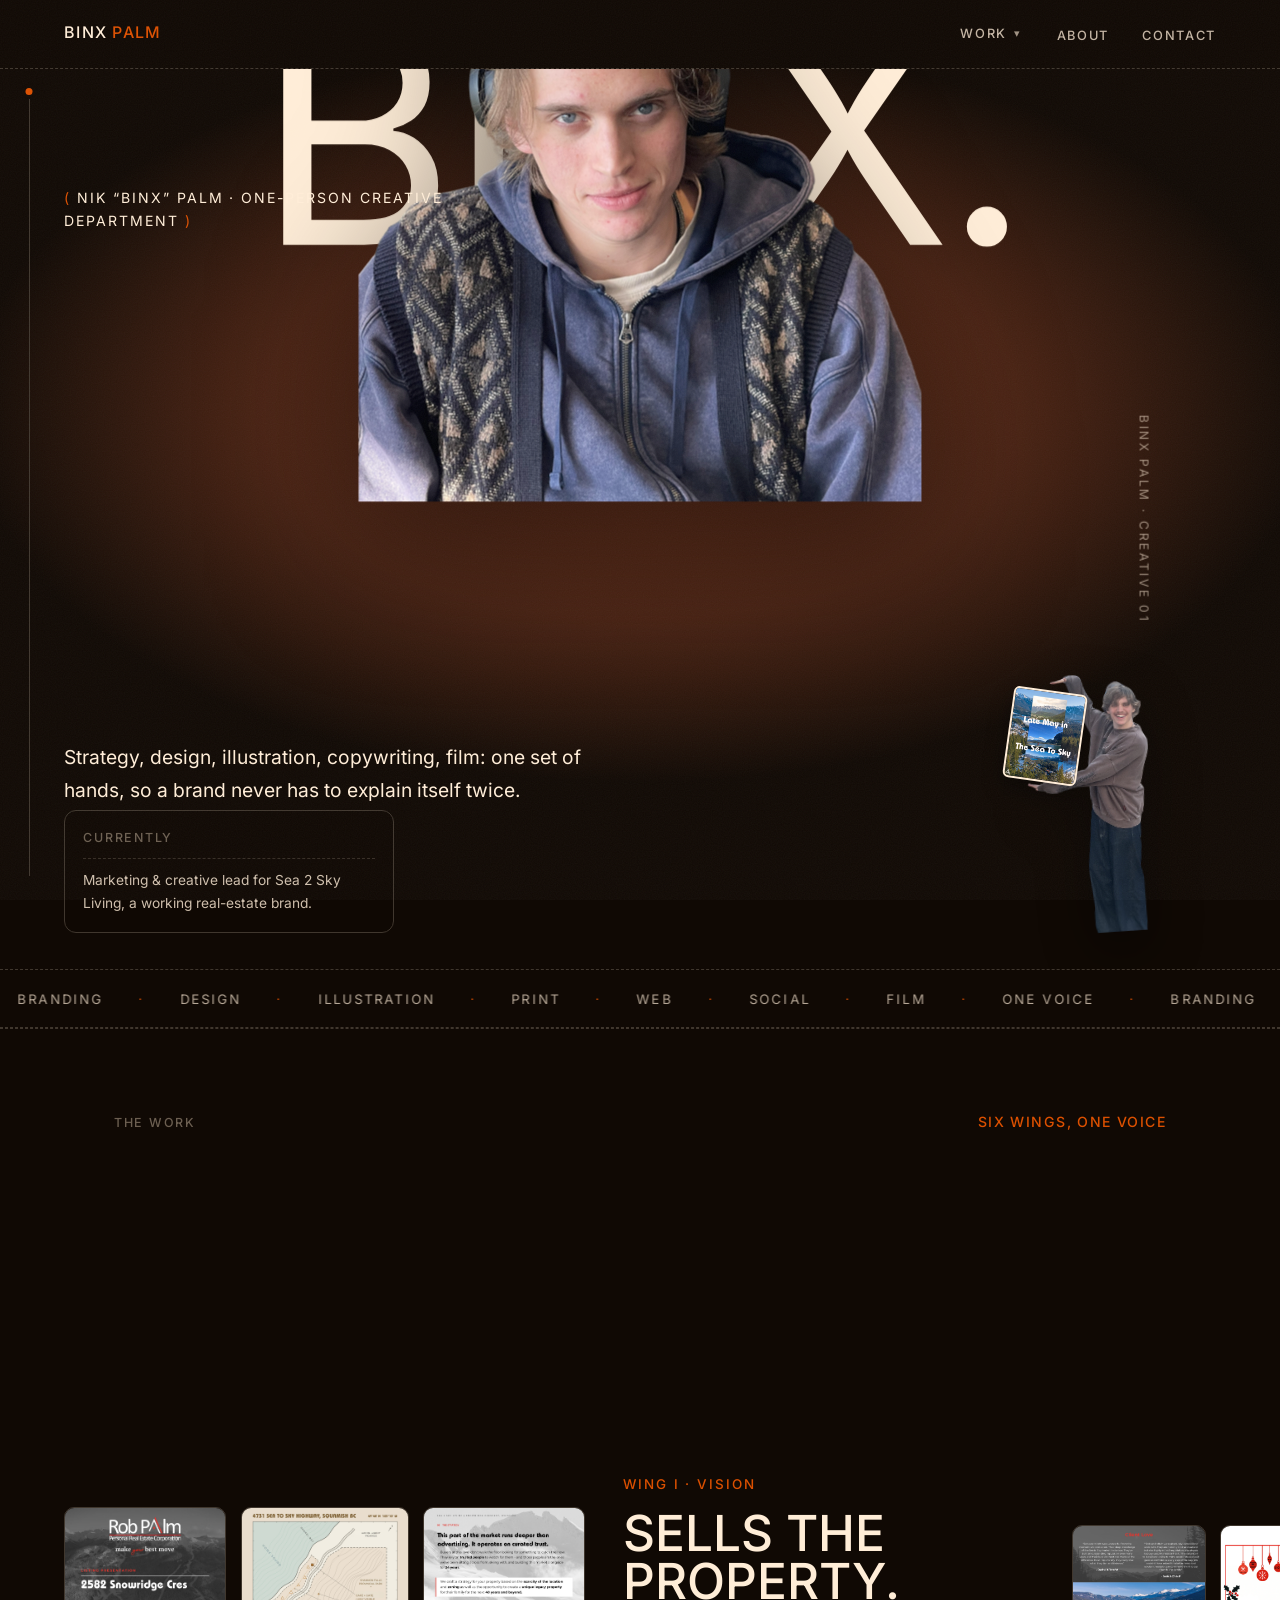
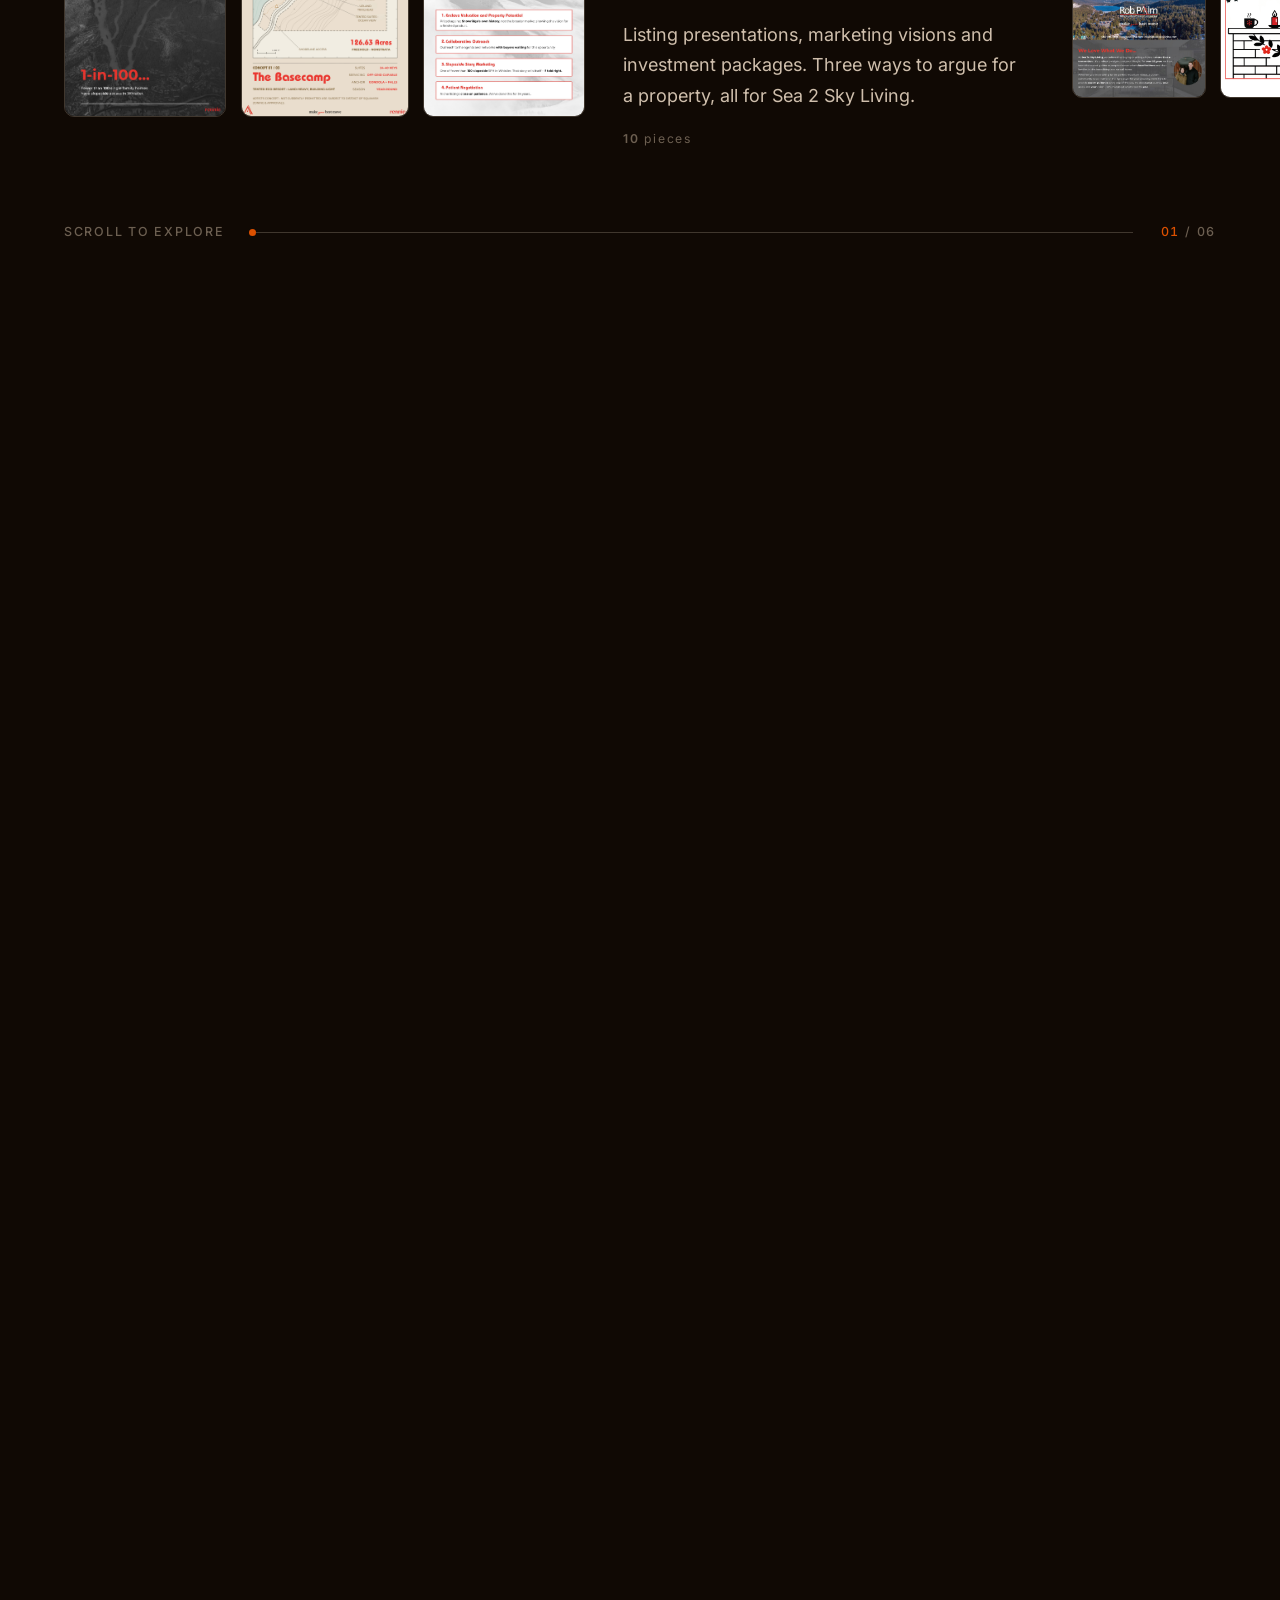
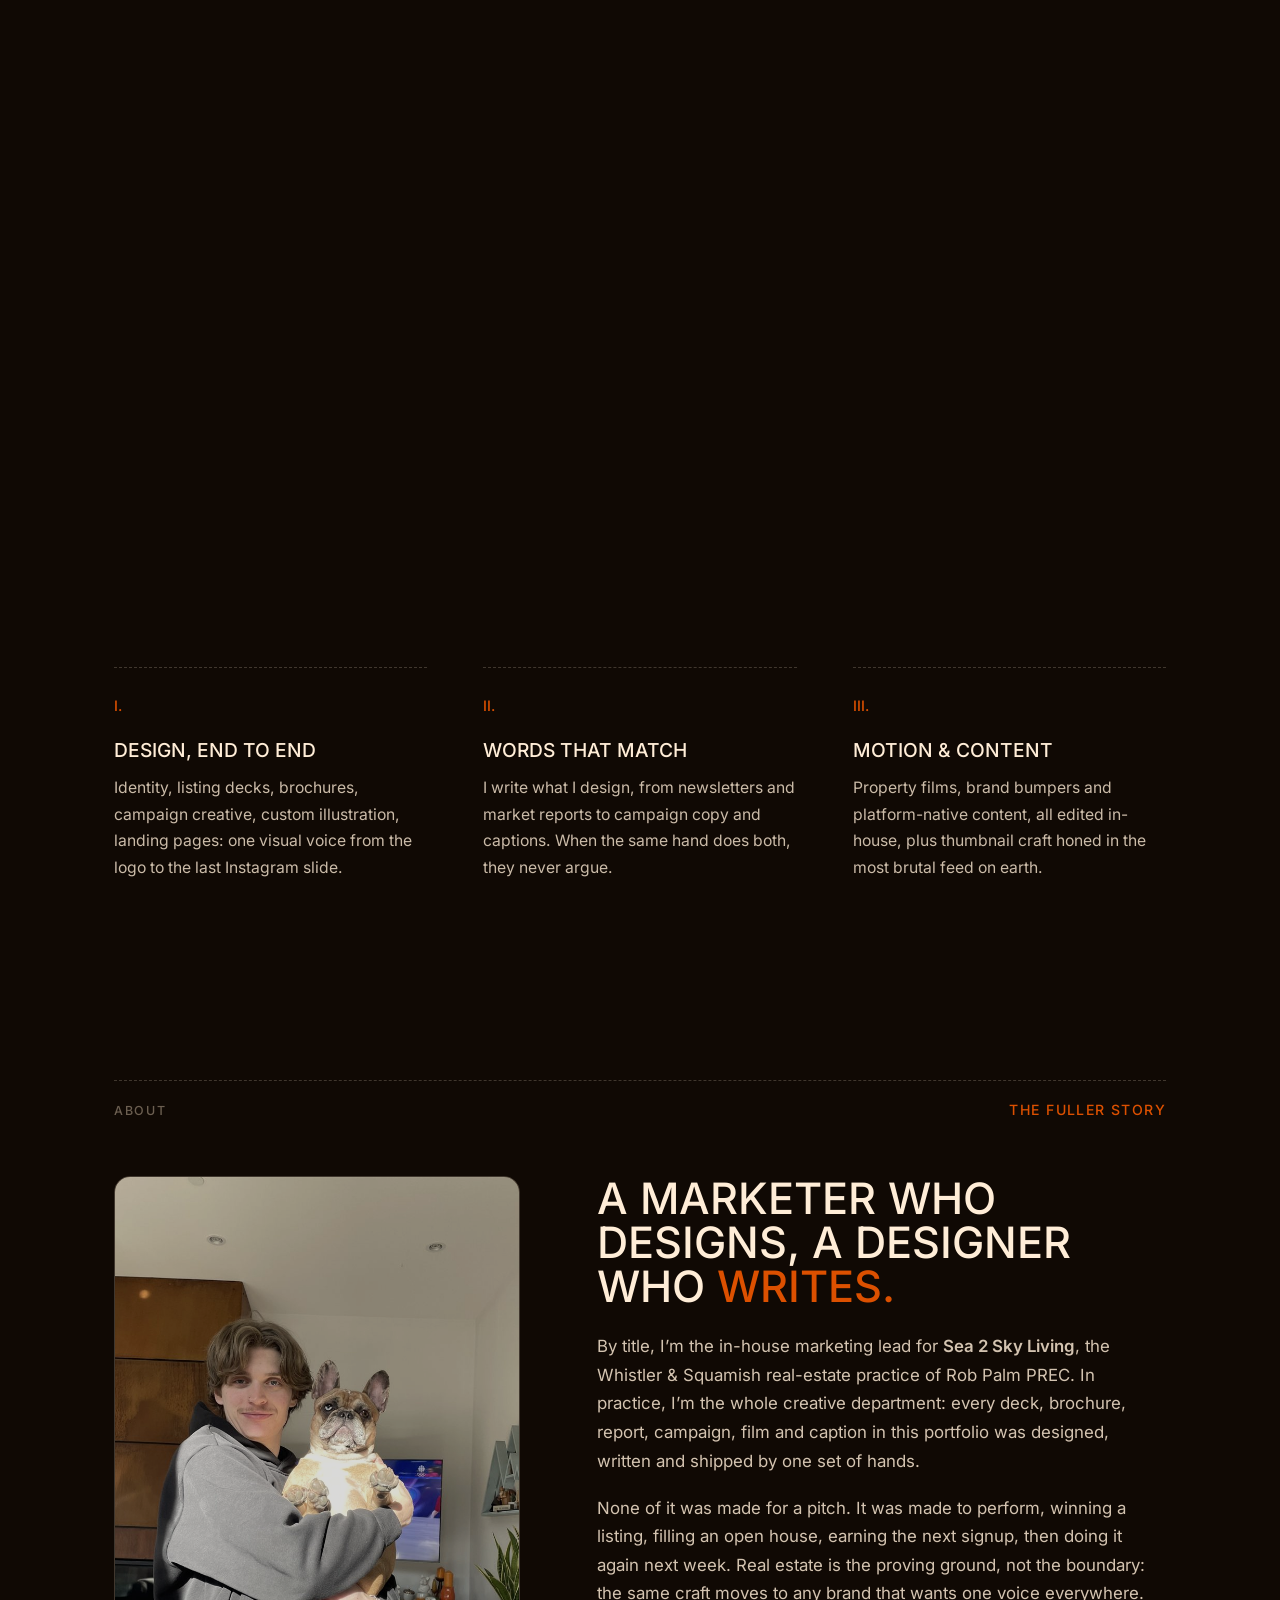
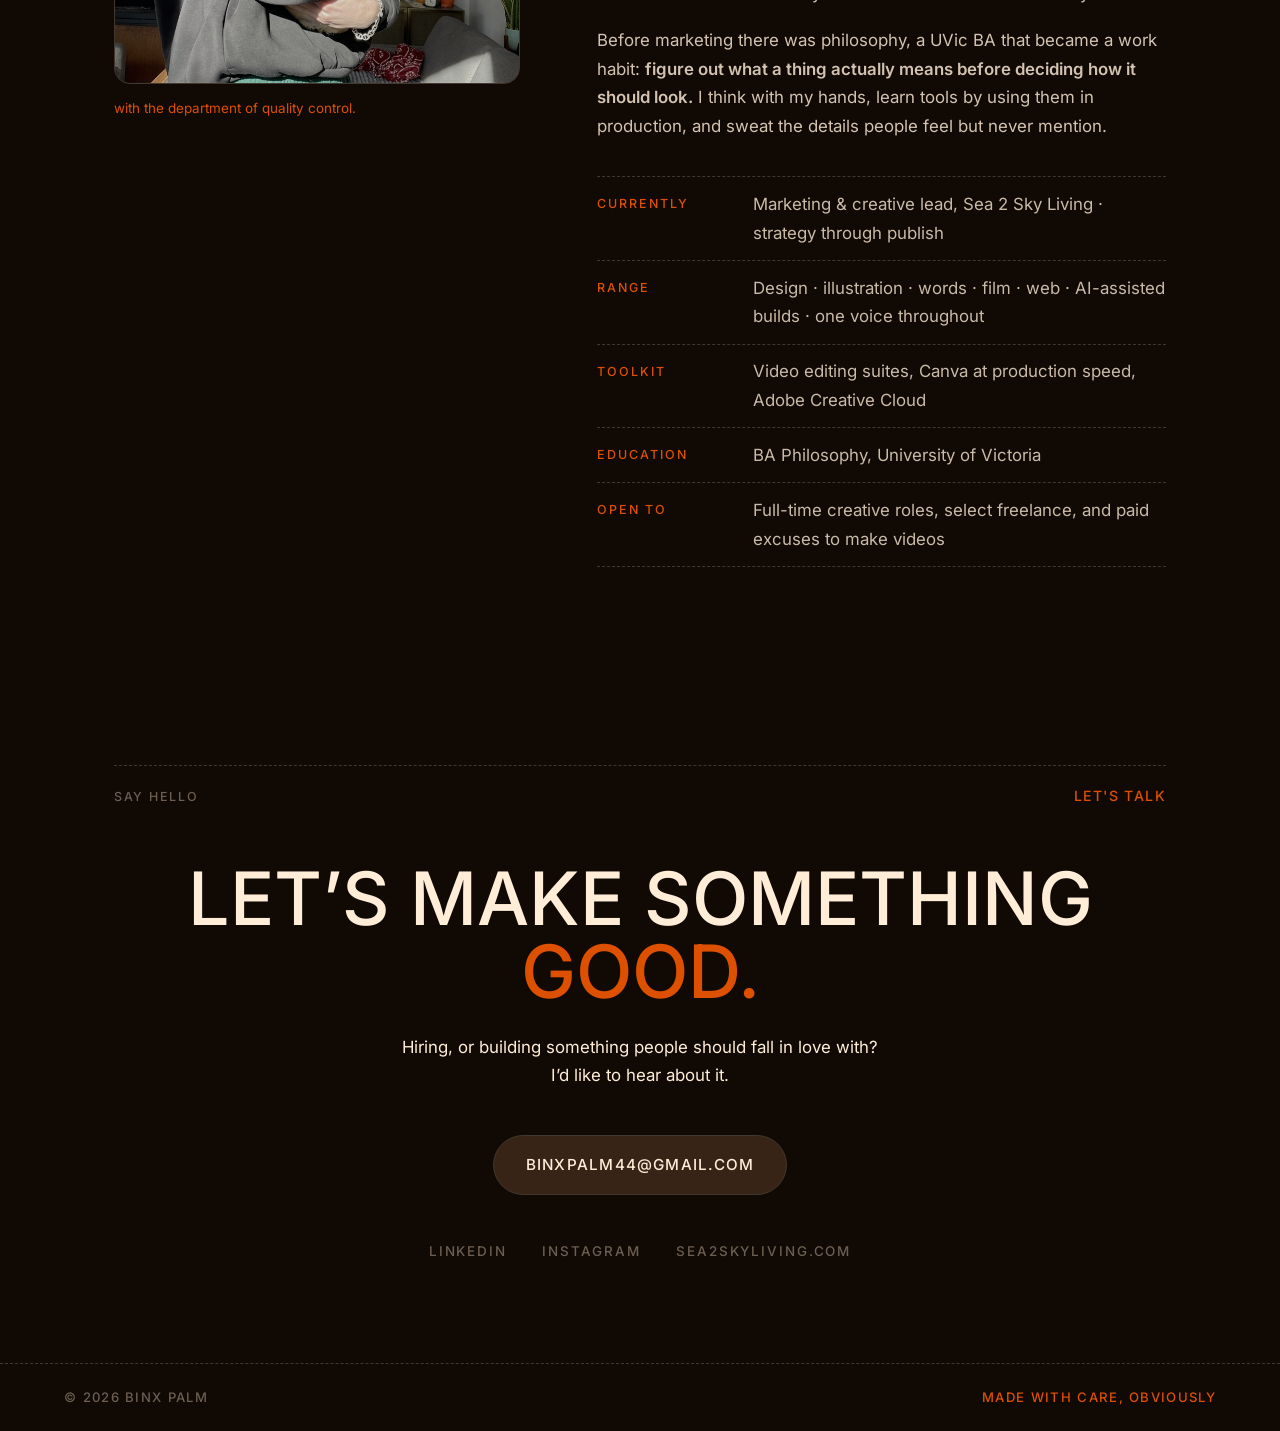
==== commit 220ee55e: "Rename three wings: Property -> Vision, Reading -> Print, Campaigns -> Socials Property named the su" ====
--- a/index.html
+++ b/index.html
@@ -21,9 +21,9 @@
     <li class="nav-drop">
       <a href="#work">Work</a><button class="nav-drop-toggle" type="button" aria-haspopup="true" aria-expanded="false" aria-controls="workMenu" aria-label="Show wings">▾</button>
       <ul class="nav-drop-menu" id="workMenu">
-        <li><a href="property.html">Property</a></li>
-        <li><a href="reading.html">Reading</a></li>
-        <li><a href="campaigns.html">Campaigns</a></li>
+        <li><a href="property.html">Vision</a></li>
+        <li><a href="reading.html">Print</a></li>
+        <li><a href="campaigns.html">Socials</a></li>
         <li><a href="web.html">Web</a></li>
         <li><a href="annex.html">Annex</a></li>
         <li><a href="sketchbook.html">Sketchbook</a></li>
@@ -96,7 +96,7 @@
       <div class="work-track" id="workTrack">
 
         <article class="work-panel">
-          <a class="work-panel-figure" href="property.html" data-cursor="enter" aria-label="Enter the Property Wing">
+          <a class="work-panel-figure" href="property.html" data-cursor="enter" aria-label="Enter the Vision Wing">
             <div class="work-panel-mini" style="grid-template-columns: 0.773fr 0.8fr 0.773fr;">
               <div class="frame" style="aspect-ratio: 0.773;"><img src="assets/img/listings/snowridge-01.jpg" alt="Listing presentation cover: 2582 Snowridge Cres over a dark aerial of Whistler's ski runs, headlined 1-in-100" loading="eager"></div>
               <div class="frame" style="aspect-ratio: 0.8;"><img src="assets/img/listings/4731-basecamp.jpg" alt="The Basecamp: warm cream map poster of a tented eco-resort concept along Howe Sound" loading="lazy"></div>
@@ -104,7 +104,7 @@
             </div>
           </a>
           <div class="work-panel-copy">
-            <span class="reveal-kicker">Wing I · Property</span>
+            <span class="reveal-kicker">Wing I · Vision</span>
             <h2 class="reveal-heading">Sells the property.</h2>
             <p class="voice">Listing presentations, marketing visions and investment packages. Three ways to argue for a property, all for Sea 2 Sky Living.</p>
             <span class="reveal-count" data-count="10"><b>0</b> pieces</span>
@@ -112,7 +112,7 @@
         </article>
 
         <article class="work-panel">
-          <a class="work-panel-figure" href="reading.html" data-cursor="enter" aria-label="Enter the Reading Room">
+          <a class="work-panel-figure" href="reading.html" data-cursor="enter" aria-label="Enter the Print Room">
             <div class="work-panel-mini" style="grid-template-columns: 0.773fr 1.292fr 0.773fr;">
               <div class="frame" style="aspect-ratio: 0.773;"><img src="assets/img/print/trifold-whistler-1.jpg" alt="Whistler tri-fold brochure panels: client testimonials over an alpine panorama with the Rob Palm wordmark" loading="lazy"></div>
               <div class="frame" style="aspect-ratio: 1.292;"><img src="assets/img/print/card-christmas.png" alt="Christmas card: the A-frame cabin inside a snow globe on an illustrated mantel with ornaments and a gnome" loading="lazy"></div>
@@ -120,7 +120,7 @@
             </div>
           </a>
           <div class="work-panel-copy">
-            <span class="reveal-kicker">Wing II · Reading</span>
+            <span class="reveal-kicker">Wing II · Print</span>
             <h2 class="reveal-heading">Ink, paper, inboxes.</h2>
             <p class="voice">Brochures, greeting cards and the publications that land in inboxes, all written and designed by the same hand.</p>
             <span class="reveal-count" data-count="9"><b>0</b> pieces</span>
@@ -128,7 +128,7 @@
         </article>
 
         <article class="work-panel">
-          <a class="work-panel-figure" href="campaigns.html" data-cursor="enter" aria-label="Enter the Campaign Wall">
+          <a class="work-panel-figure" href="campaigns.html" data-cursor="enter" aria-label="Enter the Socials Wall">
             <div class="work-panel-mini" style="grid-template-columns: 0.563fr 0.8fr 0.8fr;">
               <div class="frame" style="aspect-ratio: 0.563;"><img src="assets/img/social/guess-the-price-under-3min-poster.jpg" alt="Guess the Price: Detached Home Edition, a vertical video game-show still" loading="lazy"></div>
               <div class="frame" style="aspect-ratio: 0.8;"><img src="assets/img/social/late-may-1.jpg" alt="Instagram carousel cover: Late May in the Sea to Sky, layered mountain photography with bold retro type" loading="lazy"></div>
@@ -136,7 +136,7 @@
             </div>
           </a>
           <div class="work-panel-copy">
-            <span class="reveal-kicker">Wing III · Campaigns</span>
+            <span class="reveal-kicker">Wing III · Socials</span>
             <h2 class="reveal-heading">Hung in posting order.</h2>
             <p class="voice">Social campaigns shown the way they shipped, slide by slide, plus a property film and a game-show video series.</p>
             <span class="reveal-count" data-count="15"><b>0</b> pieces</span>
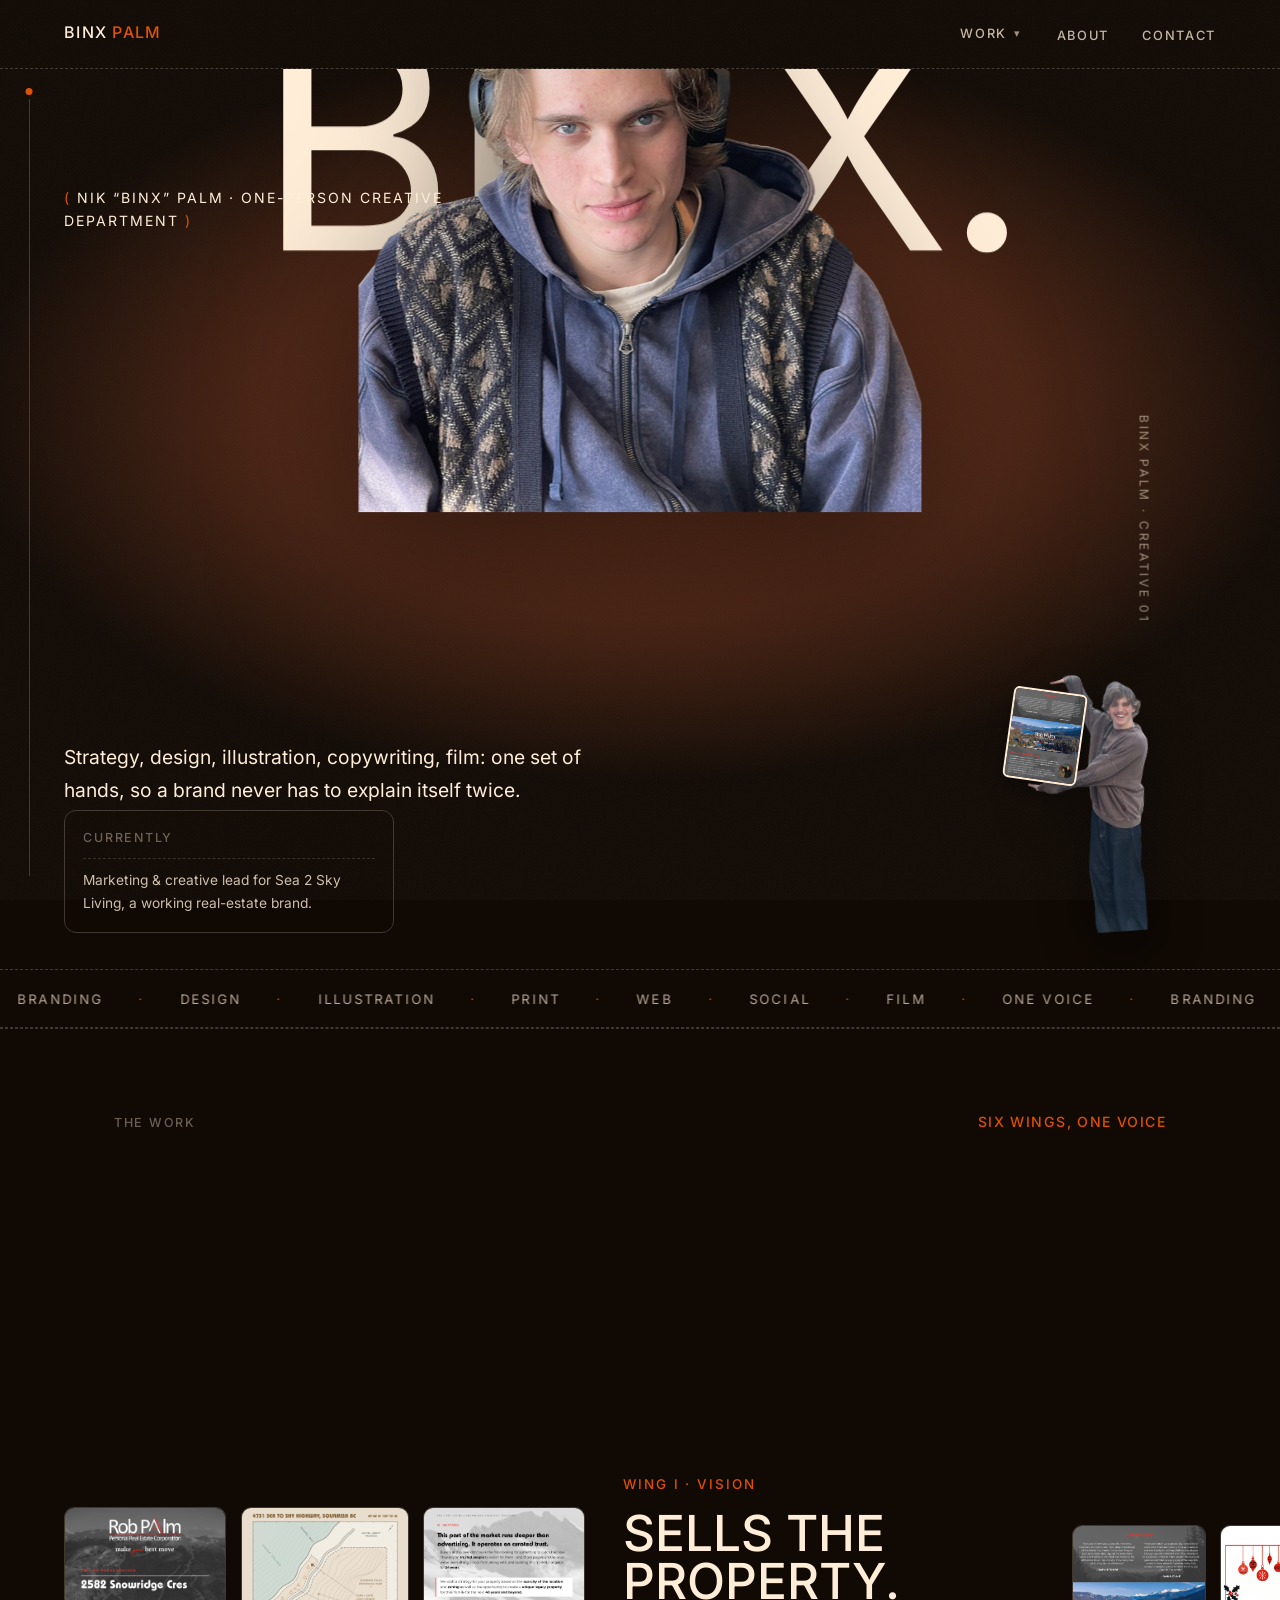
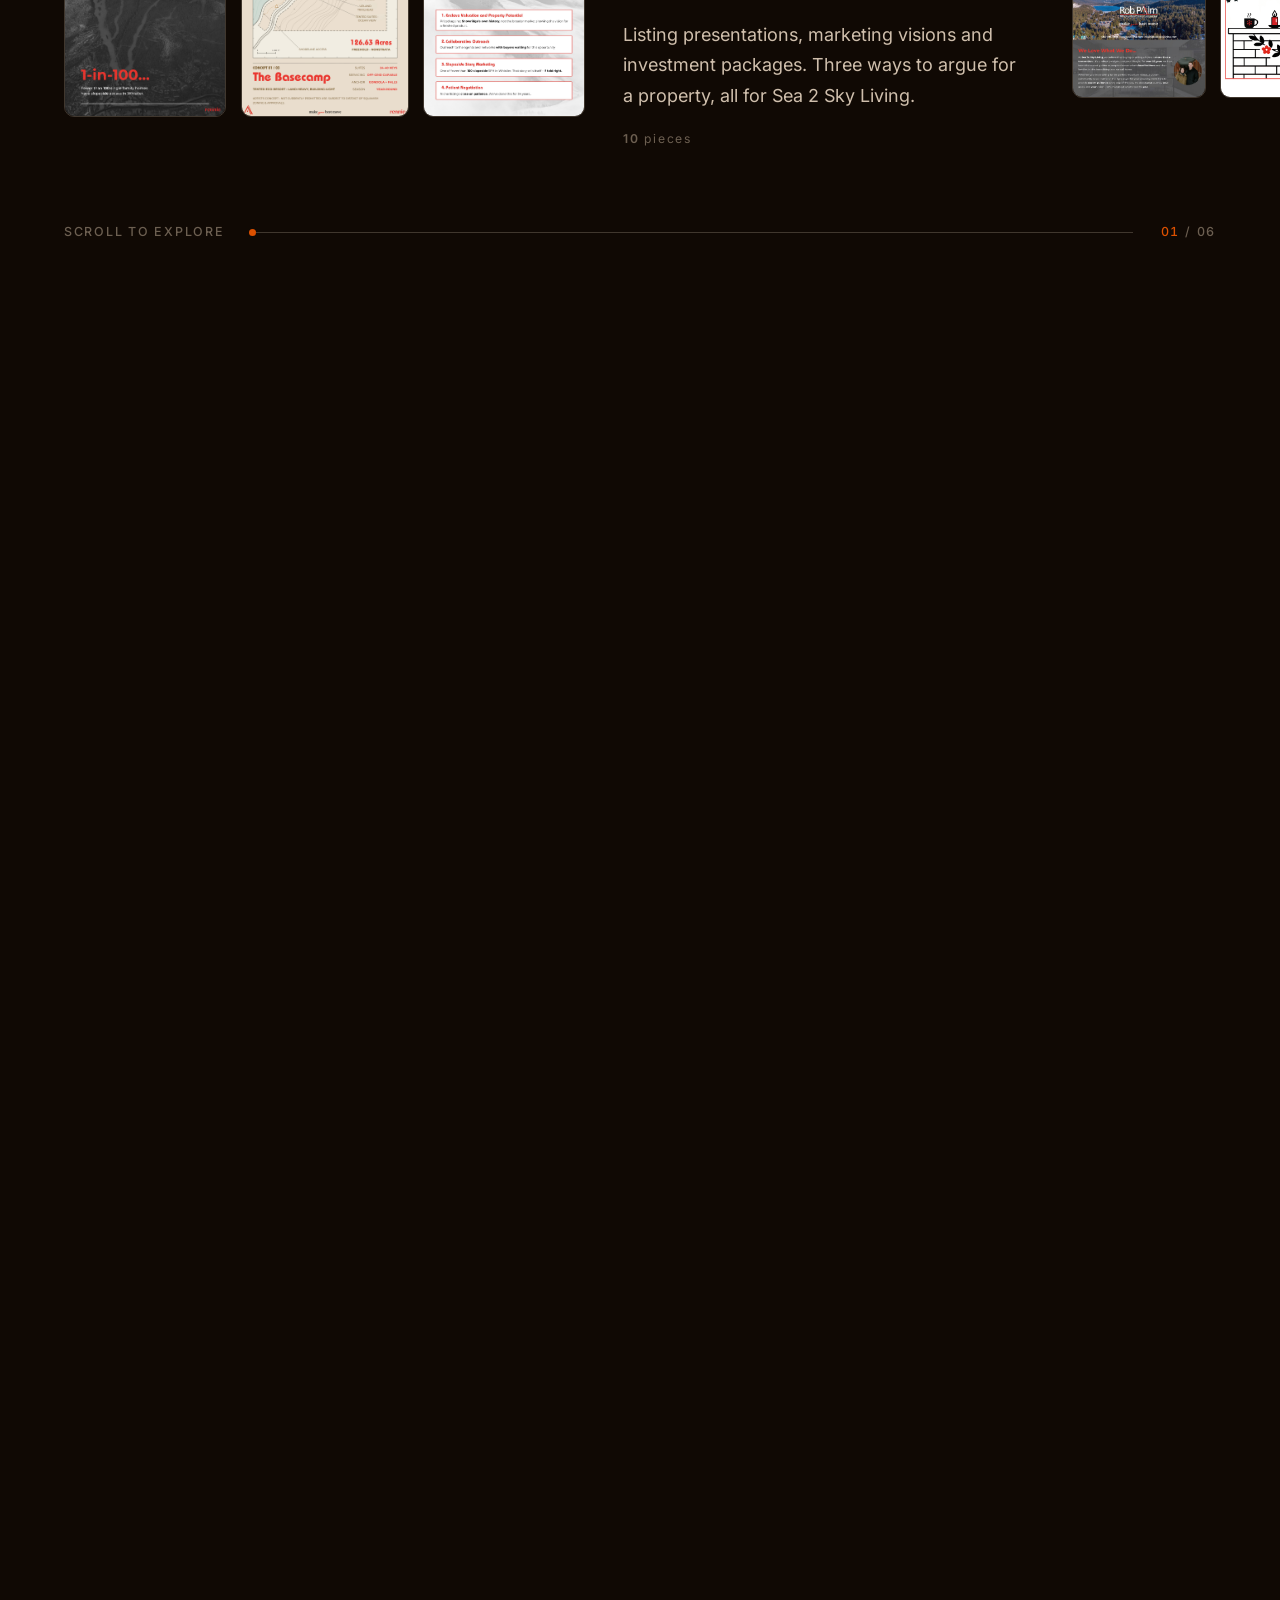
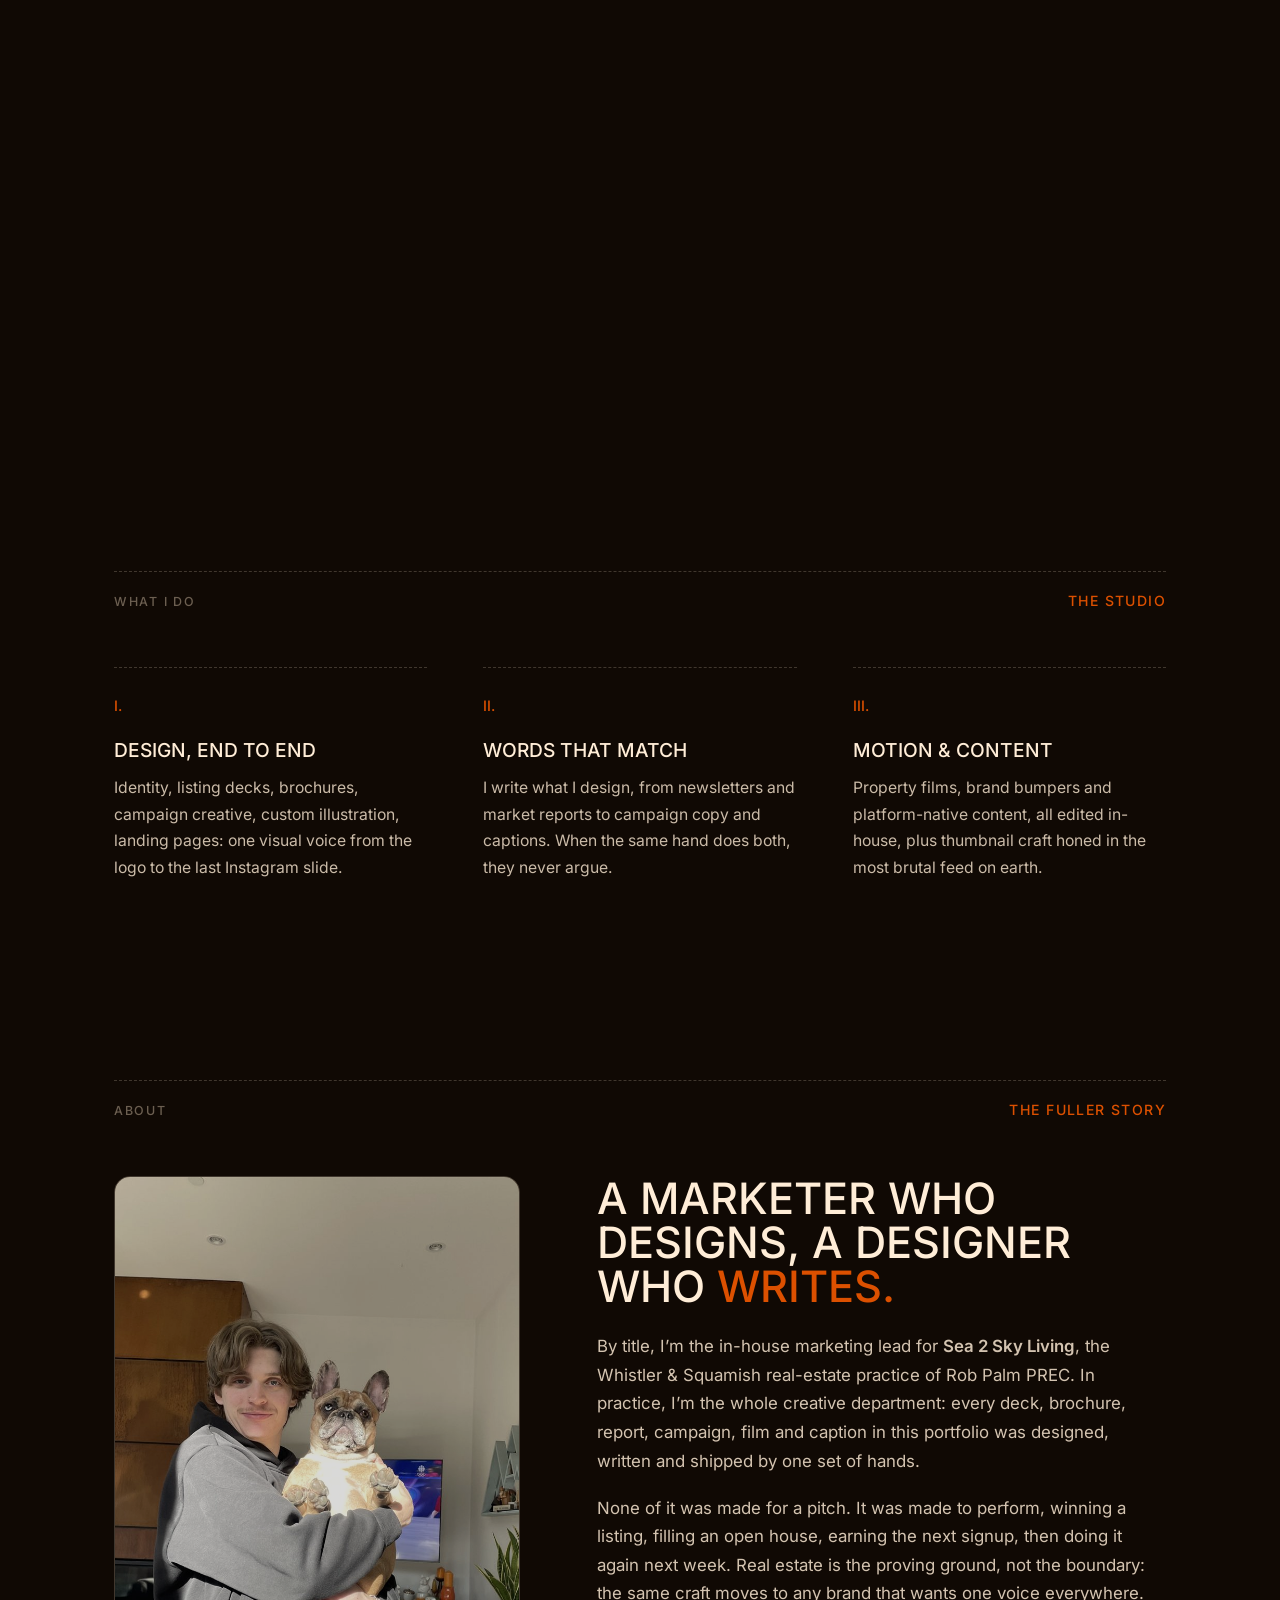
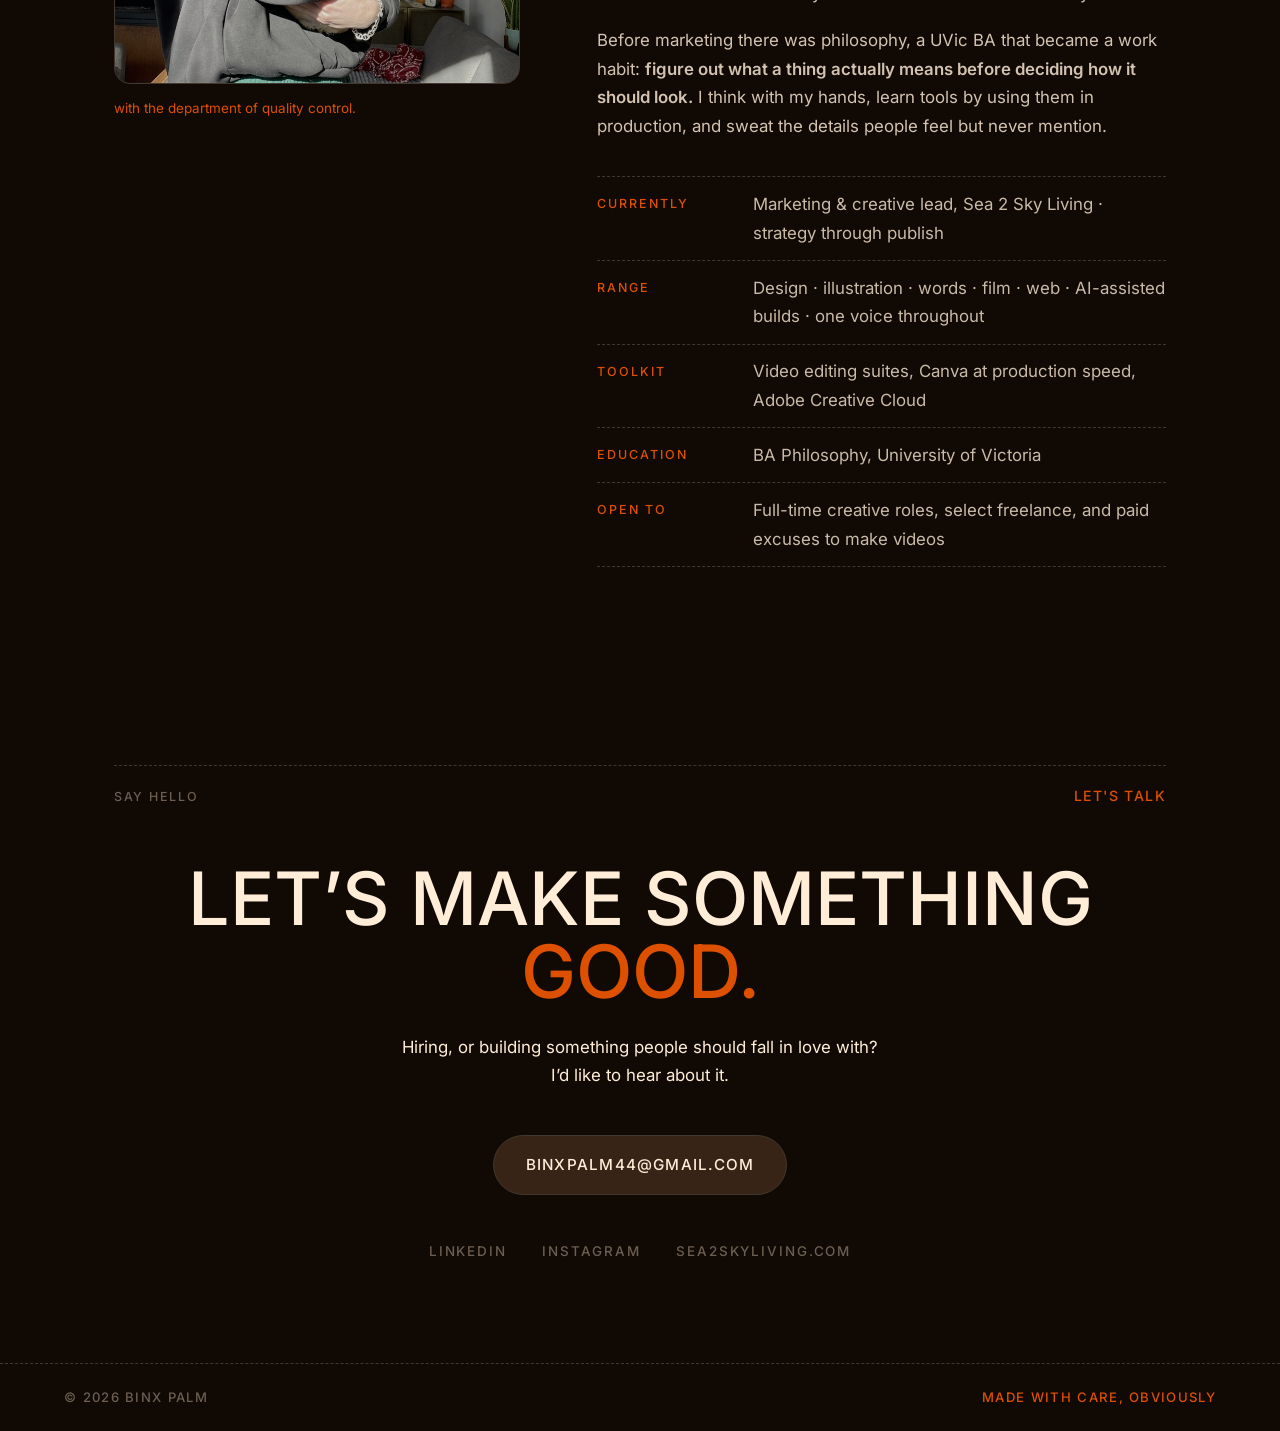
==== commit 1b11a24e: "Rename Annex to Arcade "Annex" was a generic side-room metaphor that didn't say what's inside (gamin" ====
--- a/index.html
+++ b/index.html
@@ -25,7 +25,7 @@
         <li><a href="reading.html">Print</a></li>
         <li><a href="campaigns.html">Socials</a></li>
         <li><a href="web.html">Web</a></li>
-        <li><a href="annex.html">Annex</a></li>
+        <li><a href="annex.html">Arcade</a></li>
         <li><a href="sketchbook.html">Sketchbook</a></li>
       </ul>
     </li>
@@ -156,7 +156,7 @@
         </article>
 
         <article class="work-panel">
-          <a class="work-panel-figure" href="annex.html" data-cursor="enter" aria-label="Enter the Annex">
+          <a class="work-panel-figure" href="annex.html" data-cursor="enter" aria-label="Enter the Arcade">
             <div class="work-panel-mini" style="grid-template-columns: 1fr 1fr 1fr;">
               <div class="frame" style="aspect-ratio: 1.778;"><img src="assets/img/annex/thumb-paradox-unstoppable.jpg" alt="YouTube thumbnail: The Unstoppable Paradox, a Deadlock character in a trench coat against a dark city" loading="lazy"></div>
               <div class="frame" style="aspect-ratio: 1.778;"><img src="assets/img/annex/thumb-mirage.jpg" alt="YouTube thumbnail: Is Mirage the Ultimate Tank, mustachioed character with pistol and item icons" loading="lazy"></div>
@@ -164,7 +164,7 @@
             </div>
           </a>
           <div class="work-panel-copy">
-            <span class="reveal-kicker">Wing V · Annex</span>
+            <span class="reveal-kicker">Wing V · Arcade</span>
             <h2 class="reveal-heading">The passion wing.</h2>
             <p class="voice">A channel motion identity and thumbnail craft from the video-game lane, kept sharp because I love it.</p>
             <span class="reveal-count" data-count="5"><b>0</b> pieces</span>
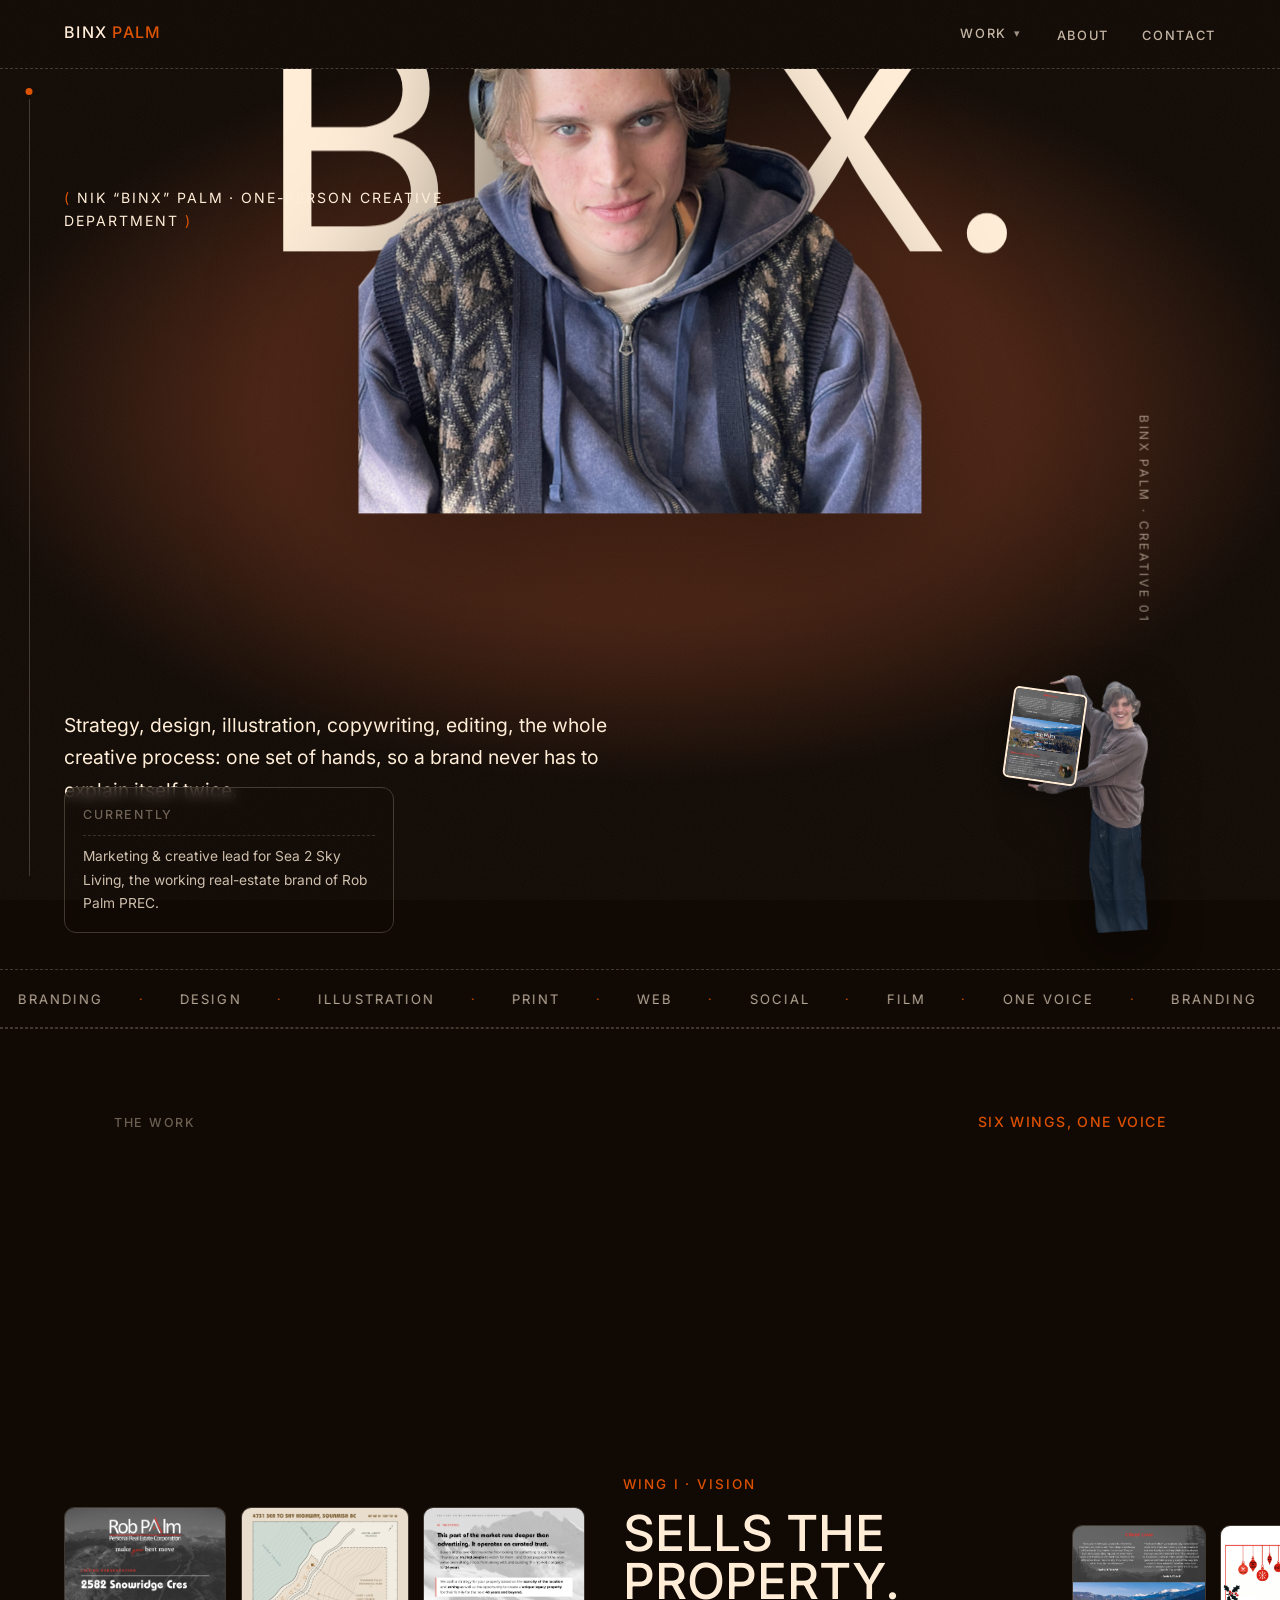
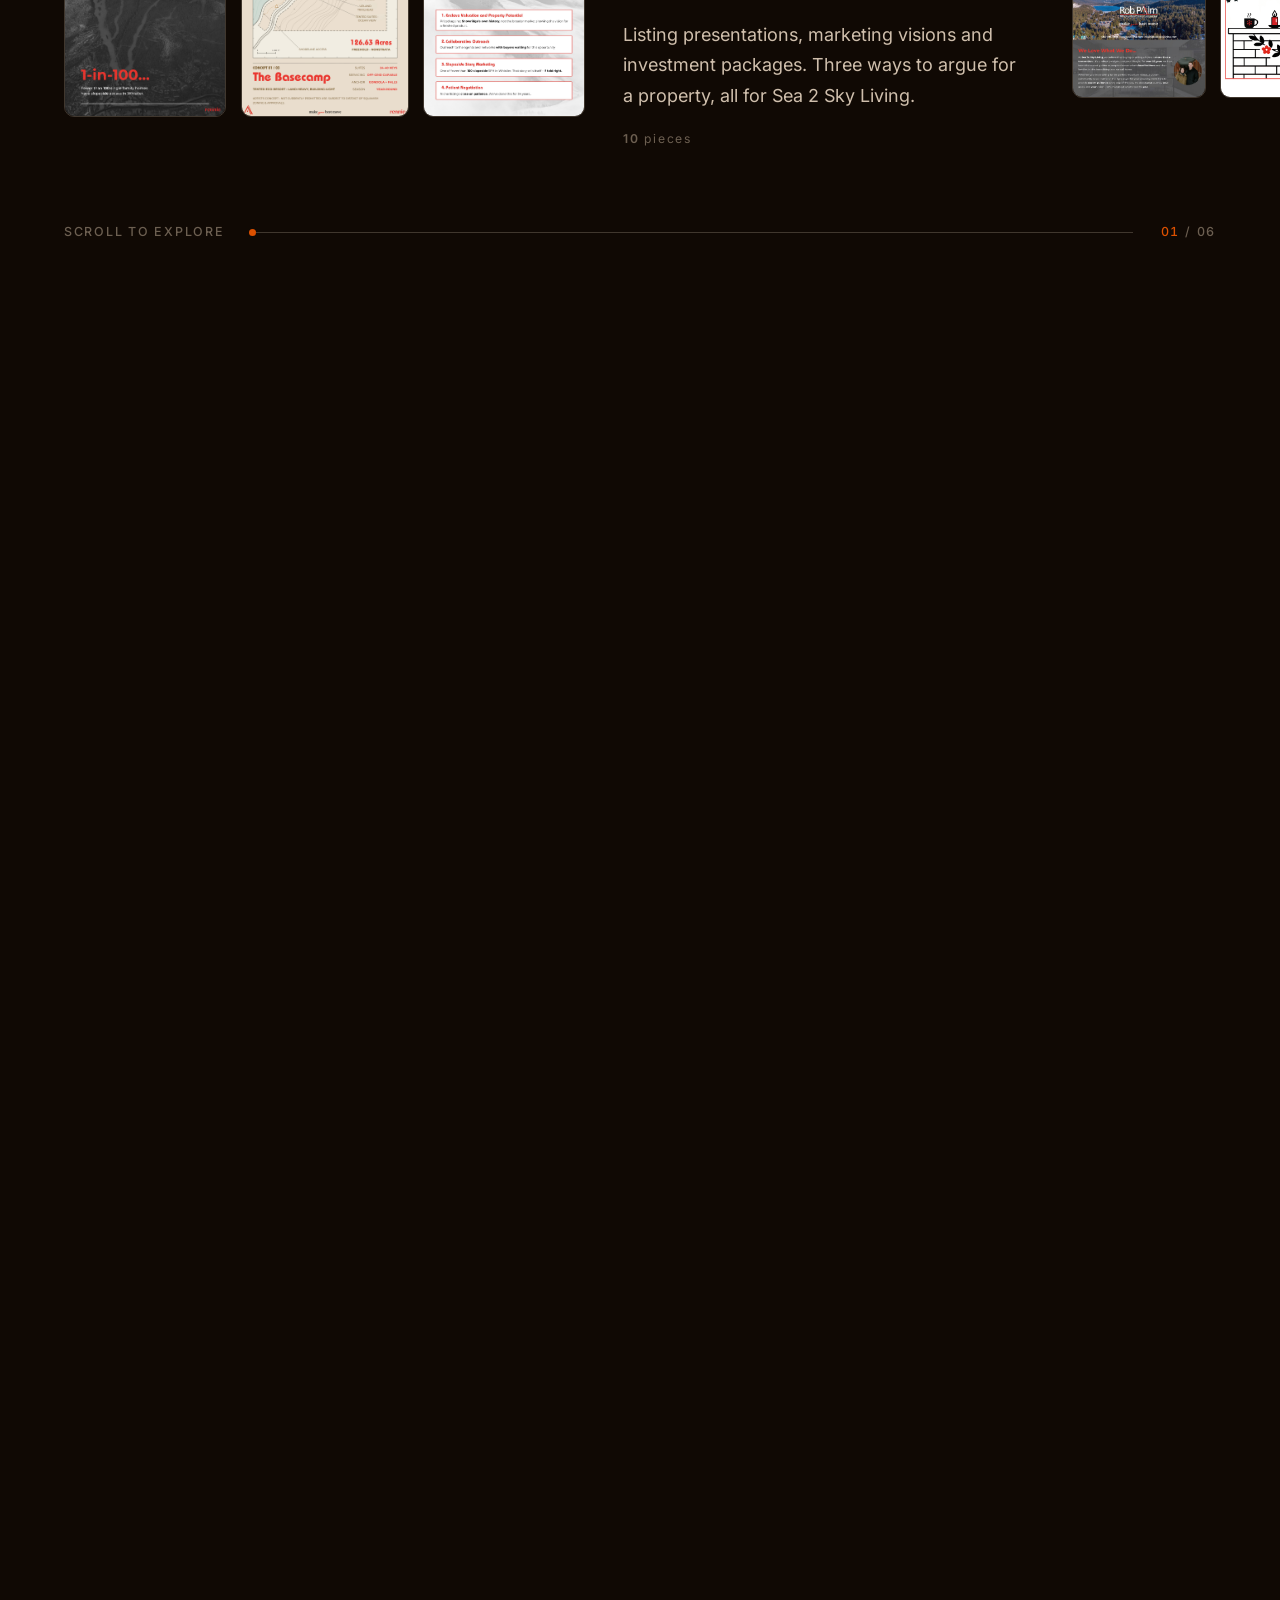
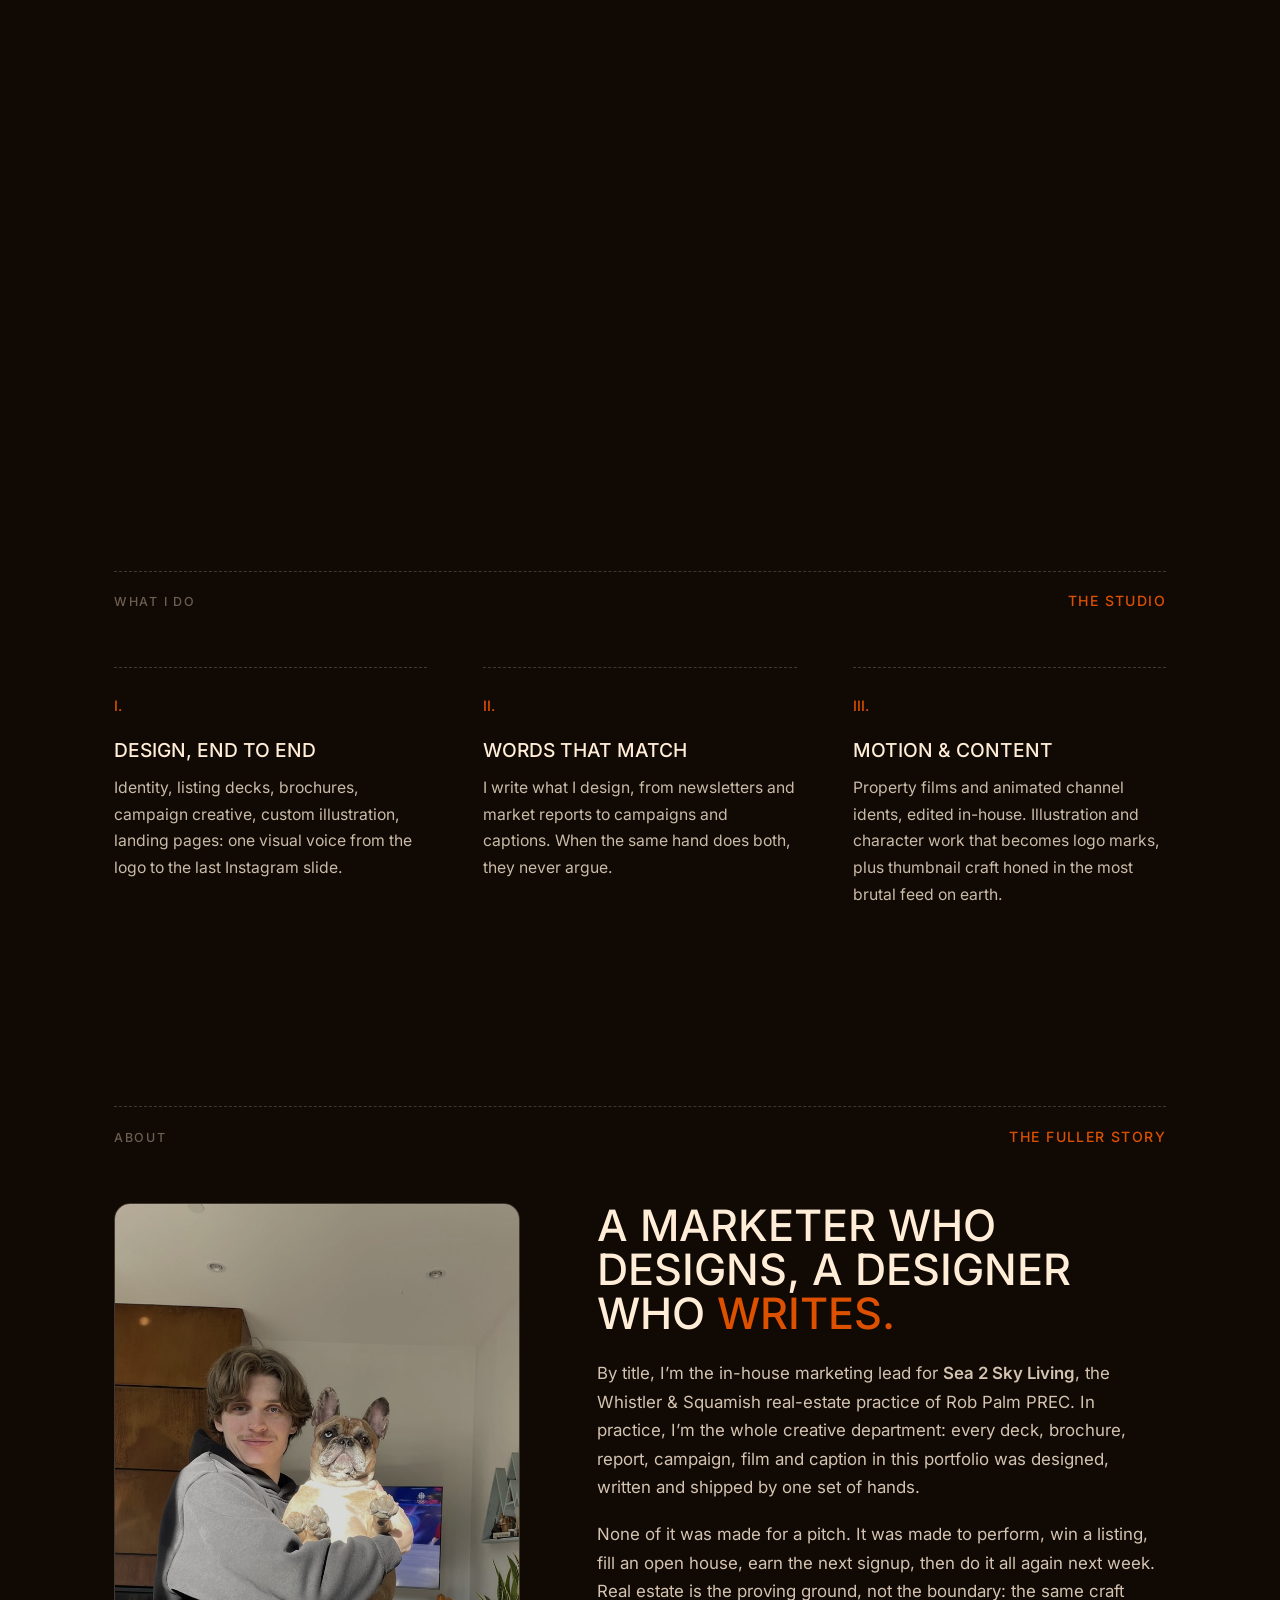
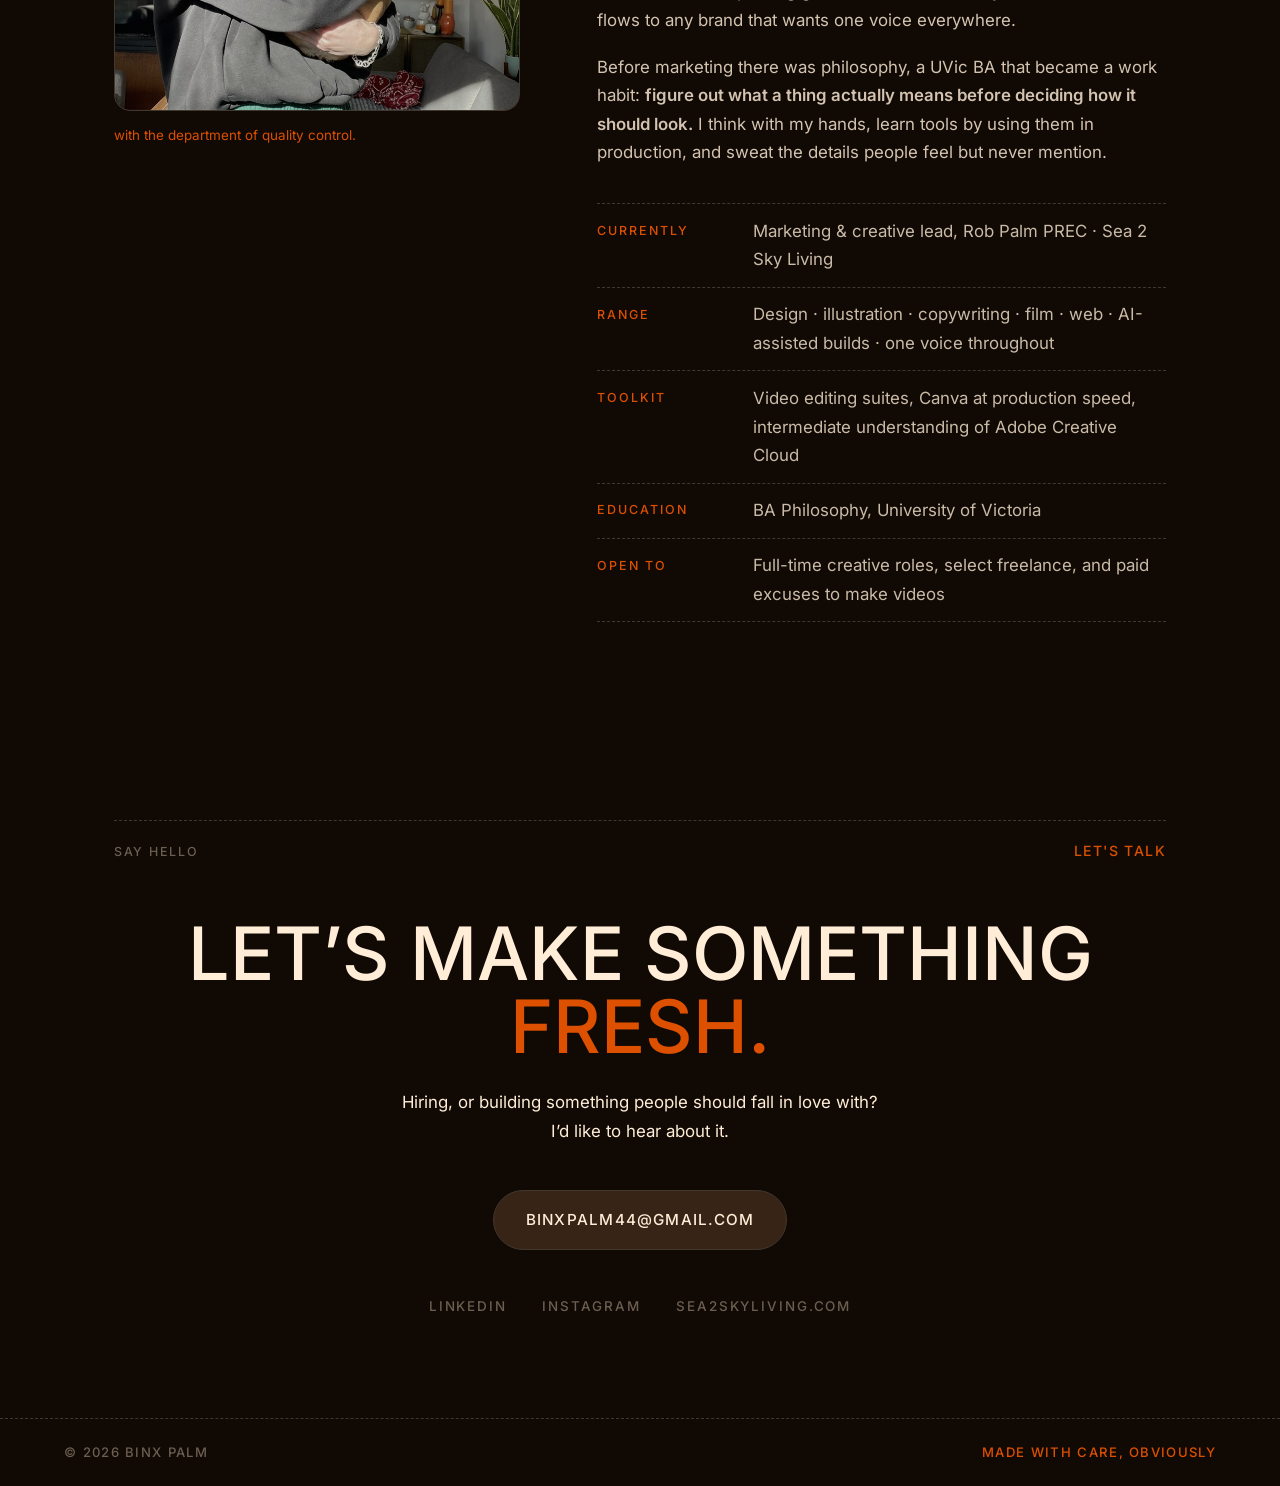
==== commit a4c8c6b6: "Foyer copy revisions and Web panel alignment fix - Hero intro adds editing/"the whole creative proce" ====
--- a/index.html
+++ b/index.html
@@ -48,12 +48,12 @@
   <img class="hero-cutout hero-fade" data-parallax="0.55" src="assets/img/me/binx-headphones-cutout.png" alt="Binx, cut out with a transparent background, wearing headphones, looking up and to the side, breaking through his own name">
 
   <div class="hero-foot">
-    <p class="hero-intro voice rv d3">Strategy, design, illustration, copywriting, film: one set of hands, so a brand never has to explain itself twice.</p>
+    <p class="hero-intro voice rv d3">Strategy, design, illustration, copywriting, editing, the whole creative process: one set of hands, so a brand never has to explain itself twice.</p>
   </div>
 
   <div class="hero-card rv d3">
     <span class="label">Currently</span>
-    <p class="voice">Marketing &amp; creative lead for Sea 2 Sky Living, a working real-estate brand.</p>
+    <p class="voice">Marketing &amp; creative lead for Sea 2 Sky Living, the working real-estate brand of Rob Palm PREC.</p>
   </div>
 
   <div class="work-intro-figure-wrap">
@@ -214,12 +214,12 @@
       <div class="service rv d2">
         <span class="num serif">ii.</span>
         <h3 class="serif">Words that match</h3>
-        <p>I write what I design, from newsletters and market reports to campaign copy and captions. When the same hand does both, they never argue.</p>
+        <p>I write what I design, from newsletters and market reports to campaigns and captions. When the same hand does both, they never argue.</p>
       </div>
       <div class="service rv d3">
         <span class="num serif">iii.</span>
         <h3 class="serif">Motion &amp; content</h3>
-        <p>Property films, brand bumpers and platform-native content, all edited in-house, plus thumbnail craft honed in the most brutal feed on earth.</p>
+        <p>Property films and animated channel idents, edited in-house. Illustration and character work that becomes logo marks, plus thumbnail craft honed in the most brutal feed on earth.</p>
       </div>
     </div>
   </div>
@@ -242,12 +242,12 @@
       <div class="about-copy rv d2">
         <h2 class="serif">A marketer who designs, a designer who <em class="tilt">writes.</em></h2>
         <p>By title, I’m the in-house marketing lead for <b>Sea 2 Sky Living</b>, the Whistler &amp; Squamish real-estate practice of Rob Palm PREC. In practice, I’m the whole creative department: every deck, brochure, report, campaign, film and caption in this portfolio was designed, written and shipped by one set of hands.</p>
-        <p>None of it was made for a pitch. It was made to perform, winning a listing, filling an open house, earning the next signup, then doing it again next week. Real estate is the proving ground, not the boundary: the same craft moves to any brand that wants one voice everywhere.</p>
+        <p>None of it was made for a pitch. It was made to perform, win a listing, fill an open house, earn the next signup, then do it all again next week. Real estate is the proving ground, not the boundary: the same craft flows to any brand that wants one voice everywhere.</p>
         <p>Before marketing there was philosophy, a UVic BA that became a work habit: <b>figure out what a thing actually means before deciding how it should look.</b> I think with my hands, learn tools by using them in production, and sweat the details people feel but never mention.</p>
         <dl class="now-list">
-          <div><dt>Currently</dt><dd>Marketing &amp; creative lead, Sea 2 Sky Living · strategy through publish</dd></div>
-          <div><dt>Range</dt><dd>Design · illustration · words · film · web · AI-assisted builds · one voice throughout</dd></div>
-          <div><dt>Toolkit</dt><dd>Video editing suites, Canva at production speed, Adobe Creative Cloud</dd></div>
+          <div><dt>Currently</dt><dd>Marketing &amp; creative lead, Rob Palm PREC · Sea 2 Sky Living</dd></div>
+          <div><dt>Range</dt><dd>Design · illustration · copywriting · film · web · AI-assisted builds · one voice throughout</dd></div>
+          <div><dt>Toolkit</dt><dd>Video editing suites, Canva at production speed, intermediate understanding of Adobe Creative Cloud</dd></div>
           <div><dt>Education</dt><dd>BA Philosophy, University of Victoria</dd></div>
           <div><dt>Open to</dt><dd>Full-time creative roles, select freelance, and paid excuses to make videos</dd></div>
         </dl>
@@ -263,7 +263,7 @@
       <span class="label">Say hello</span>
       <span class="room">let's talk</span>
     </div>
-    <h2 class="serif rv">Let’s make something <em class="tilt">good.</em></h2>
+    <h2 class="serif rv">Let’s make something <em class="tilt">fresh.</em></h2>
     <p class="sub voice rv d2">Hiring, or building something people should fall in love with? I’d like to hear about it.</p>
     <a class="btn-primary rv d2" href="mailto:binxpalm44@gmail.com?subject=Something%20good">binxpalm44@gmail.com</a>
     <div class="socials rv d3">
--- a/assets/css/site.css
+++ b/assets/css/site.css
@@ -432,7 +432,7 @@
      its own aspect-ratio (set inline per instance, same as the mini-grid
      tiles) and centered instead, so the box matches the piece. */
   height: clamp(150px, 20vw, 215px);
-  width: auto; margin: 0 auto;
+  width: auto; margin: 0;
 }
 .work-panel-figure img { display: block; width: 100%; height: 100%; object-fit: cover; }
 .work-panel-figure:hover .frame-shell { border-color: var(--clay); }
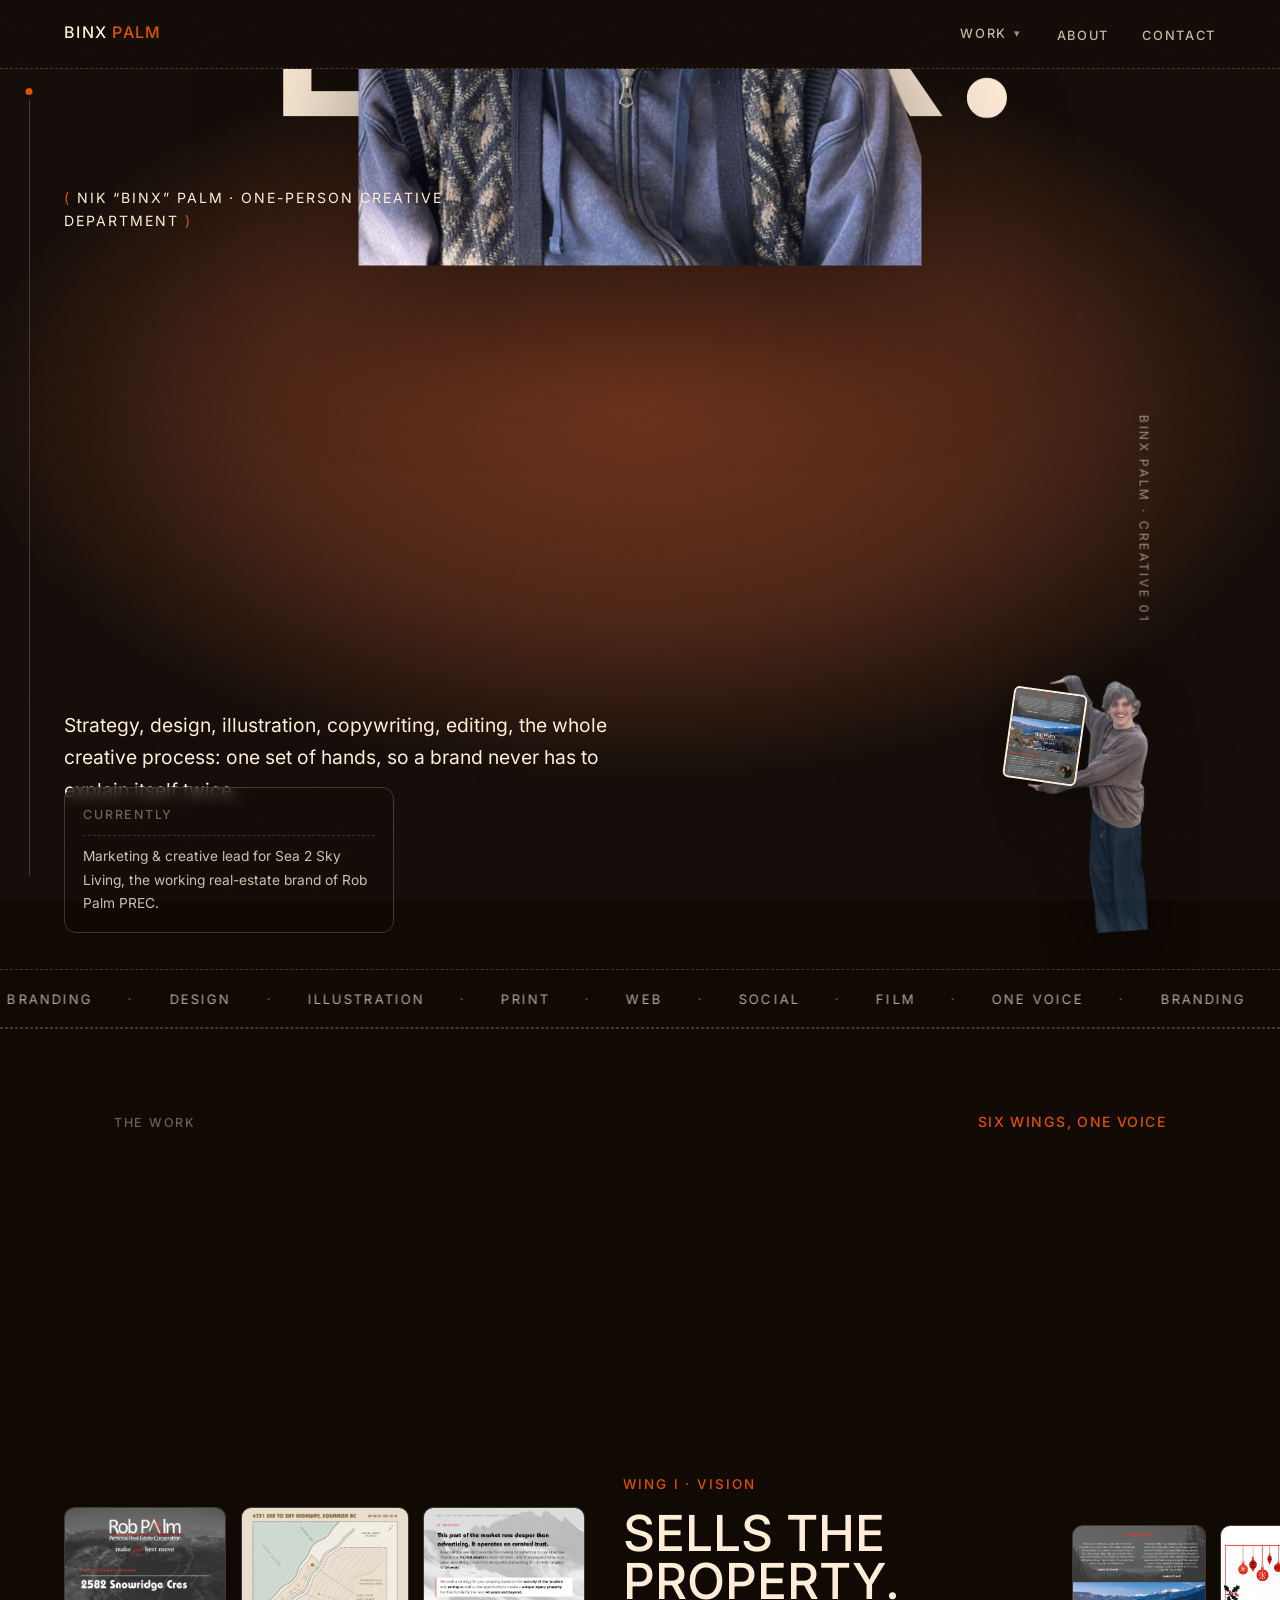
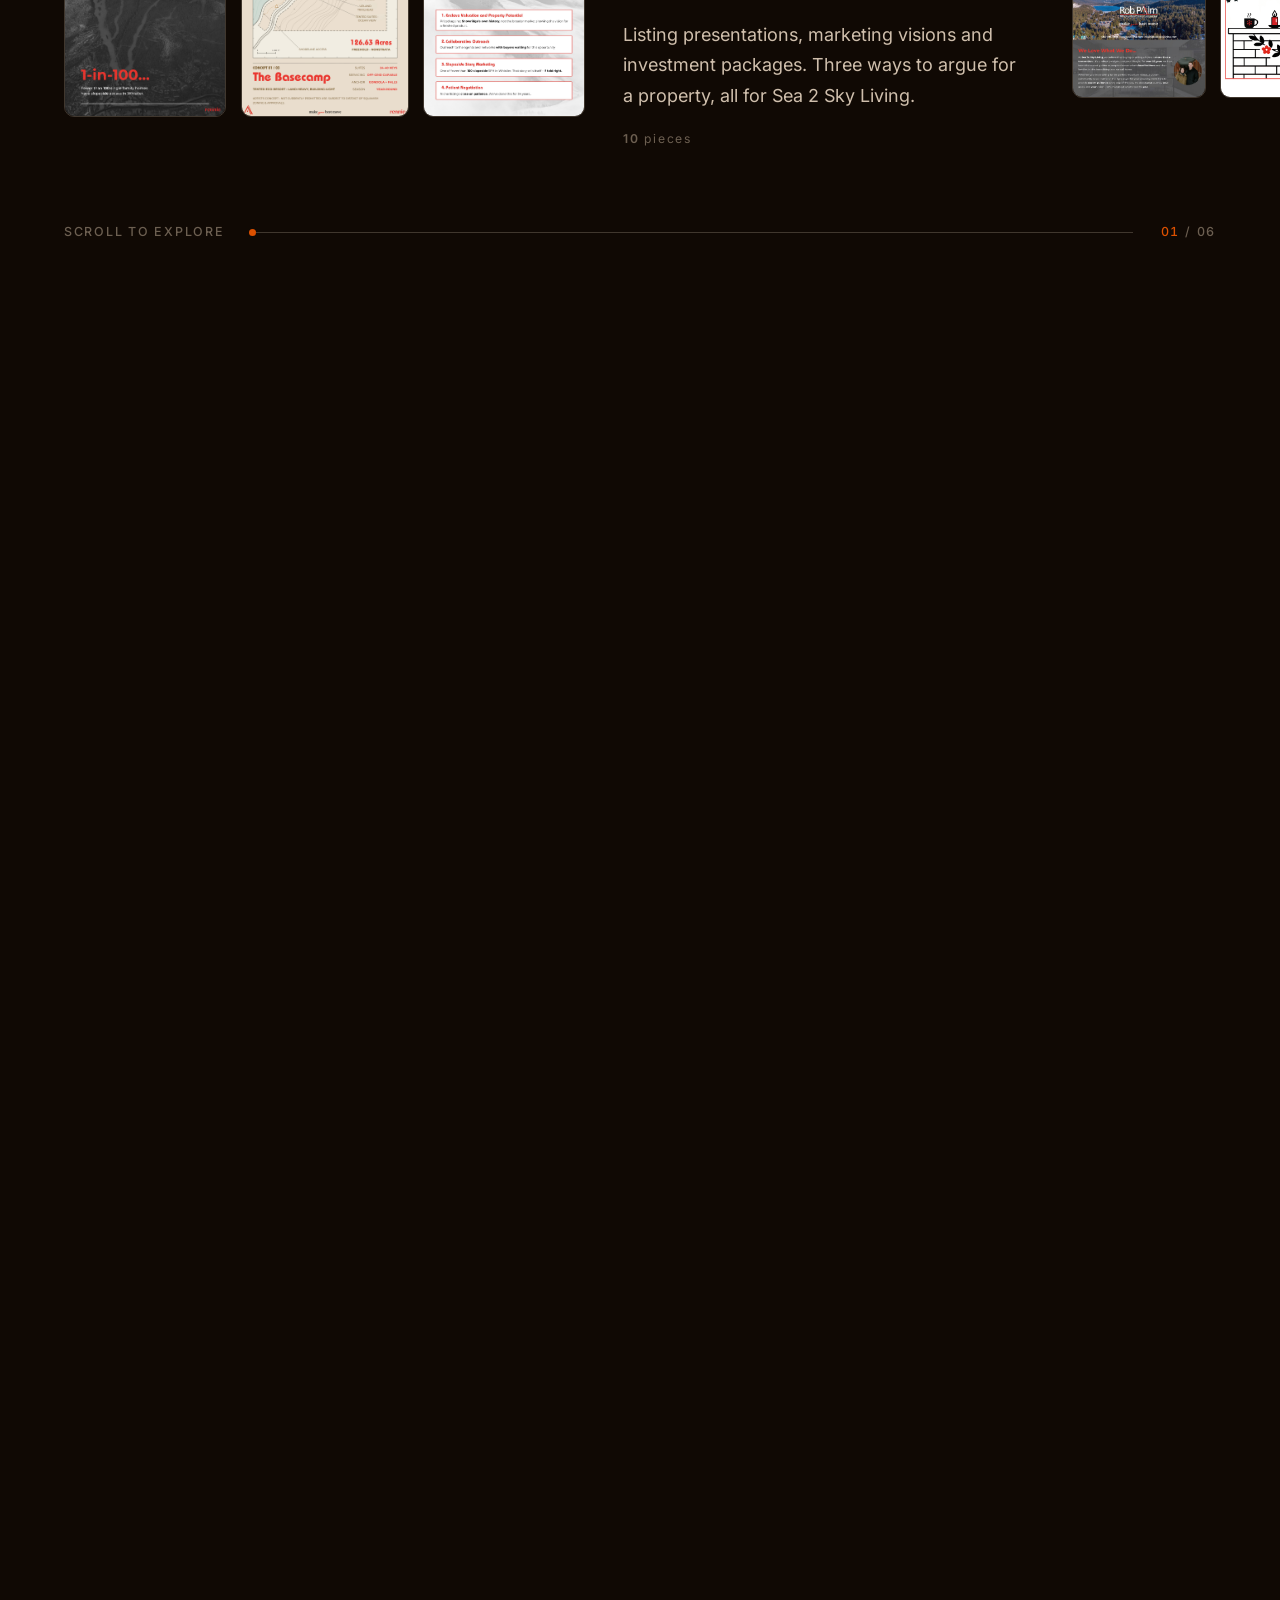
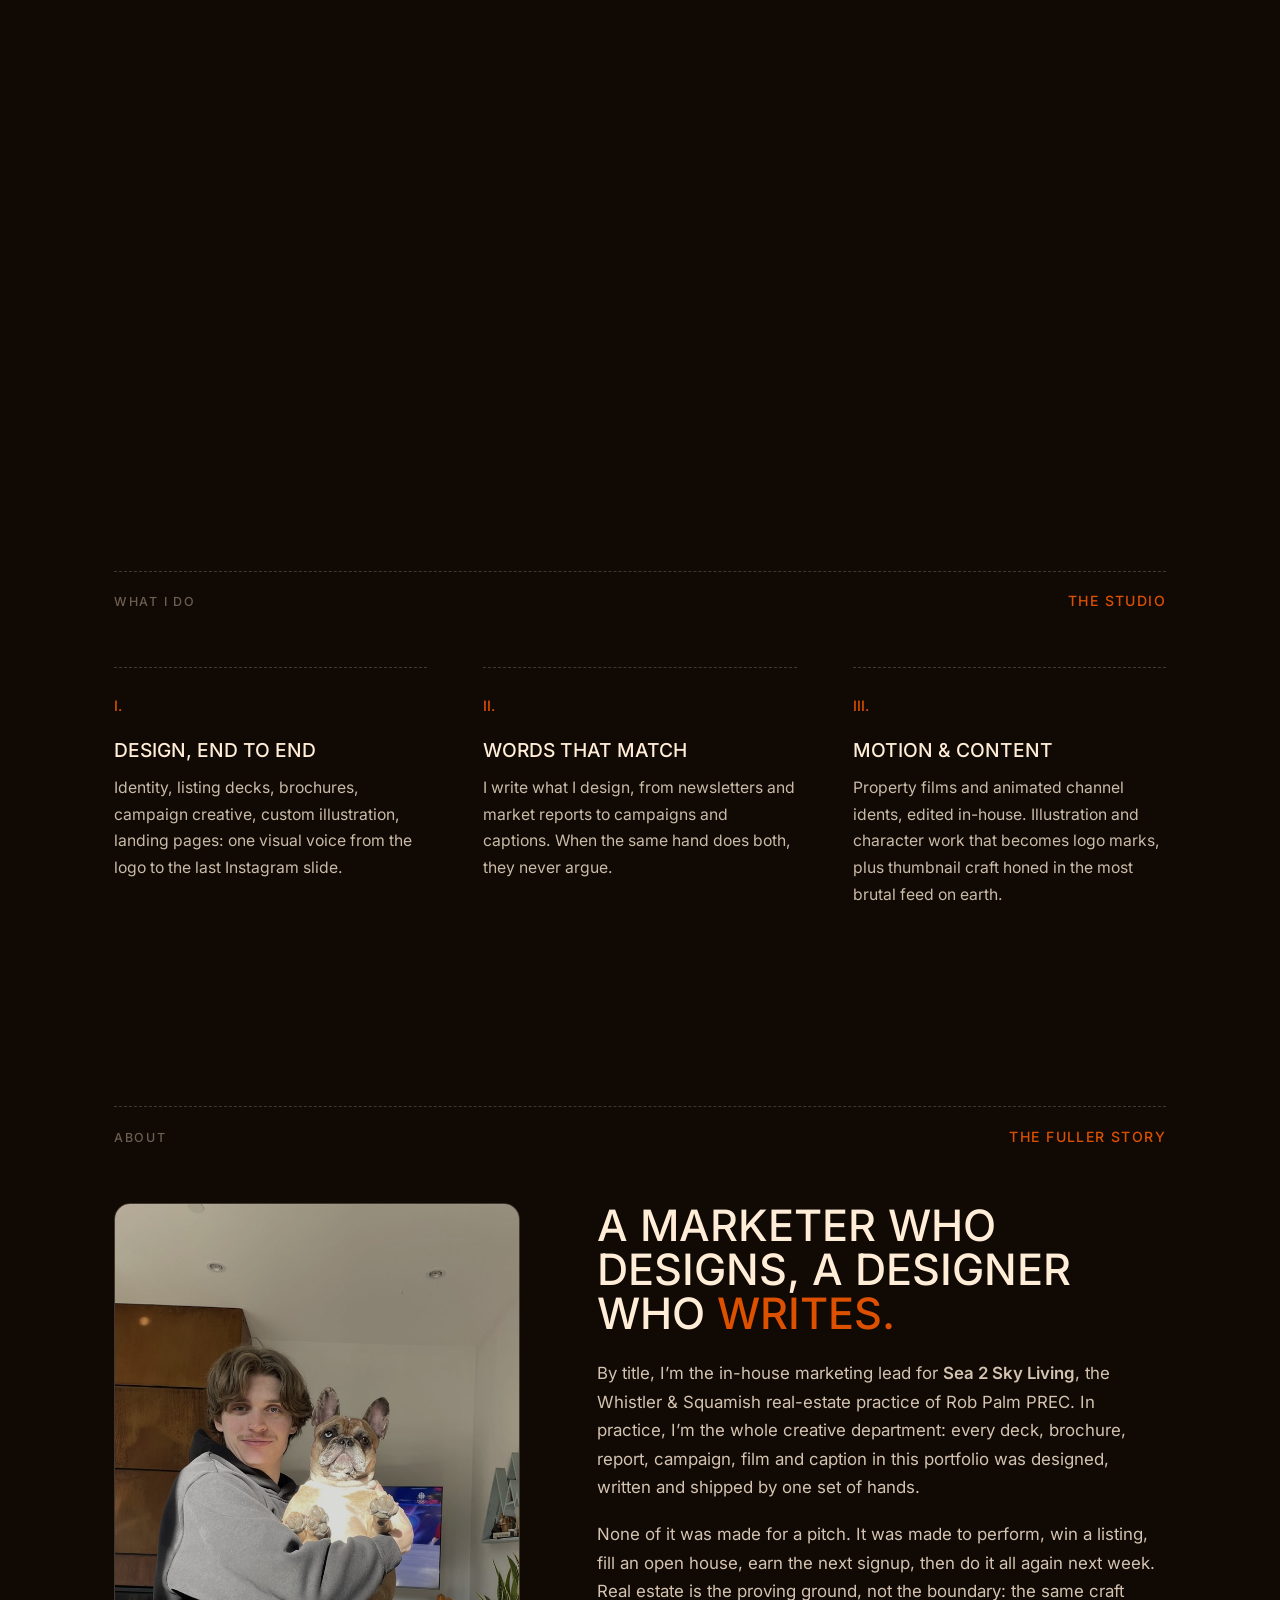
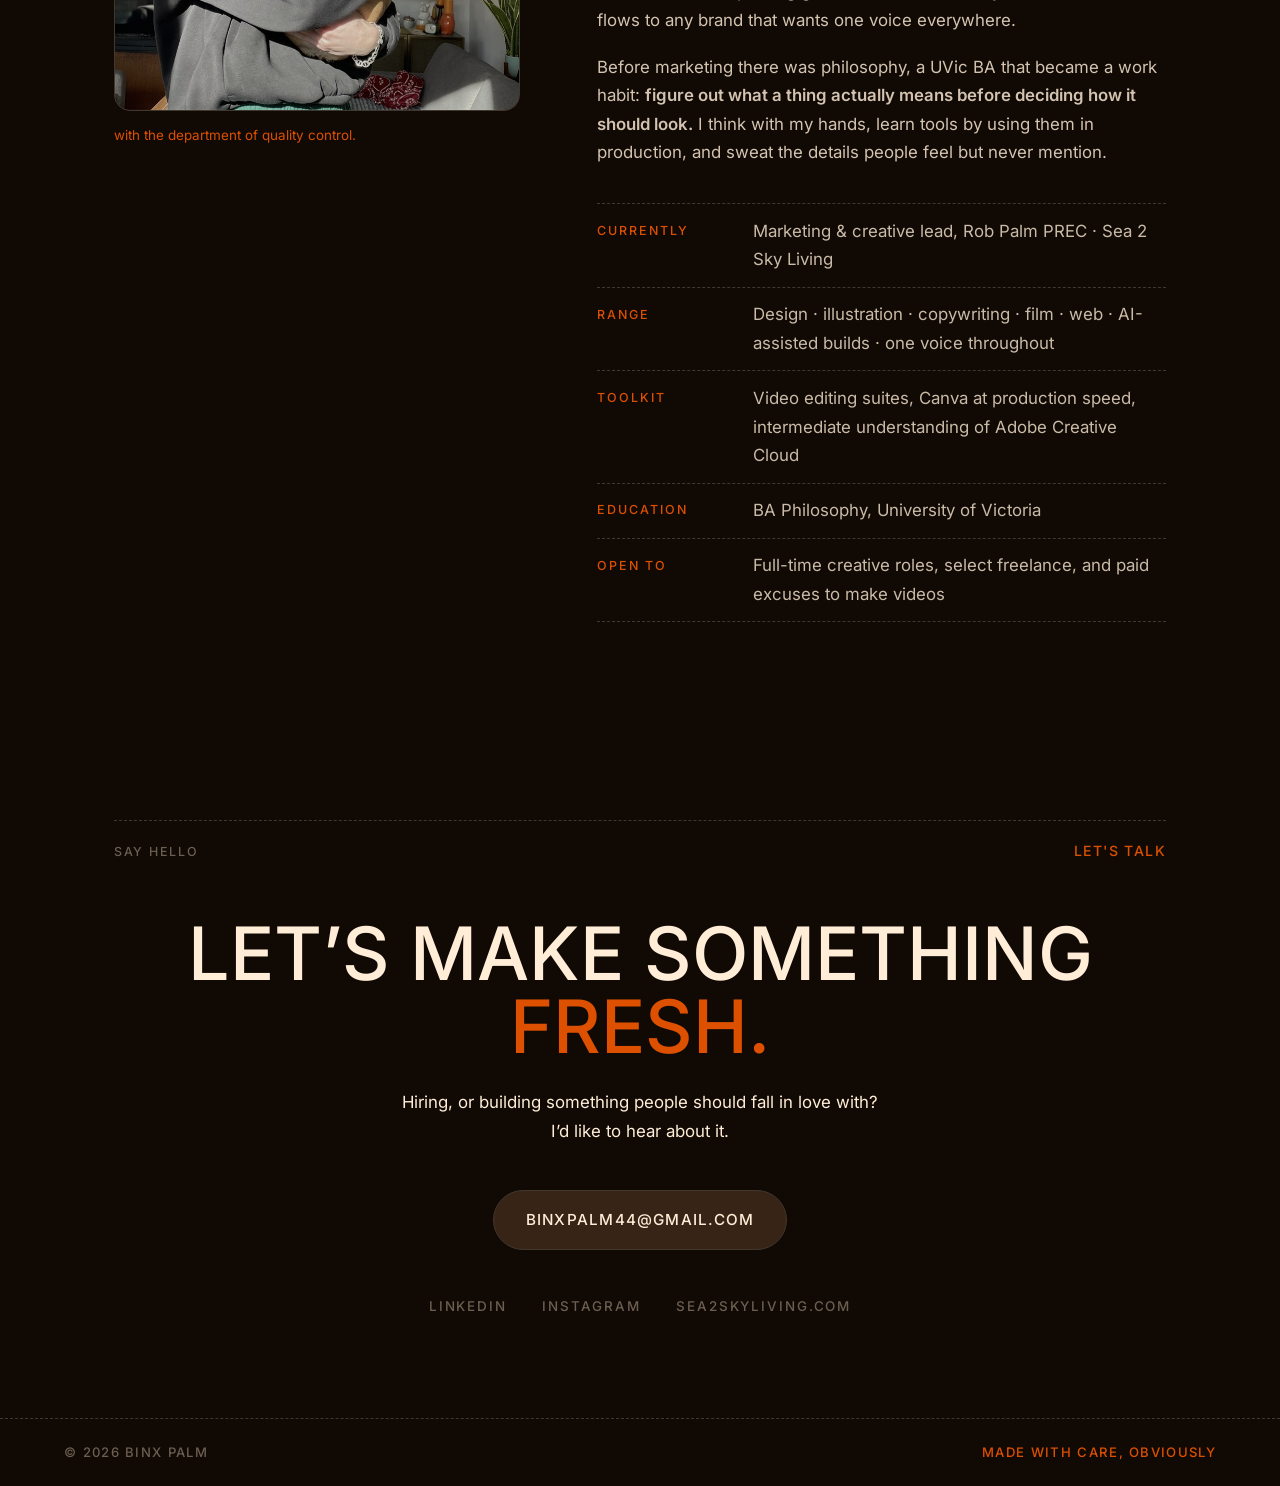
==== commit a31b6e5e: "Wire real LinkedIn and Instagram links into the contact section Also fixed the mailto subject line, " ====
--- a/index.html
+++ b/index.html
@@ -265,11 +265,10 @@
     </div>
     <h2 class="serif rv">Let’s make something <em class="tilt">fresh.</em></h2>
     <p class="sub voice rv d2">Hiring, or building something people should fall in love with? I’d like to hear about it.</p>
-    <a class="btn-primary rv d2" href="mailto:binxpalm44@gmail.com?subject=Something%20good">binxpalm44@gmail.com</a>
+    <a class="btn-primary rv d2" href="mailto:binxpalm44@gmail.com?subject=Something%20fresh">binxpalm44@gmail.com</a>
     <div class="socials rv d3">
-      <!-- SWAP ZONE: real profile URLs -->
-      <a href="#">LinkedIn</a>
-      <a href="#">Instagram</a>
+      <a href="https://www.linkedin.com/in/binxpalm/" target="_blank" rel="noopener">LinkedIn</a>
+      <a href="https://www.instagram.com/robpalmsea2sky" target="_blank" rel="noopener">Instagram</a>
       <a href="https://www.sea2skyliving.com" target="_blank" rel="noopener">sea2skyliving.com</a>
     </div>
   </div>
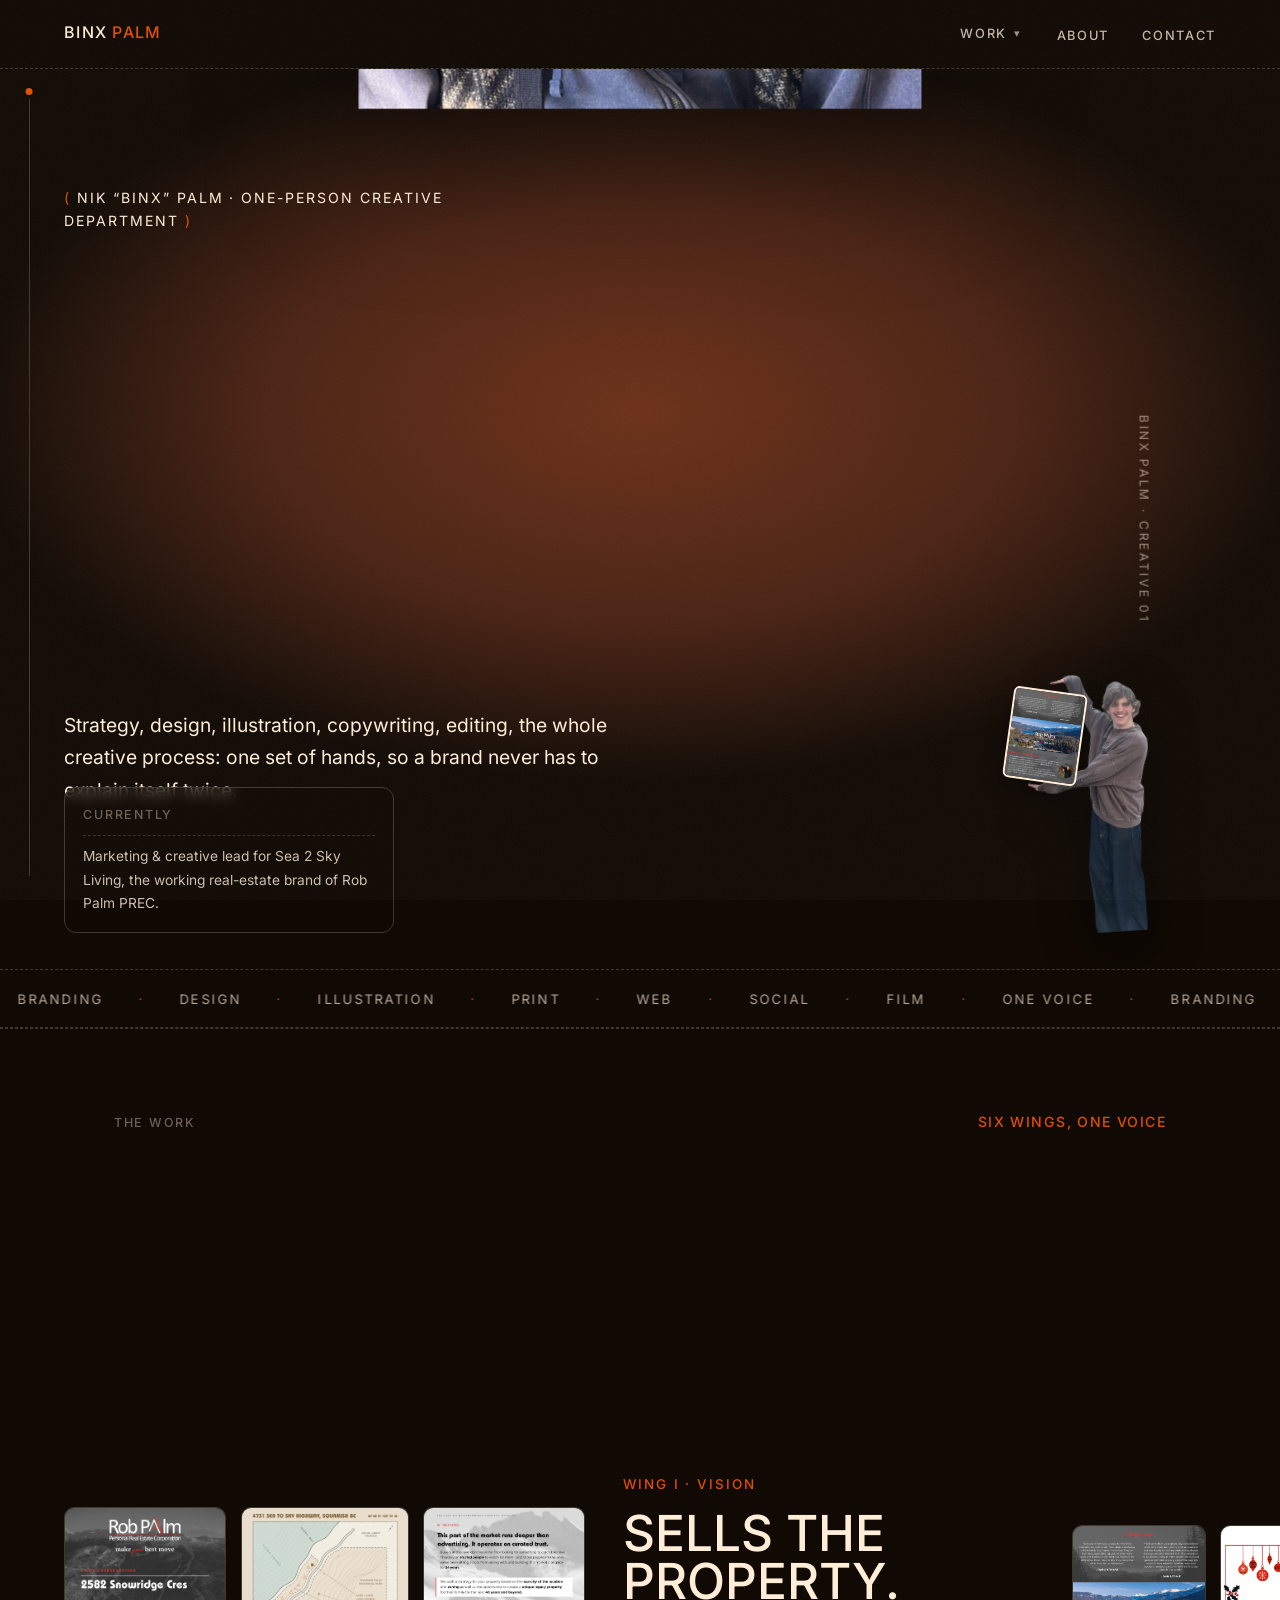
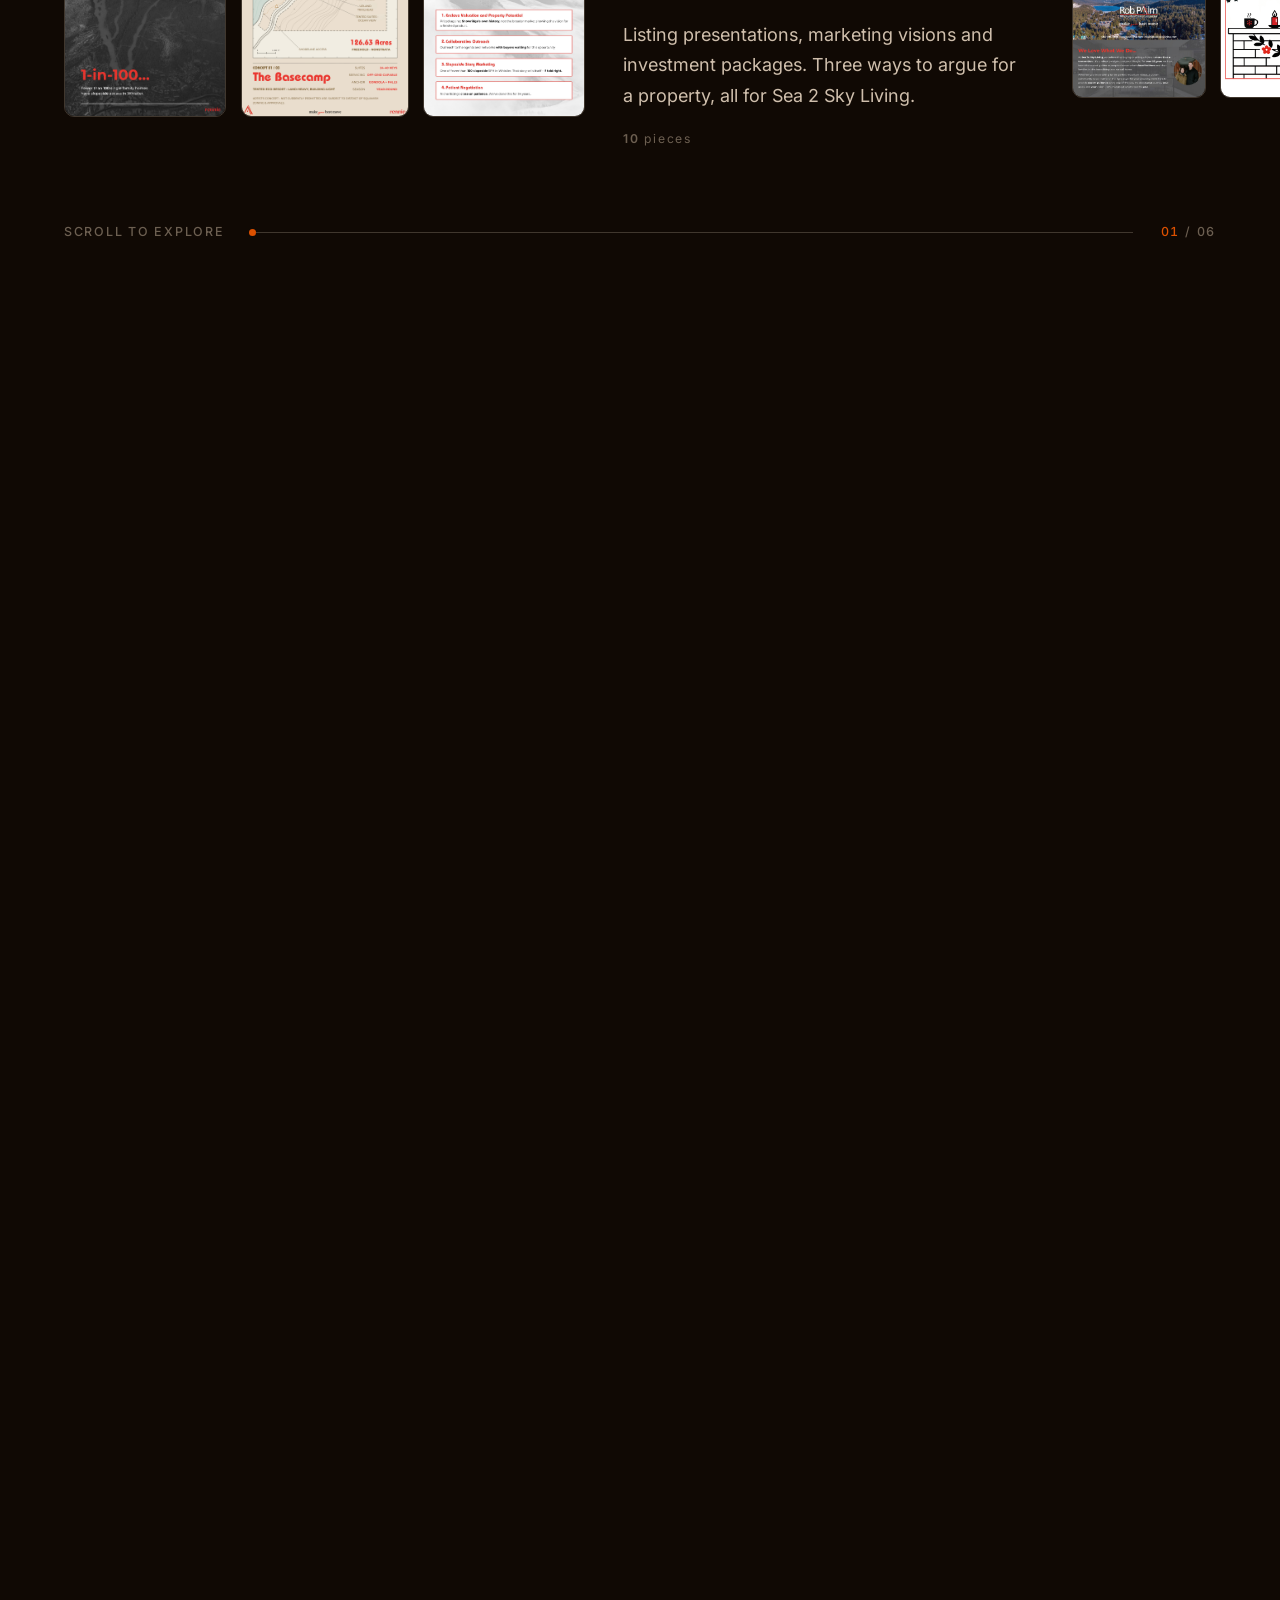
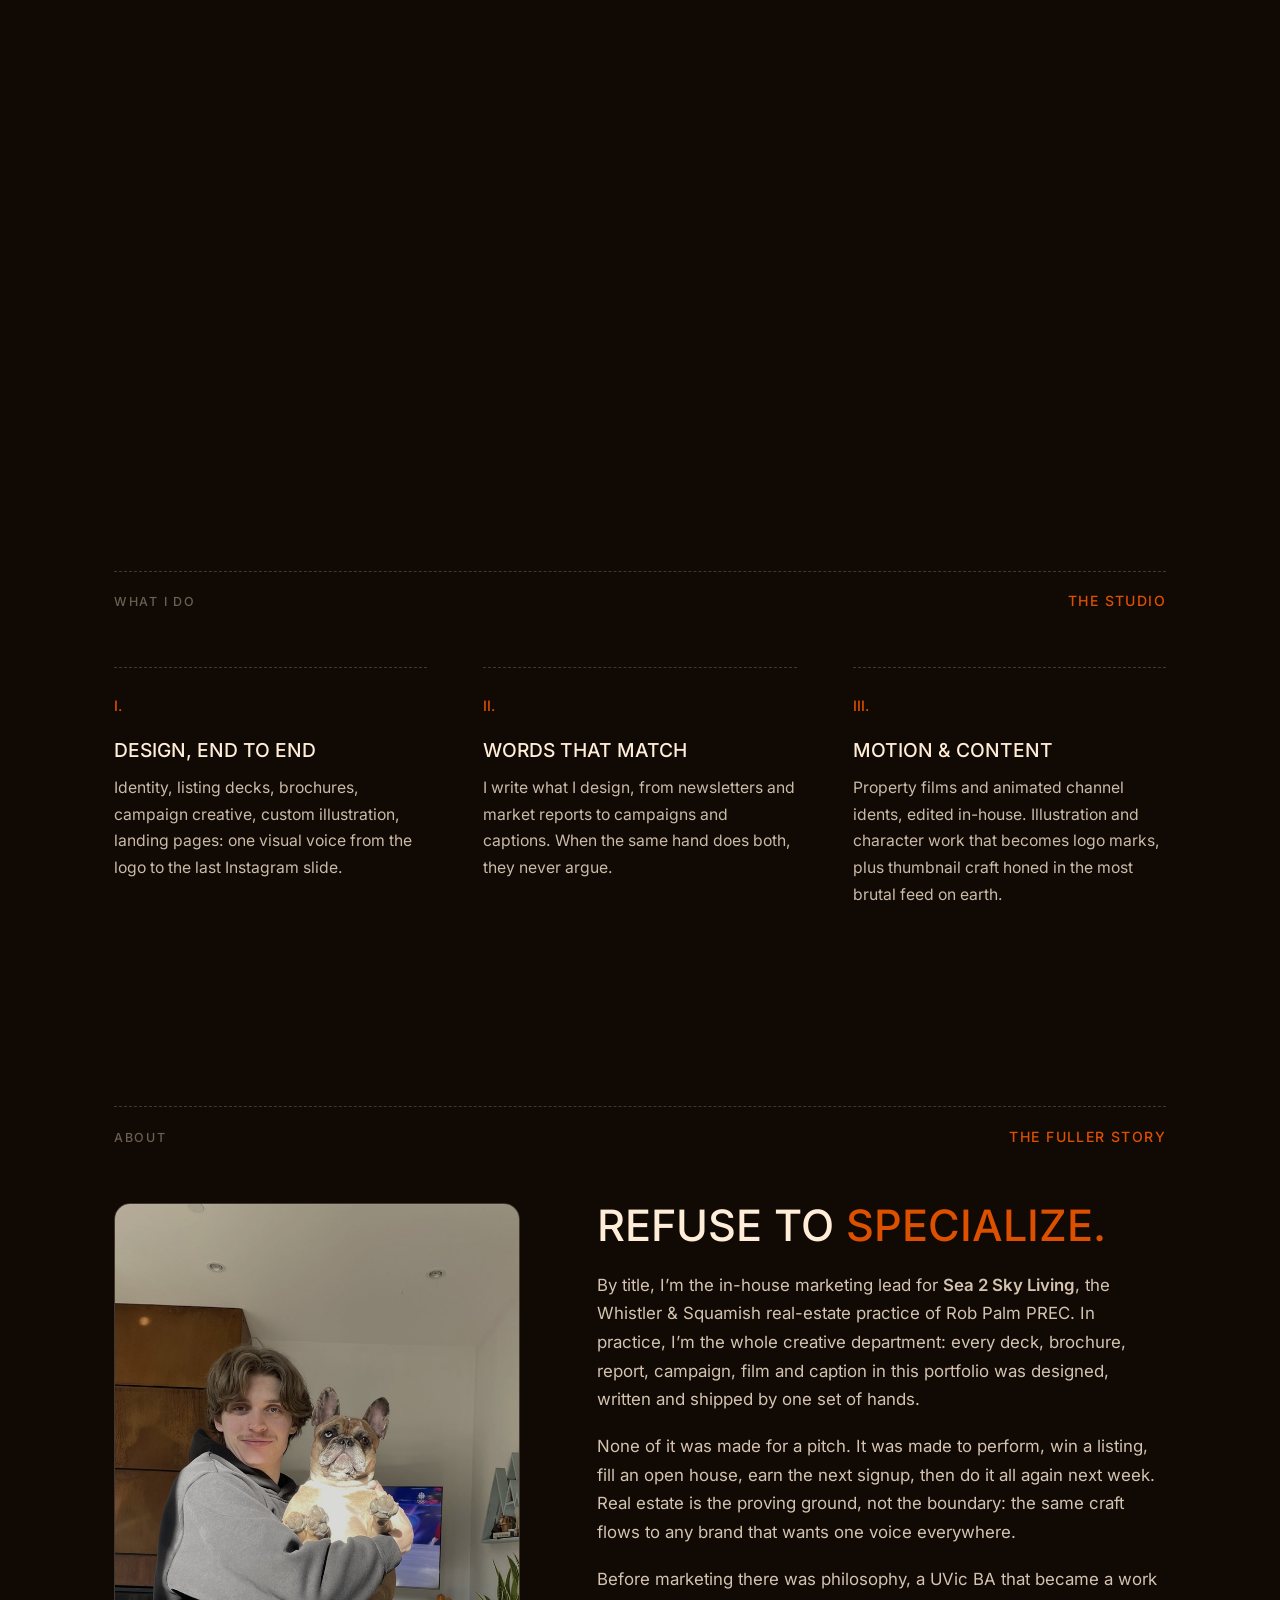
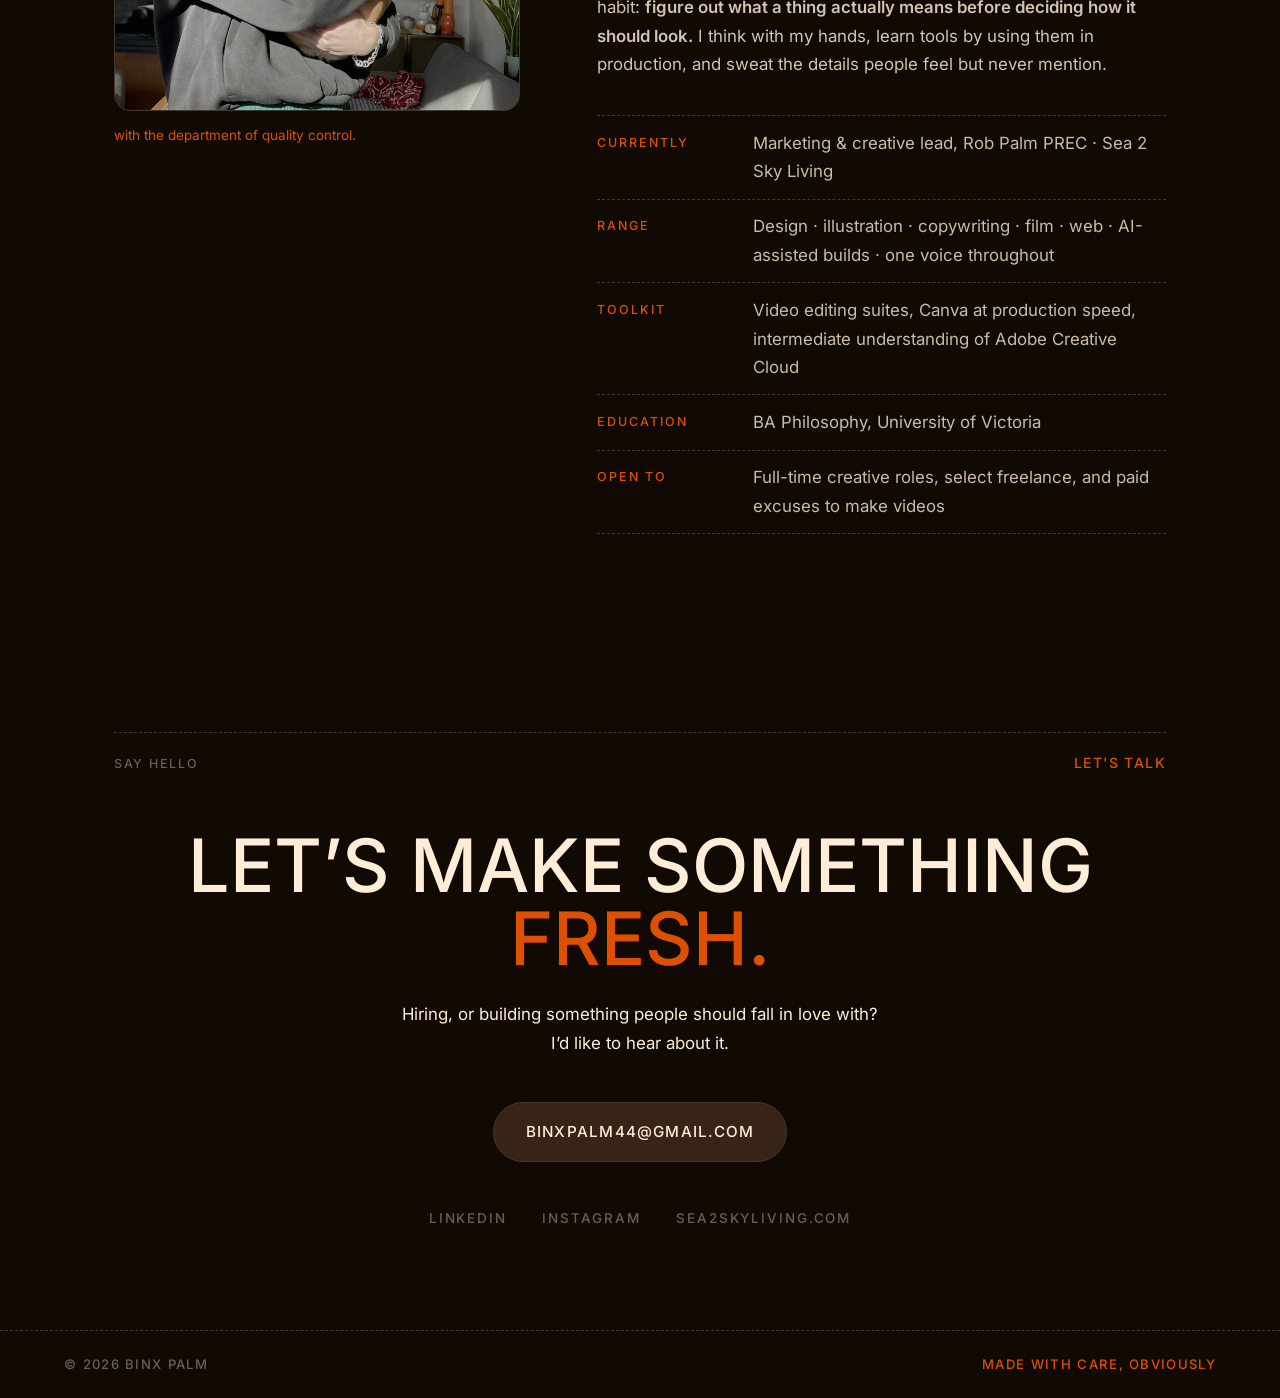
==== commit e4c947b0: "About headline: "A marketer who designs, a designer who writes." -> "Refuse to specialize." Present " ====
--- a/index.html
+++ b/index.html
@@ -240,7 +240,7 @@
         <p class="portrait-cap">with the department of quality control.</p>
       </div>
       <div class="about-copy rv d2">
-        <h2 class="serif">A marketer who designs, a designer who <em class="tilt">writes.</em></h2>
+        <h2 class="serif">Refuse to <em class="tilt">specialize.</em></h2>
         <p>By title, I’m the in-house marketing lead for <b>Sea 2 Sky Living</b>, the Whistler &amp; Squamish real-estate practice of Rob Palm PREC. In practice, I’m the whole creative department: every deck, brochure, report, campaign, film and caption in this portfolio was designed, written and shipped by one set of hands.</p>
         <p>None of it was made for a pitch. It was made to perform, win a listing, fill an open house, earn the next signup, then do it all again next week. Real estate is the proving ground, not the boundary: the same craft flows to any brand that wants one voice everywhere.</p>
         <p>Before marketing there was philosophy, a UVic BA that became a work habit: <b>figure out what a thing actually means before deciding how it should look.</b> I think with my hands, learn tools by using them in production, and sweat the details people feel but never mention.</p>
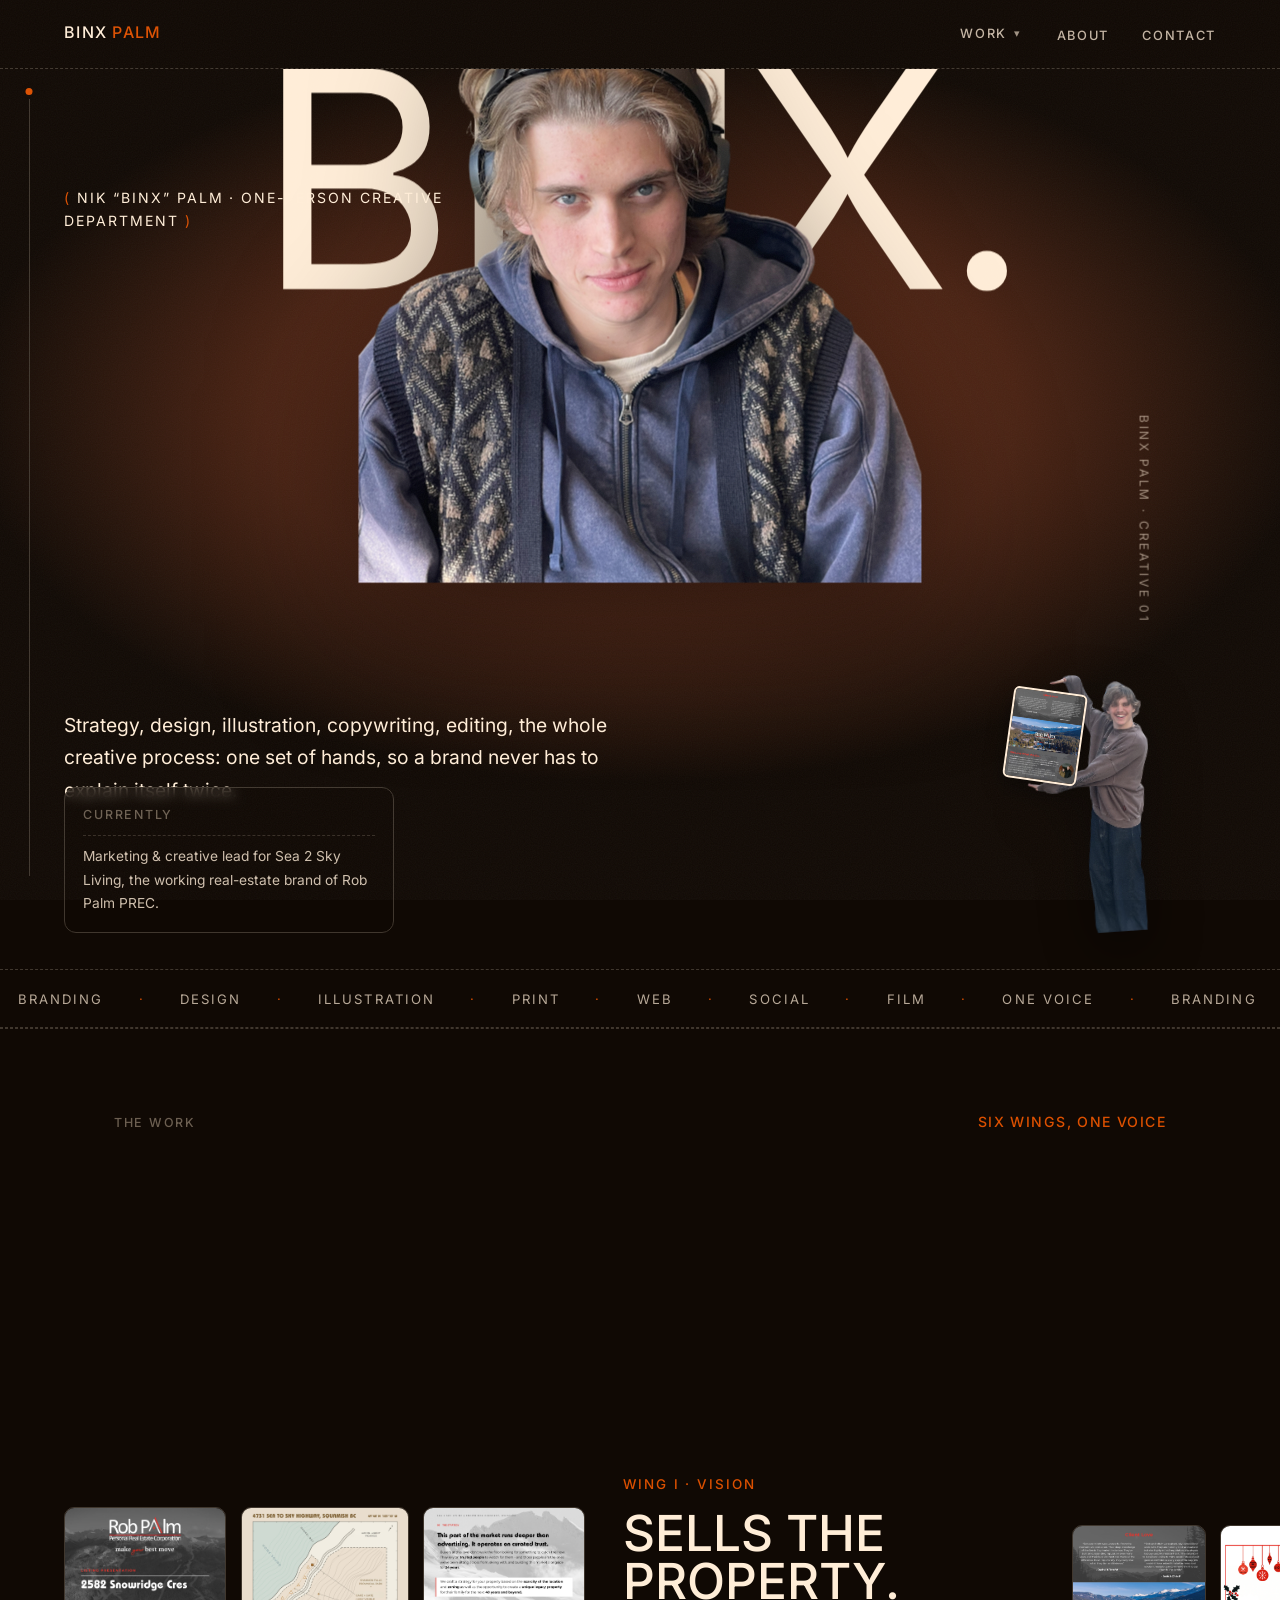
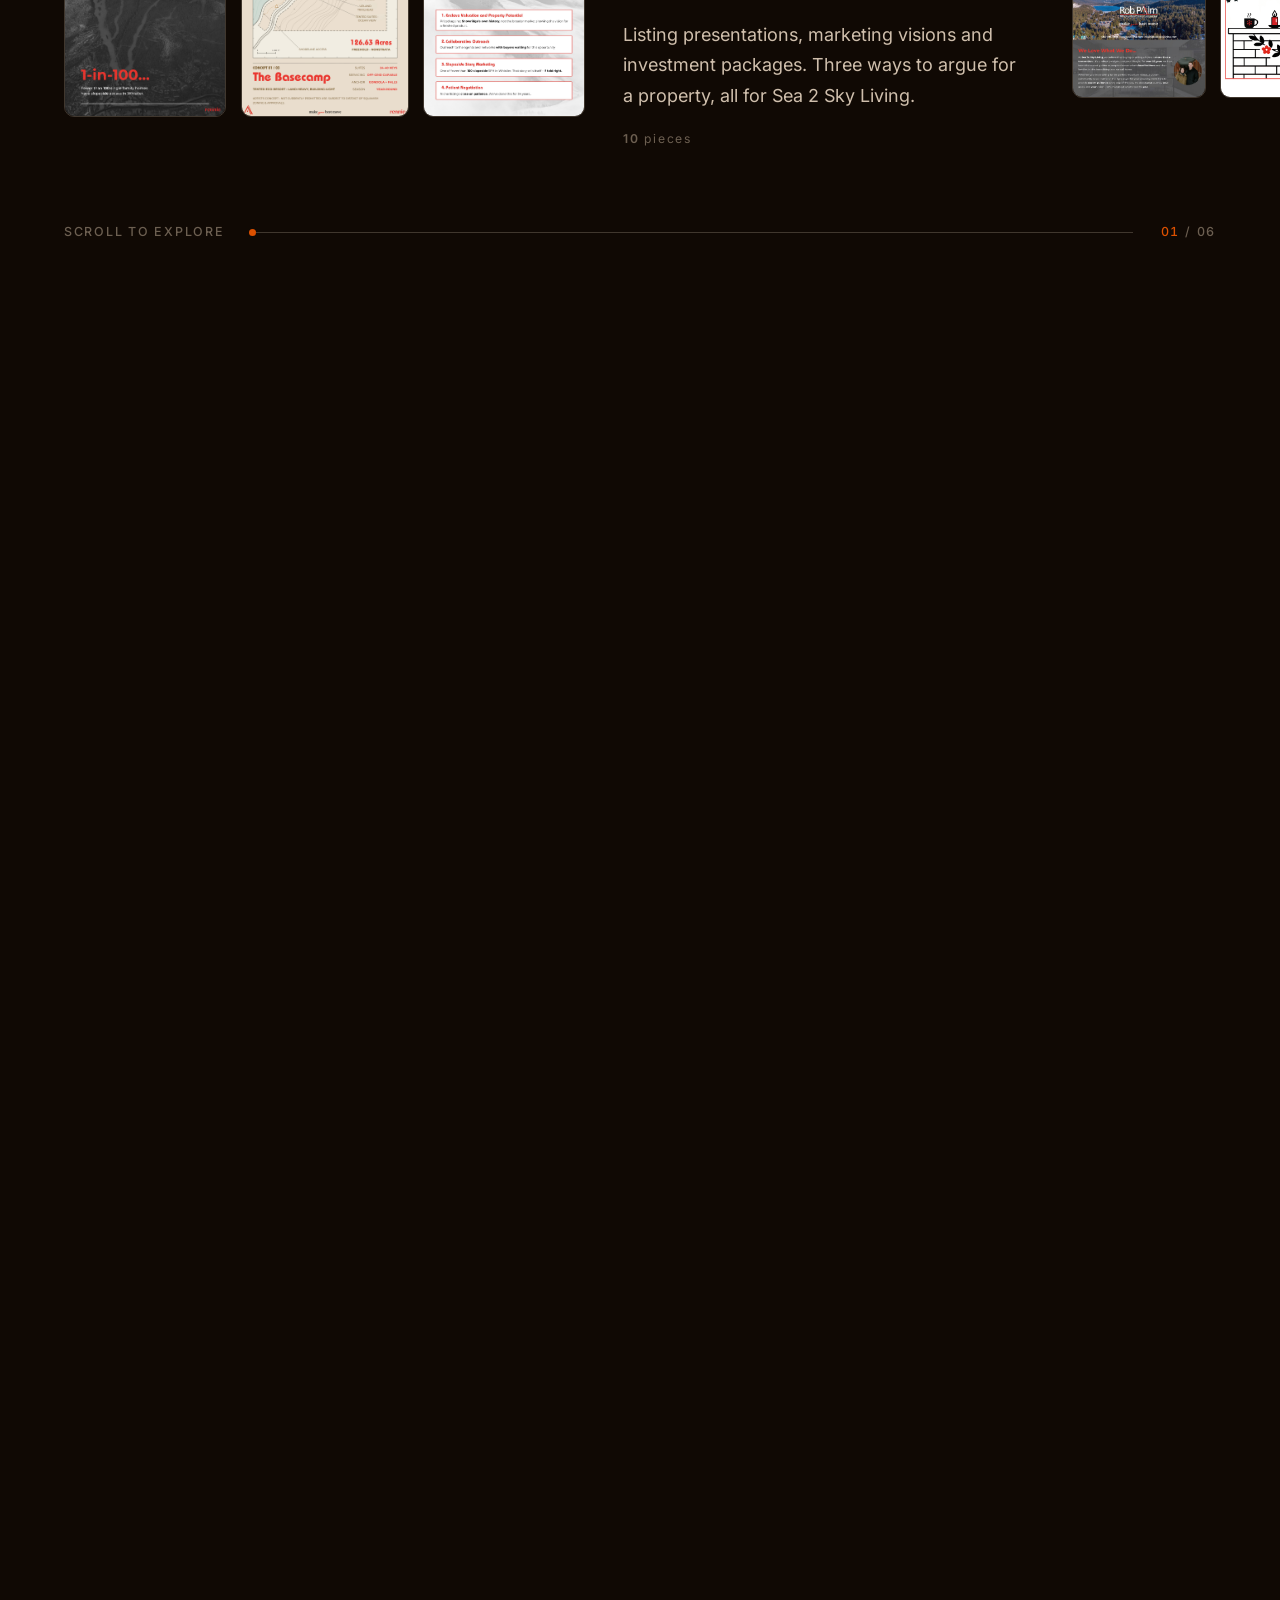
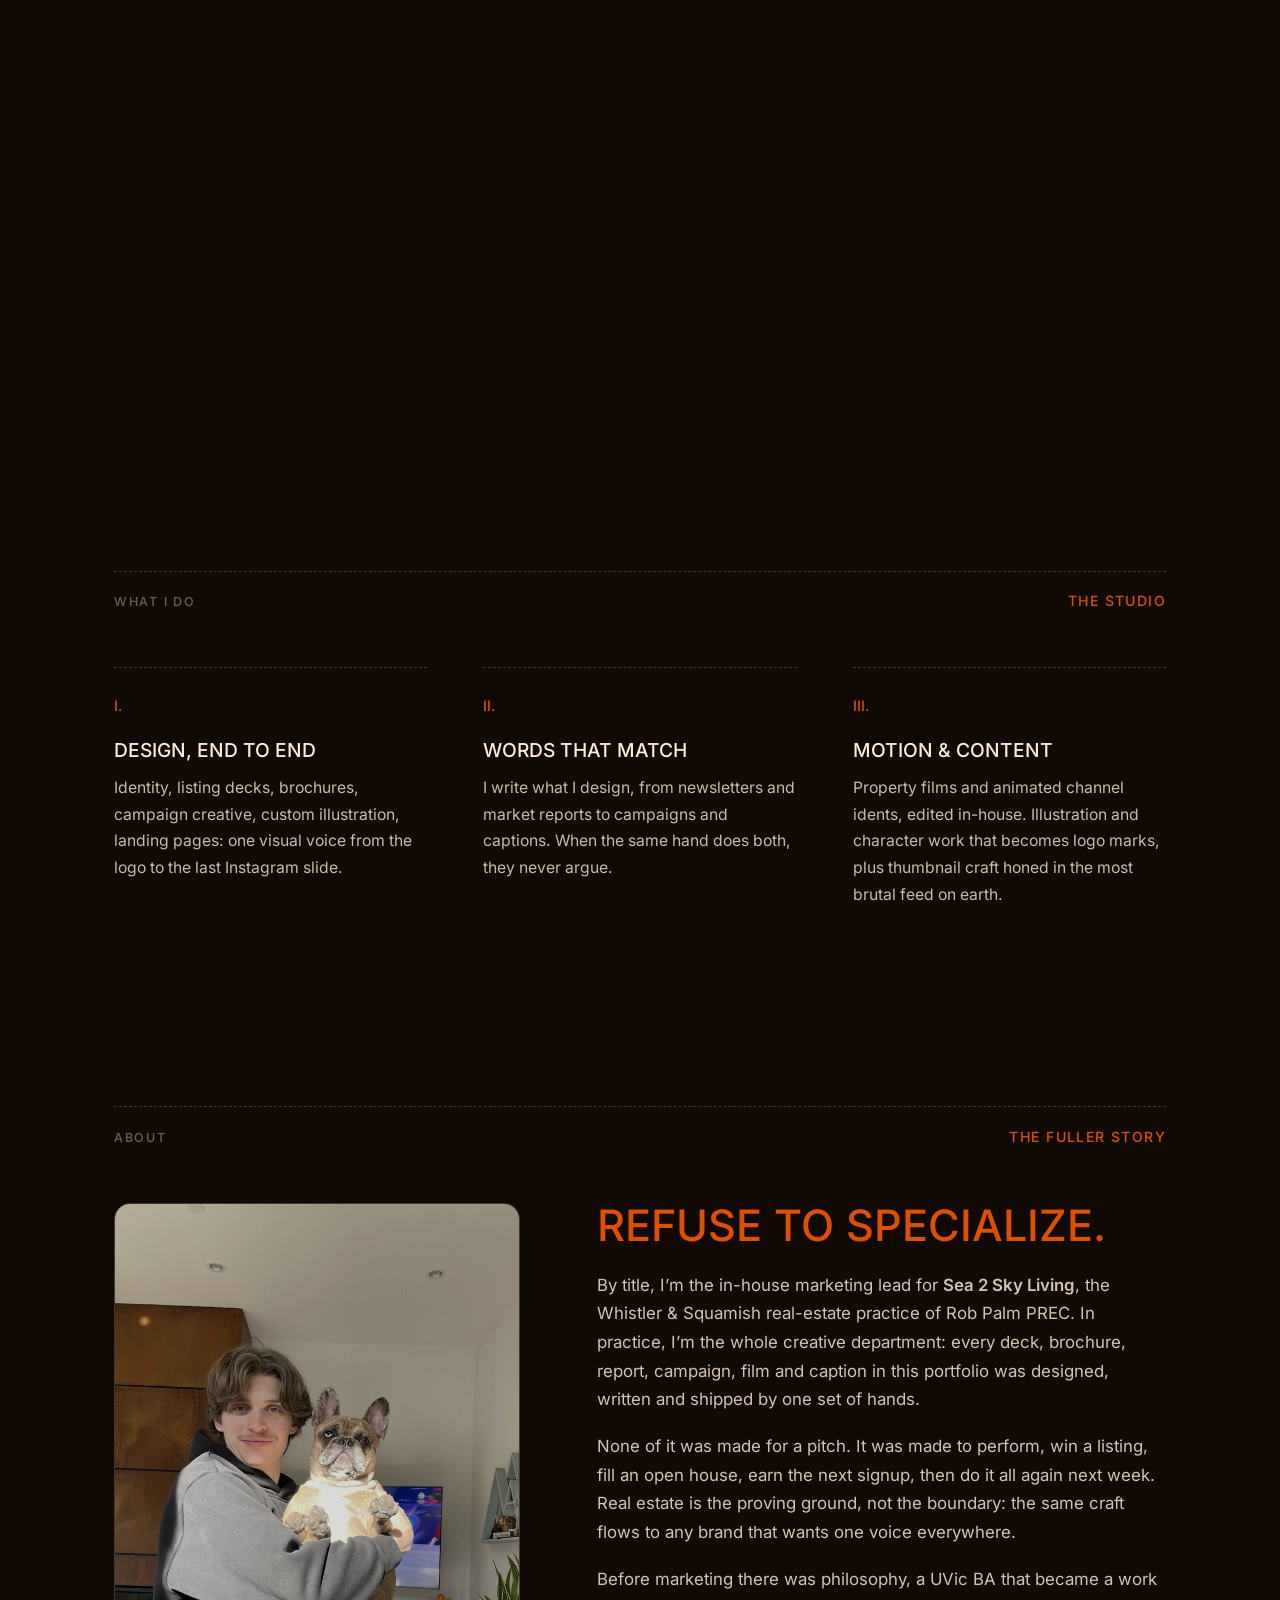
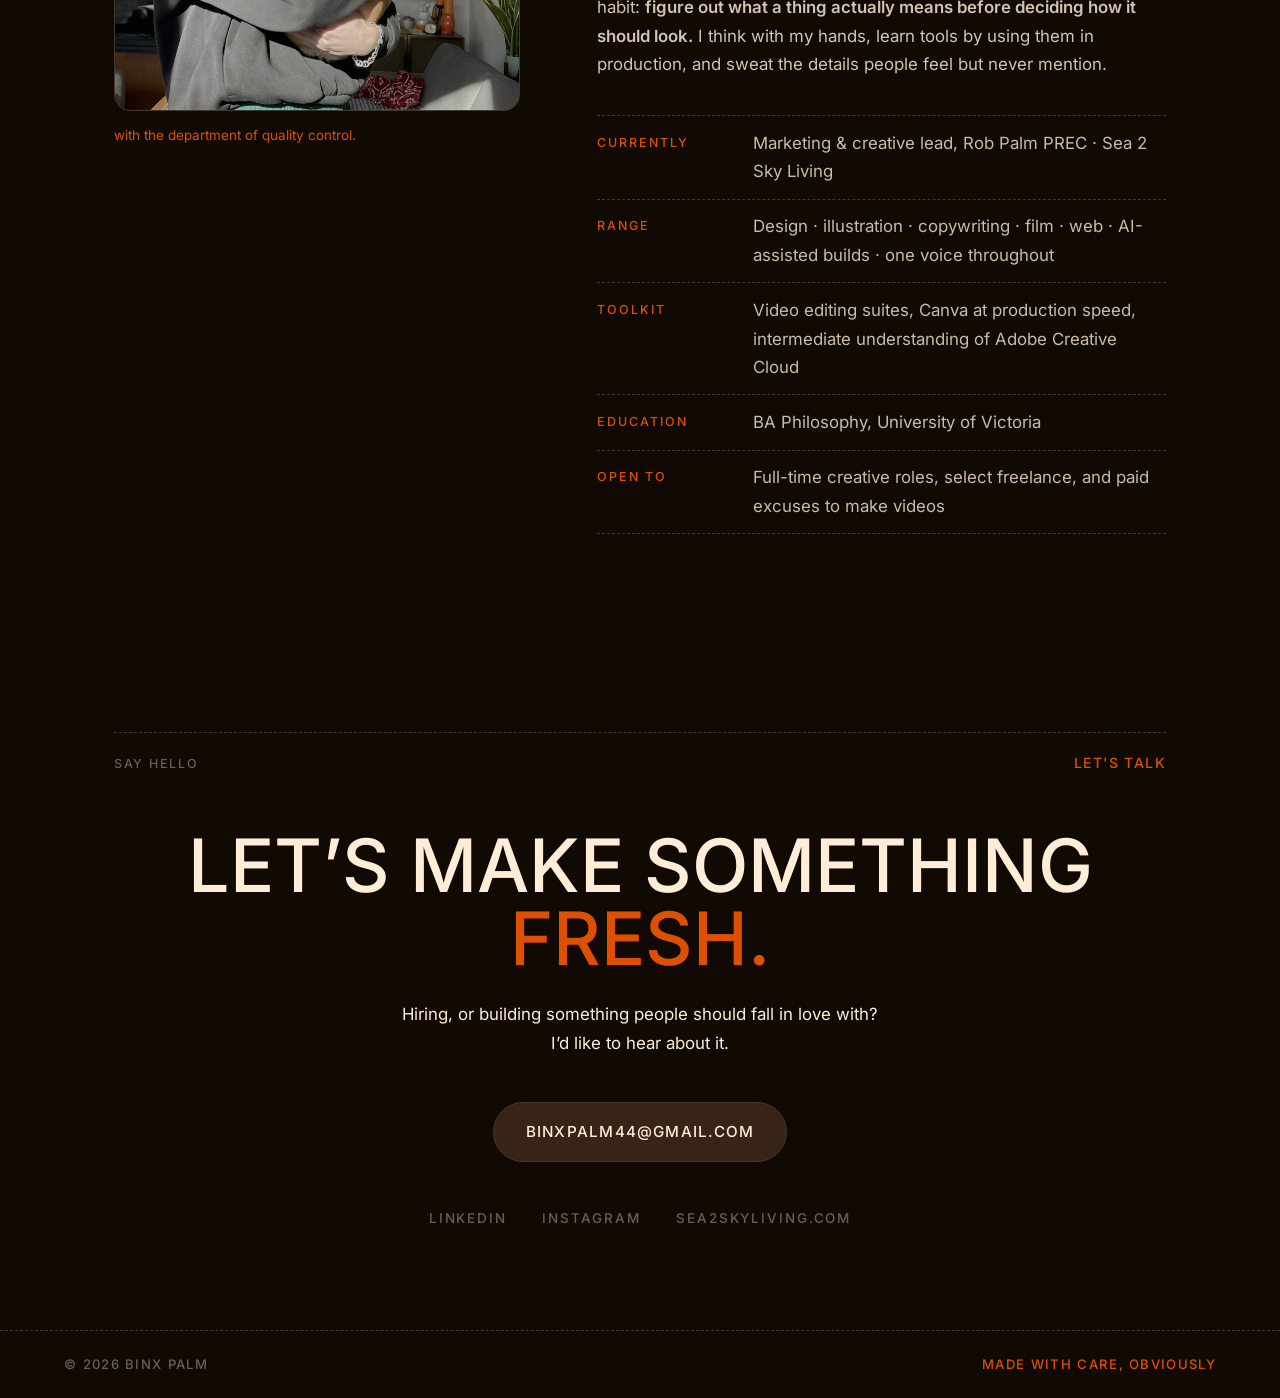
==== commit 5cdaf880: "Make the full About headline orange, not just "specialize."" ====
--- a/index.html
+++ b/index.html
@@ -240,7 +240,7 @@
         <p class="portrait-cap">with the department of quality control.</p>
       </div>
       <div class="about-copy rv d2">
-        <h2 class="serif">Refuse to <em class="tilt">specialize.</em></h2>
+        <h2 class="serif"><em class="tilt">Refuse to specialize.</em></h2>
         <p>By title, I’m the in-house marketing lead for <b>Sea 2 Sky Living</b>, the Whistler &amp; Squamish real-estate practice of Rob Palm PREC. In practice, I’m the whole creative department: every deck, brochure, report, campaign, film and caption in this portfolio was designed, written and shipped by one set of hands.</p>
         <p>None of it was made for a pitch. It was made to perform, win a listing, fill an open house, earn the next signup, then do it all again next week. Real estate is the proving ground, not the boundary: the same craft flows to any brand that wants one voice everywhere.</p>
         <p>Before marketing there was philosophy, a UVic BA that became a work habit: <b>figure out what a thing actually means before deciding how it should look.</b> I think with my hands, learn tools by using them in production, and sweat the details people feel but never mention.</p>
